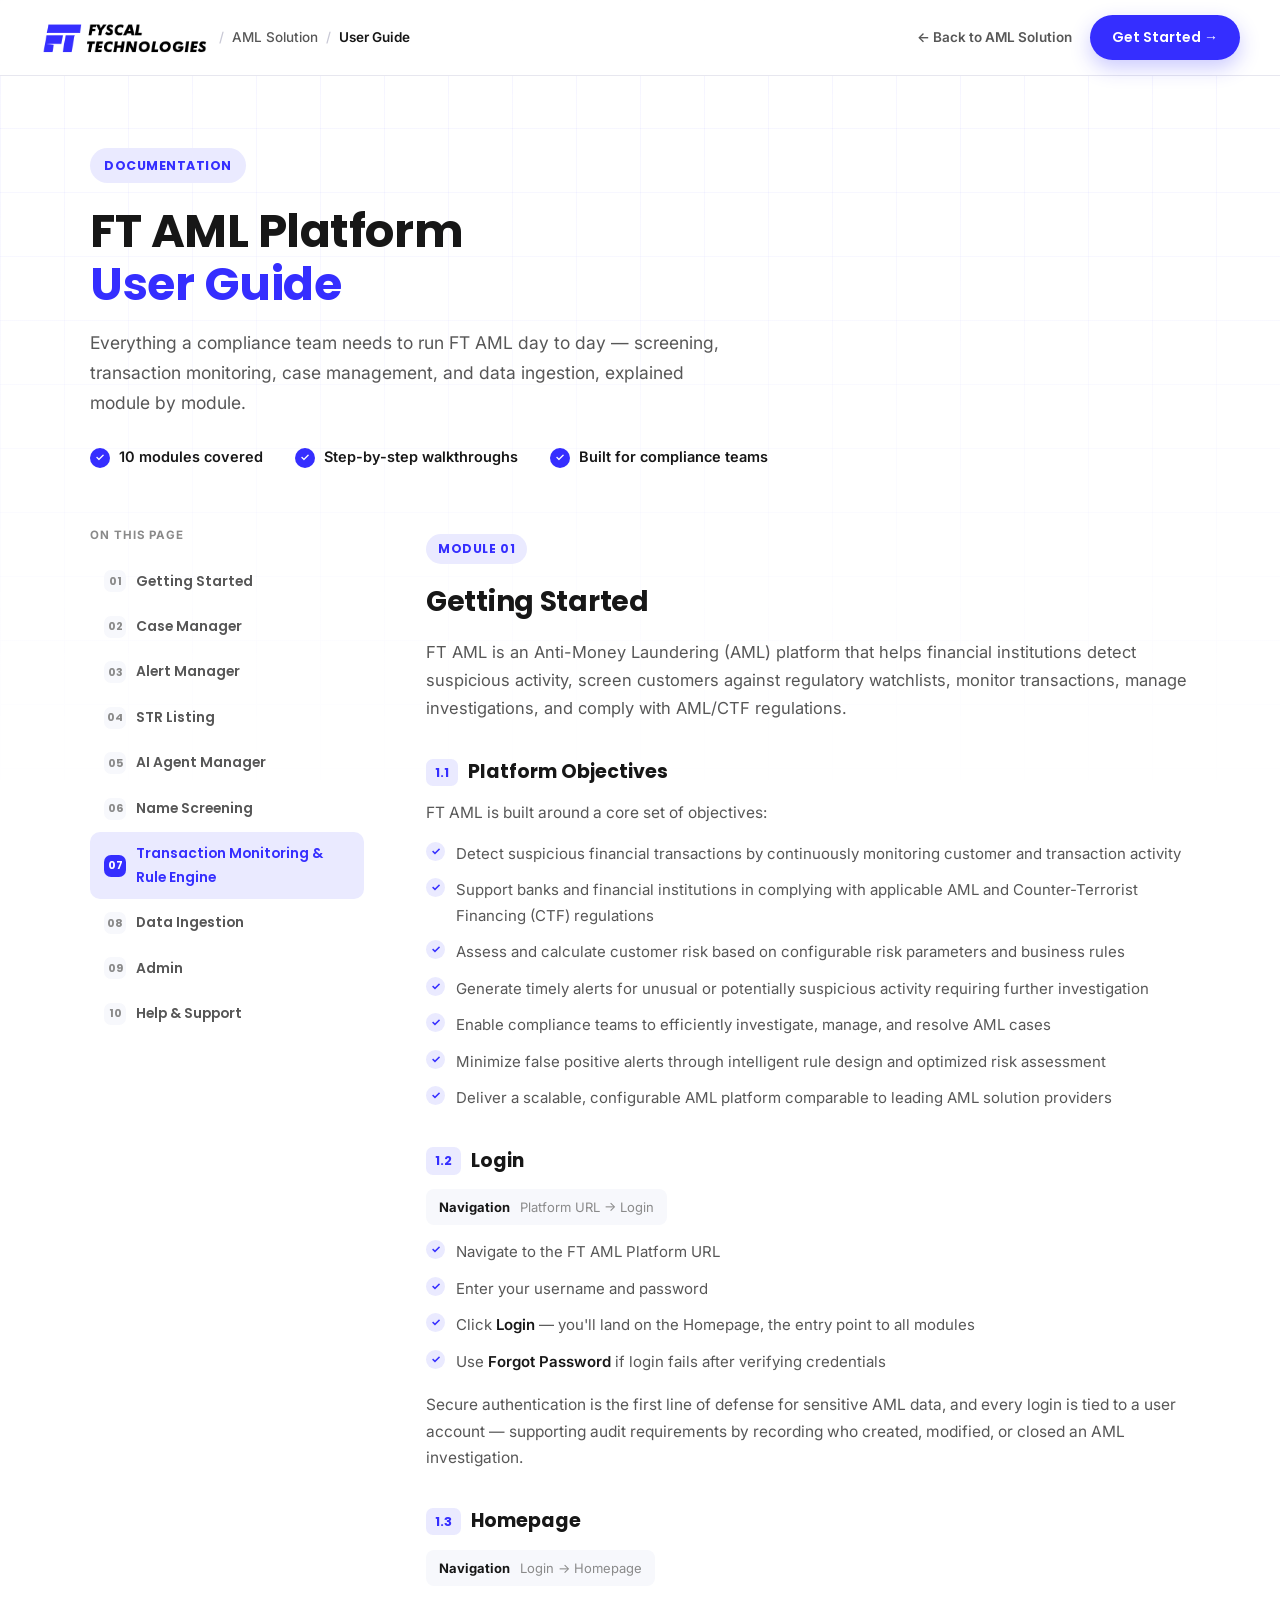
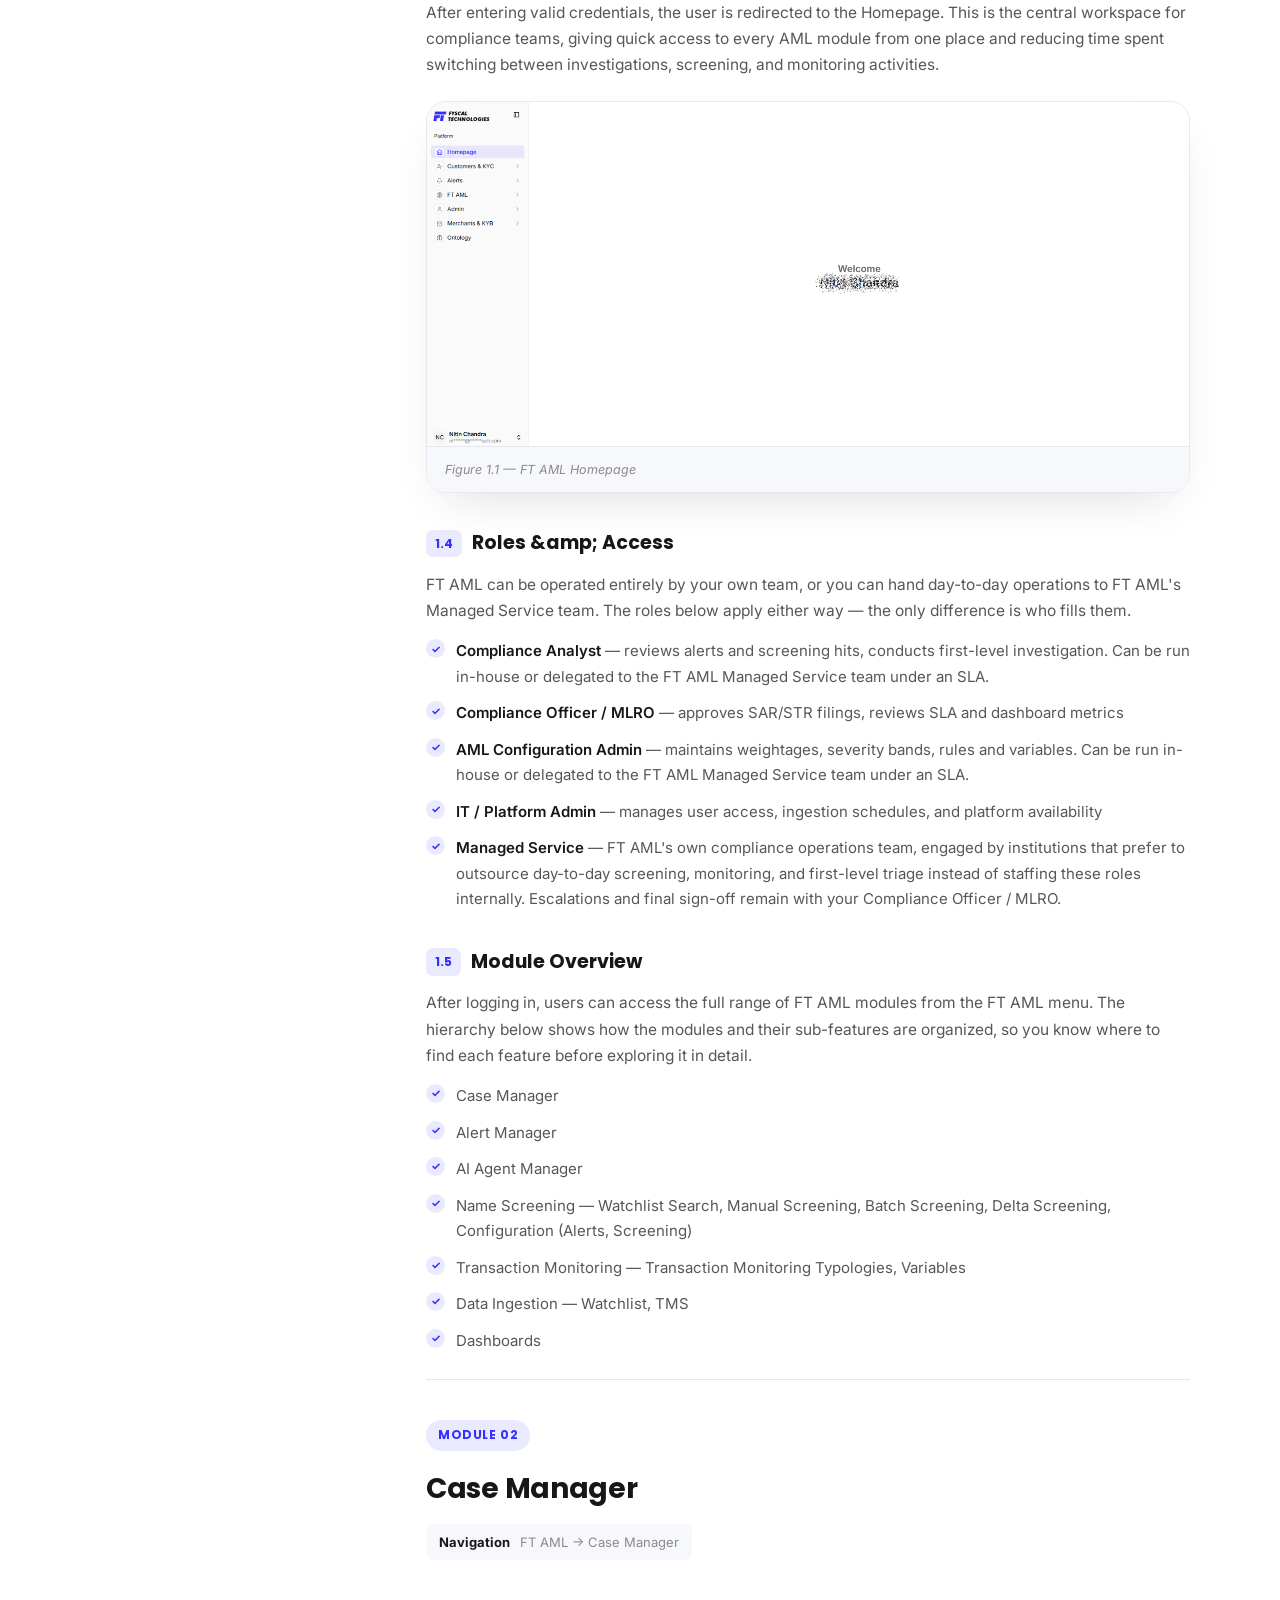
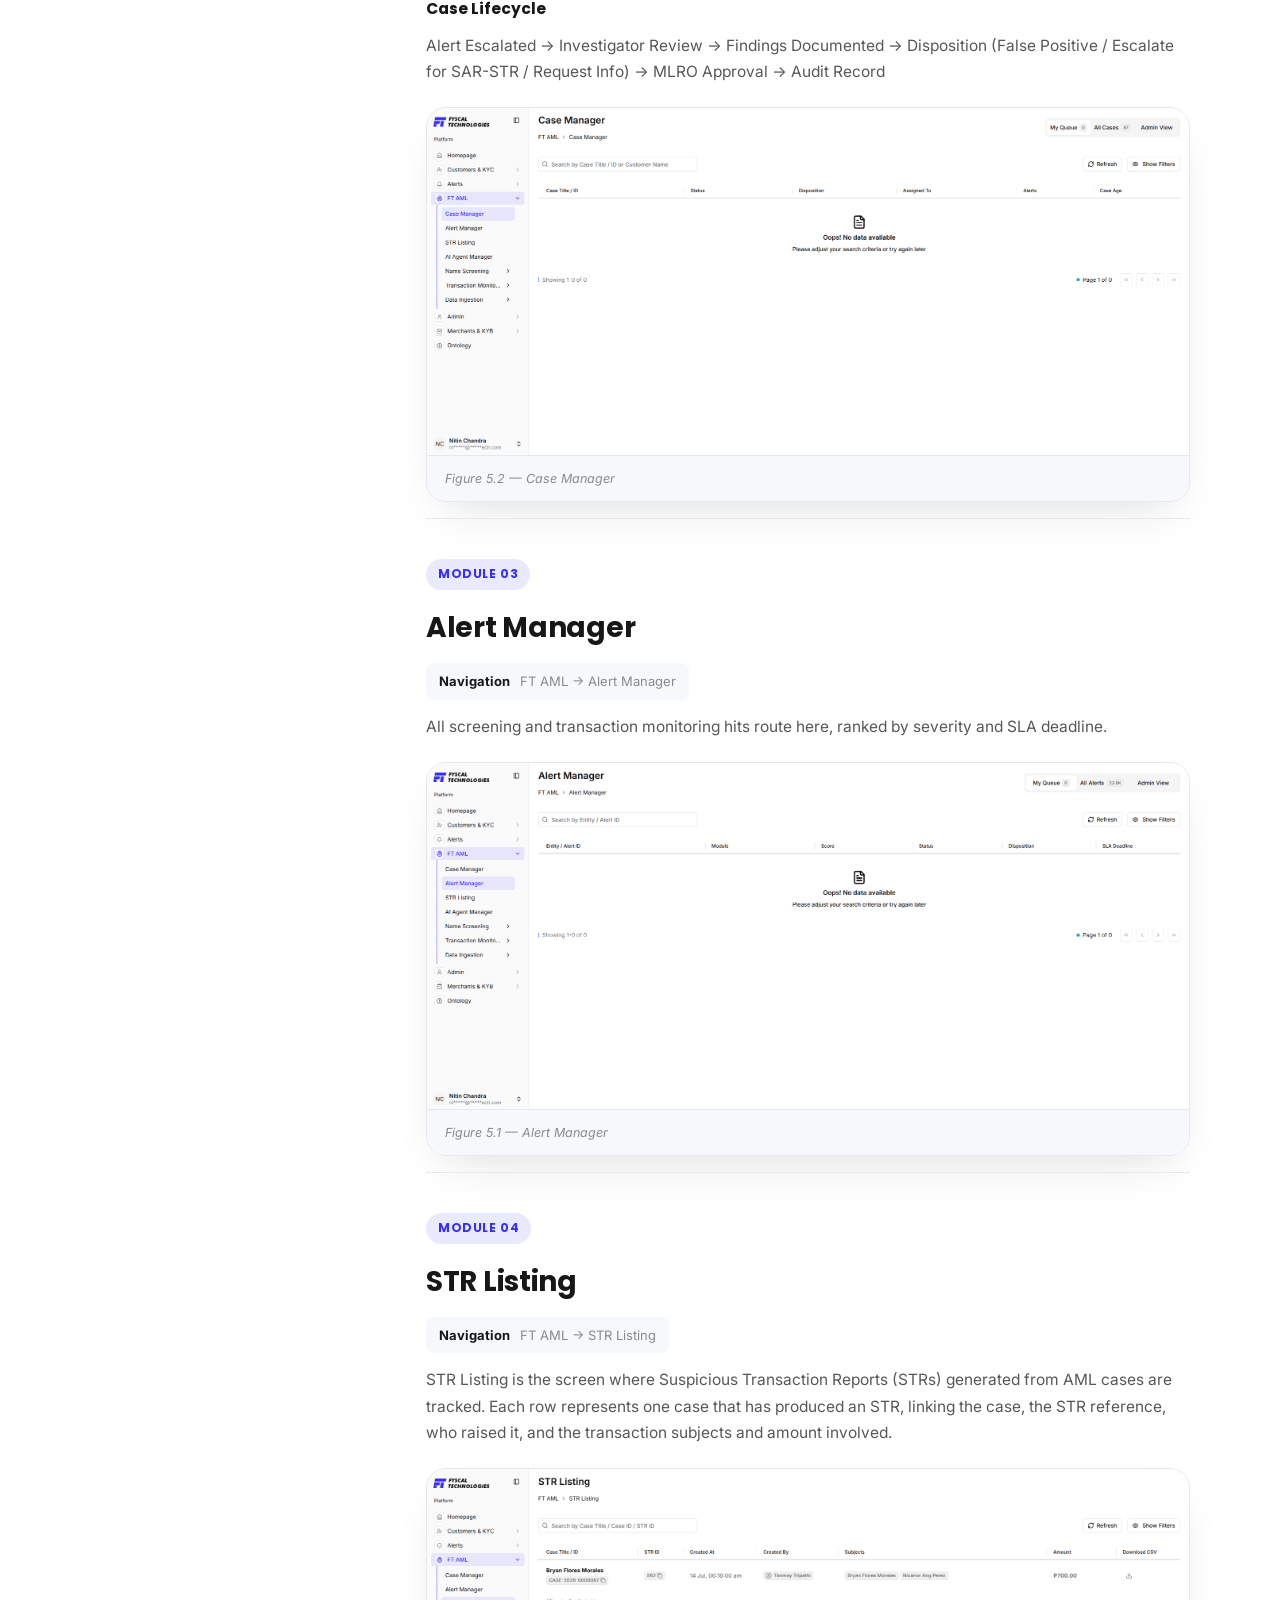
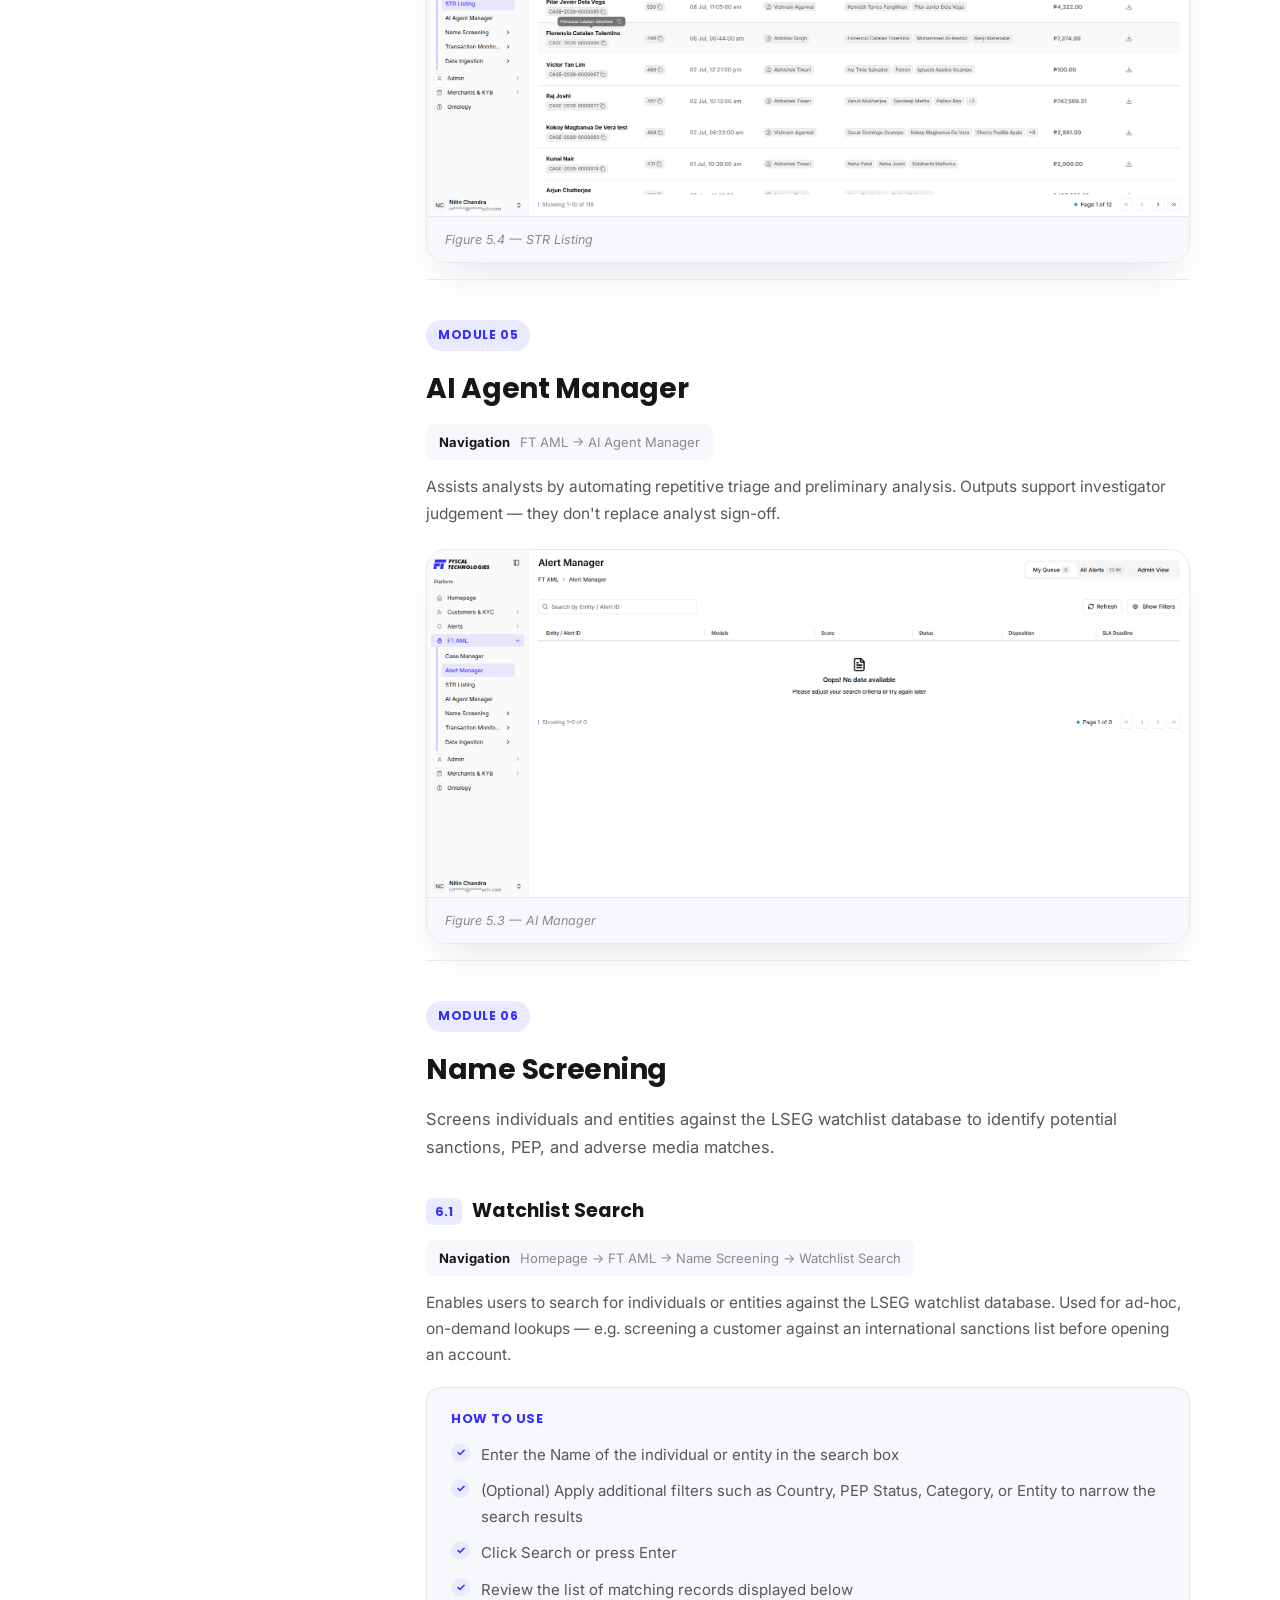
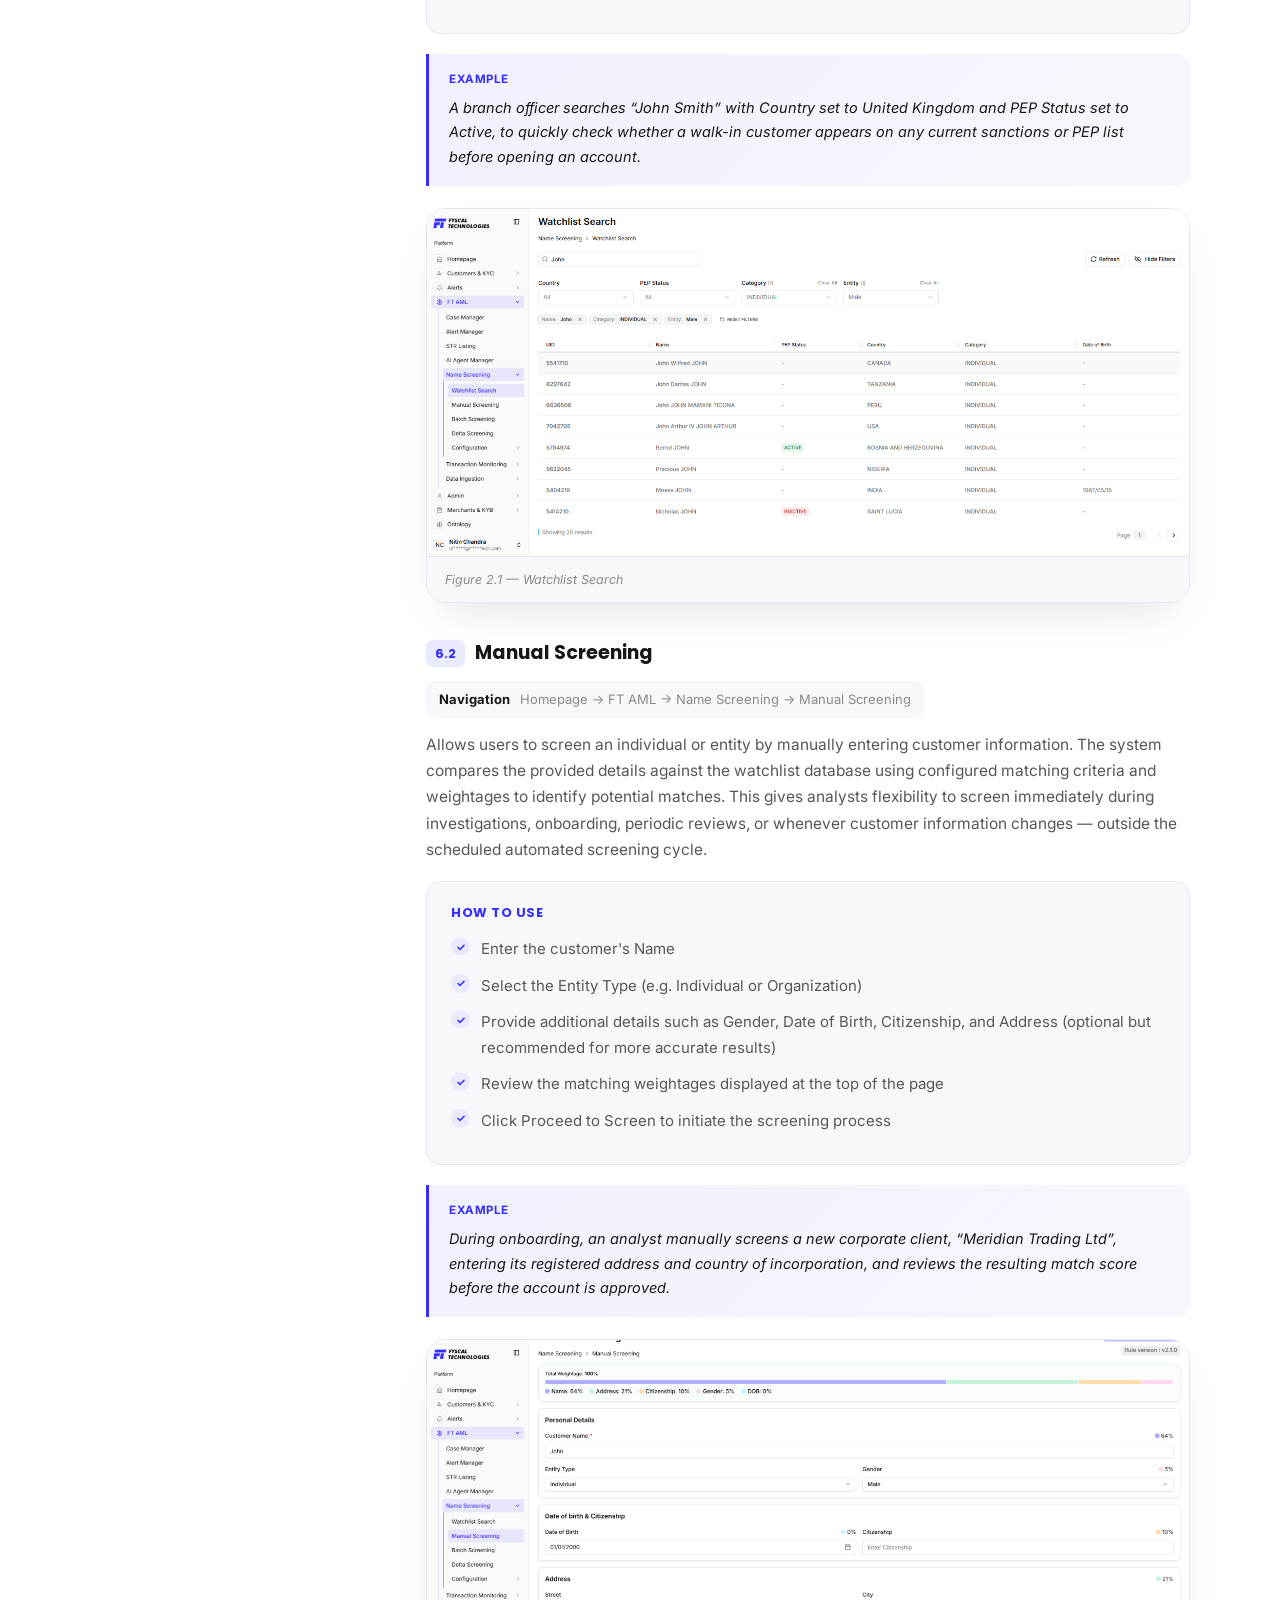
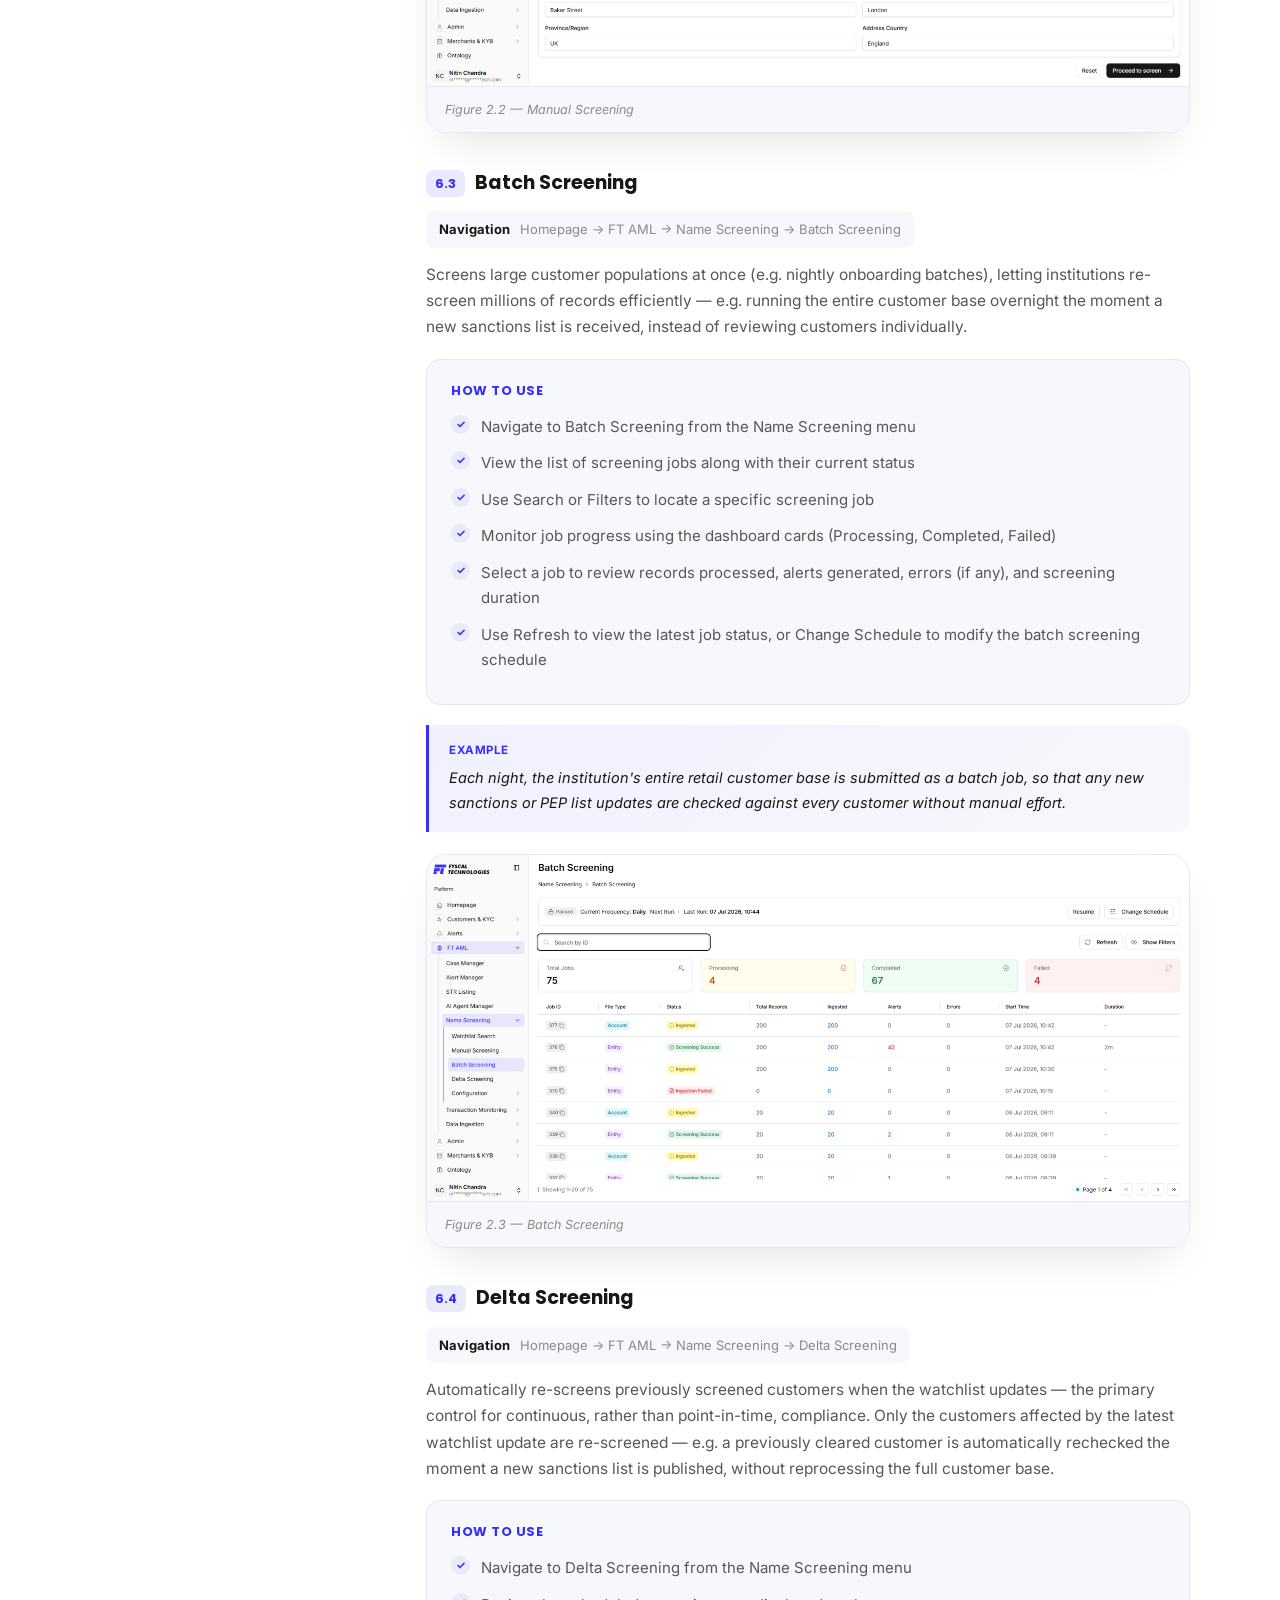
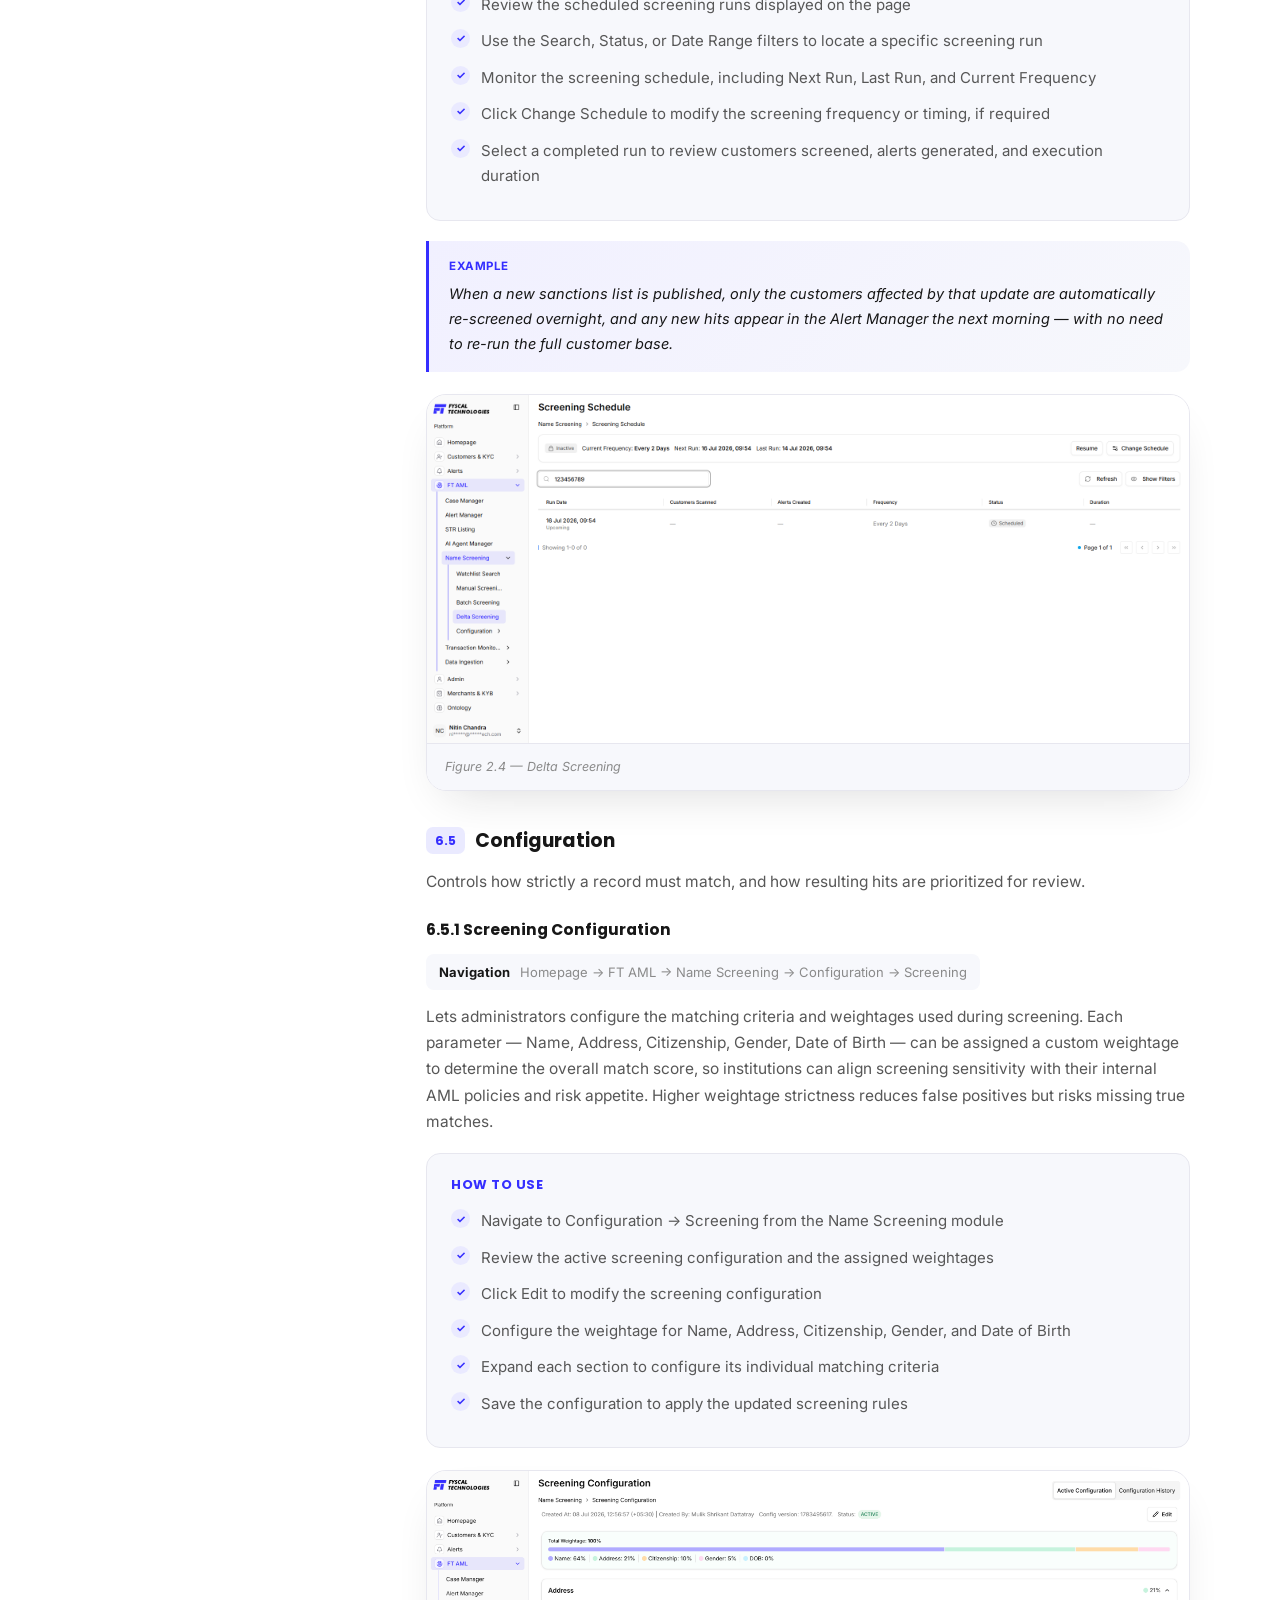
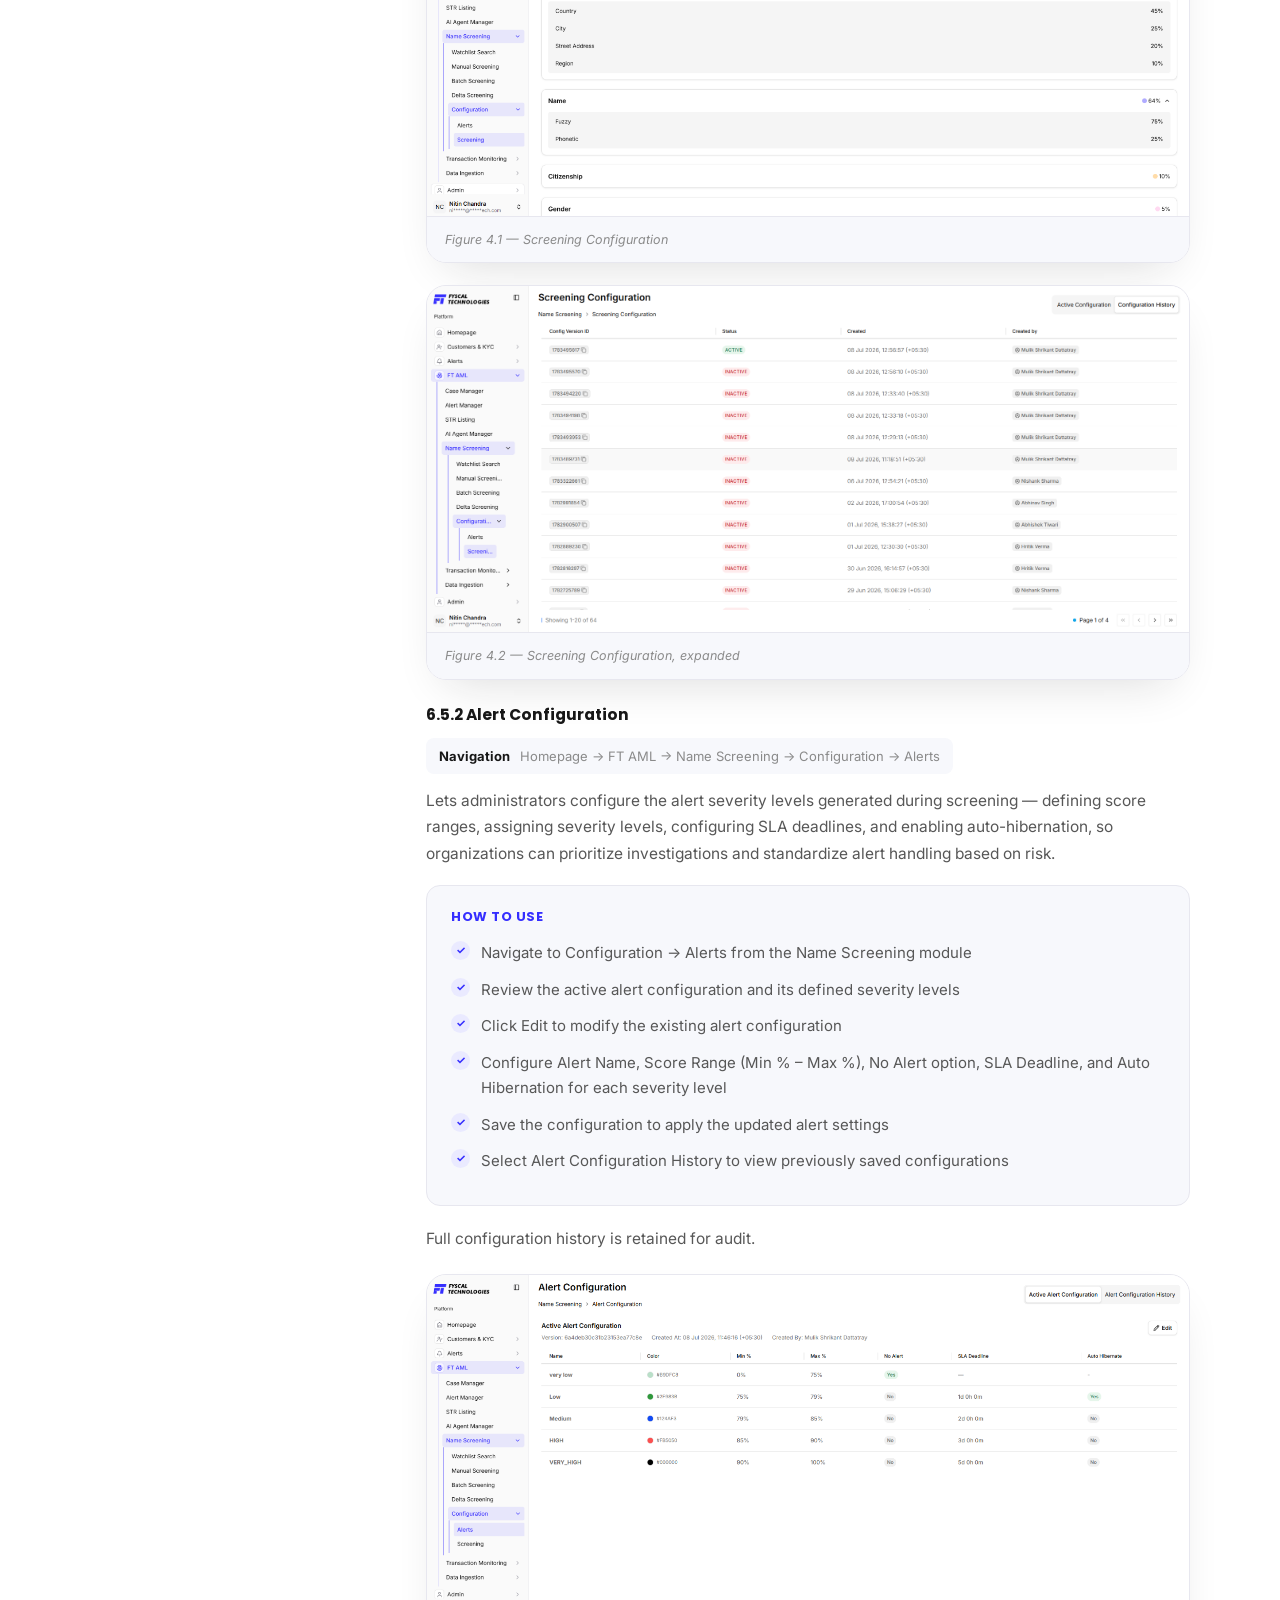
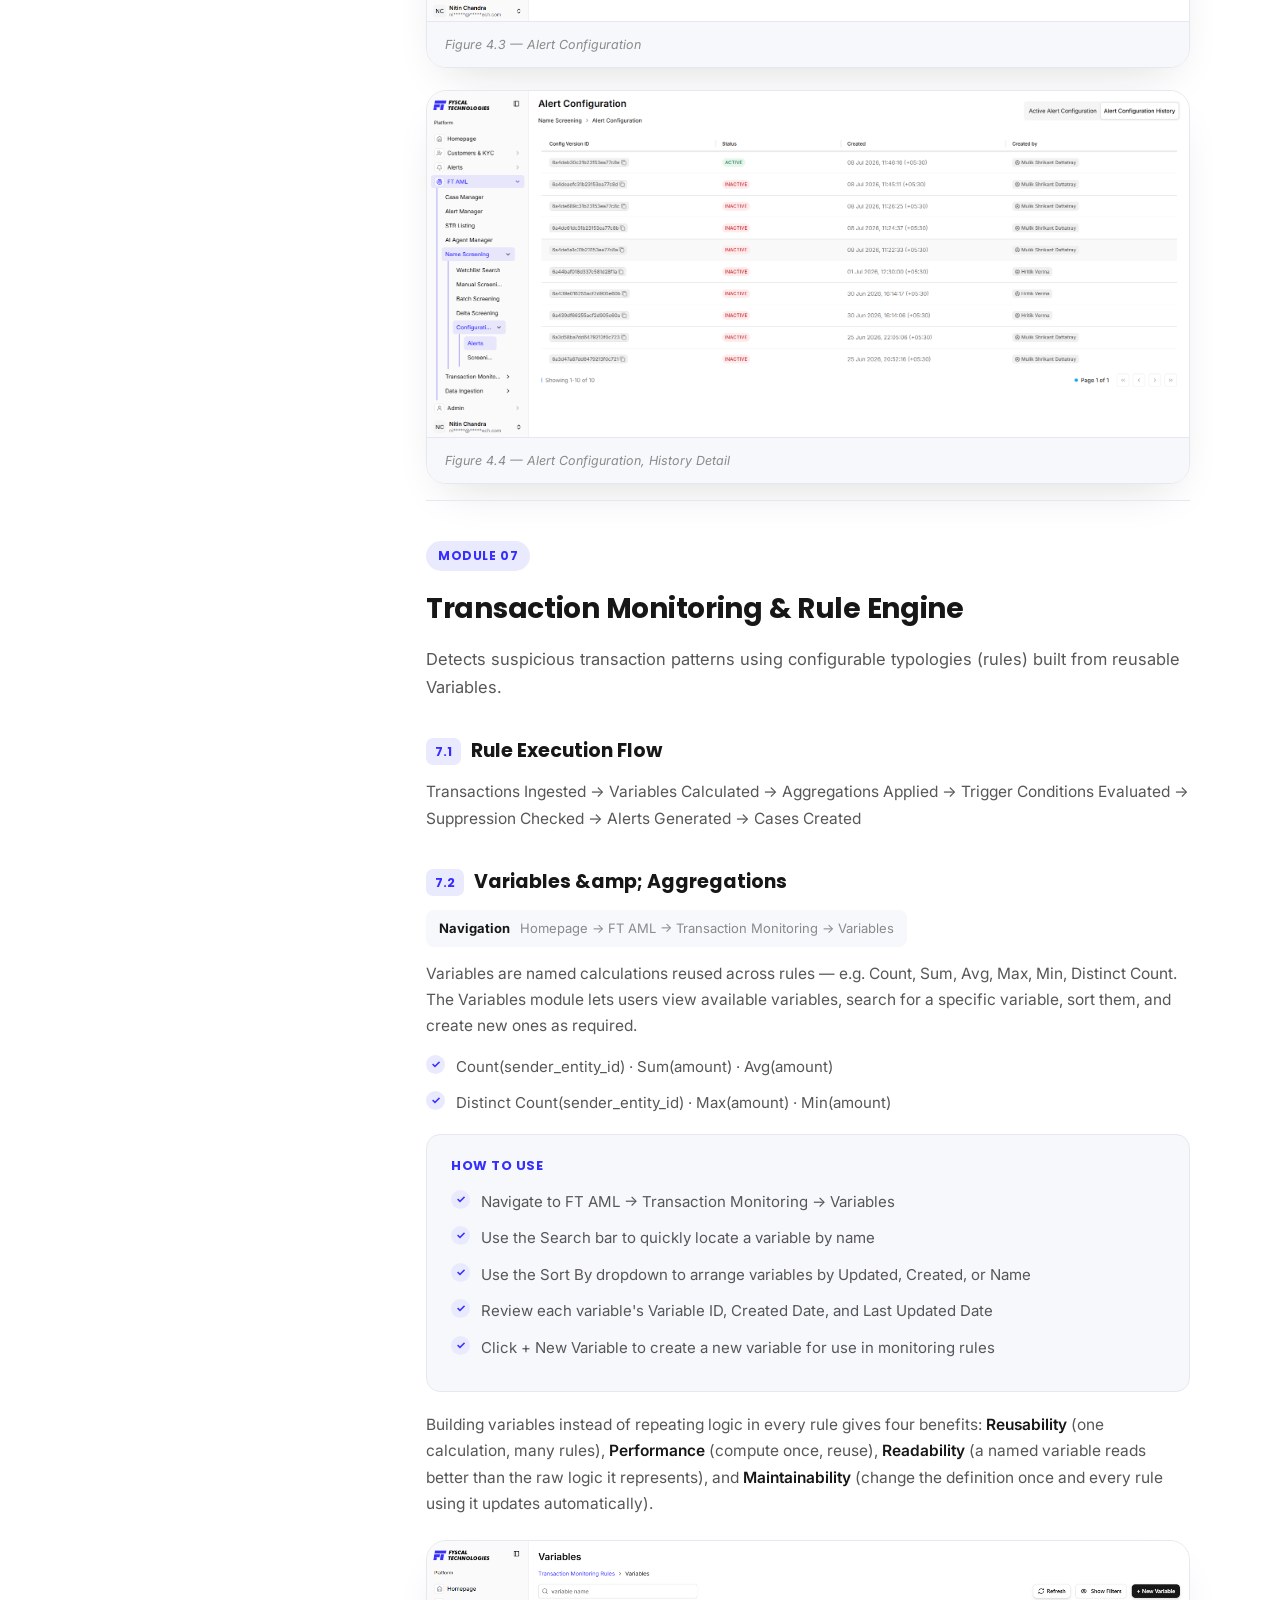
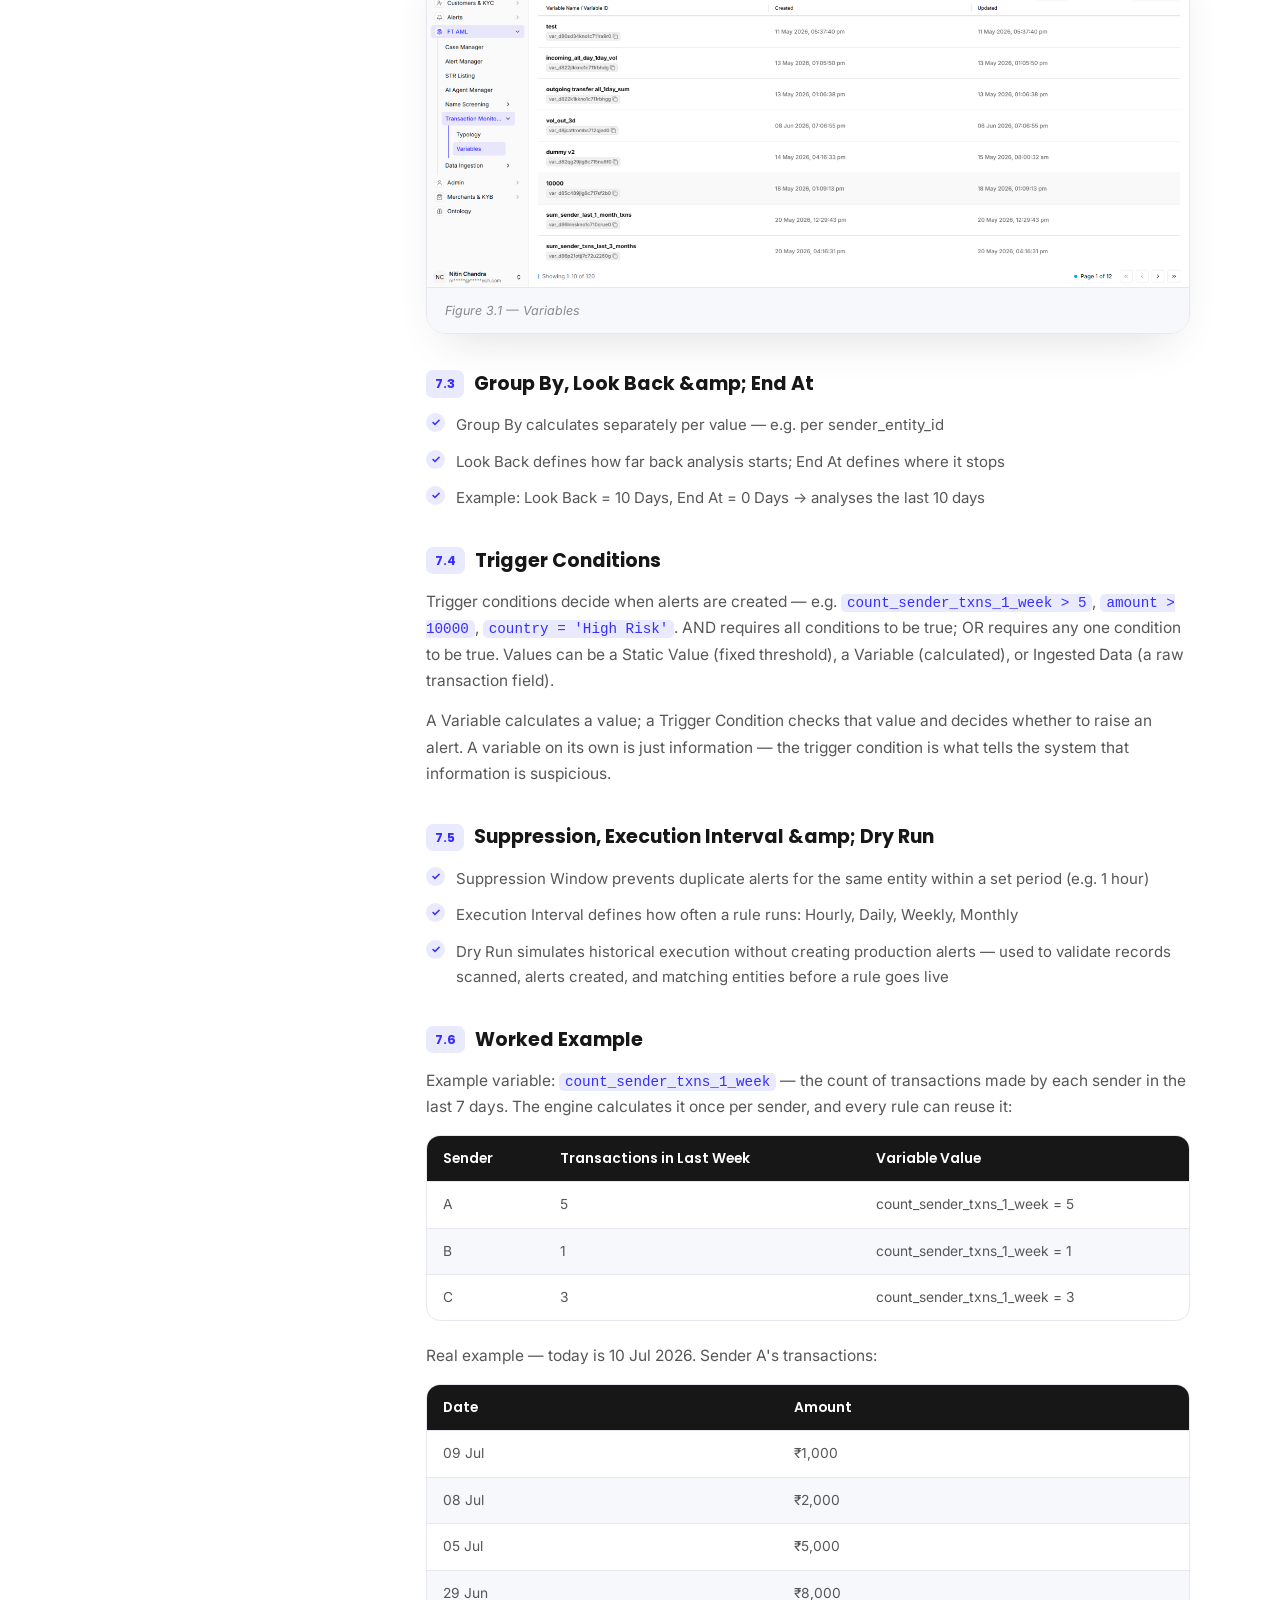
==== index.html @ 0115cb89 "Update index.html" ====
<!DOCTYPE html>
<html lang="en">
<head>
<meta charset="UTF-8">
<meta name="viewport" content="width=device-width, initial-scale=1.0">
<title>FT AML Platform — User Guide | FyscalTech</title>
<meta name="description" content="Complete step-by-step user guide for the FT AML Platform — screening, transaction monitoring, case management, and data ingestion.">
<link rel="preconnect" href="https://fonts.googleapis.com">
<link rel="preconnect" href="https://fonts.gstatic.com" crossorigin>
<link href="https://fonts.googleapis.com/css2?family=Poppins:wght@400;500;600;700;800&family=Inter:wght@400;500;600;700&display=swap" rel="stylesheet">
<style>
:root{
  --accent:#352EFF;
  --accent-2:#5B54FF;
  --accent-soft:#EAEAFF;
  --dark:#171717;
  --grey:#575757;
  --grey-light:#8A8A8A;
  --border:#E7E7EF;
  --bg-card:#F7F8FC;
  --white:#FFFFFF;
  --radius-lg:20px;
  --radius-md:14px;
  --radius-sm:9px;
  --sidebar-w:280px;
  --topbar-h:76px;
}
*{box-sizing:border-box;}
html{scroll-behavior:smooth;}
body{
  margin:0; background:var(--white); color:var(--dark);
  font-family:'Inter',system-ui,sans-serif; font-size:15.5px; line-height:1.7;
  -webkit-font-smoothing:antialiased;
}
h1,h2,h3,h4,.display,nav a,.btn,.eyebrow,.side-link,.sec-tag{font-family:'Poppins',sans-serif;}
a{color:inherit; text-decoration:none;}
ul{margin:0; padding:0;}
li{list-style:none;}
img{max-width:100%; display:block;}
code{font-family:'IBM Plex Mono',Consolas,monospace; background:var(--accent-soft); color:var(--accent); padding:1px 6px; border-radius:5px; font-size:.92em;}

/* faint dot-grid background wash, like the hero section on the live site */
.bg-grid{
  position:absolute; inset:0; z-index:-1; pointer-events:none;
  background-image:
    linear-gradient(rgba(53,46,255,0.05) 1px, transparent 1px),
    linear-gradient(90deg, rgba(53,46,255,0.05) 1px, transparent 1px);
  background-size:64px 64px;
  mask-image:linear-gradient(to bottom, black, transparent 90%);
}

/* ---------- Topbar ---------- */
.topbar{
  position:sticky; top:0; z-index:100; height:var(--topbar-h);
  display:flex; align-items:center; justify-content:space-between;
  padding:0 40px; background:rgba(255,255,255,0.9); backdrop-filter:blur(10px);
  border-bottom:1px solid var(--border);
}
.brand{display:flex; align-items:center; gap:10px;}
.brand img{height:34px; width:auto;}
.crumb{display:flex; align-items:center; gap:8px; font-size:13.5px; color:var(--grey); font-weight:500;}
.crumb .sep{color:#C9C9D6;}
.crumb .current{color:var(--dark); font-weight:600;}
.top-actions{display:flex; align-items:center; gap:18px;}
.top-actions a.back{font-size:13.5px; font-weight:600; color:var(--grey);}
.btn{
  display:inline-flex; align-items:center; gap:8px; font-weight:600; font-size:14px;
  padding:11px 22px; border-radius:999px; cursor:pointer; border:none;
  transition:transform .15s ease, box-shadow .15s ease;
}
.btn-primary{background:var(--accent); color:#fff; box-shadow:0 8px 20px rgba(53,46,255,0.25);}
.btn-primary:hover{transform:translateY(-1px); box-shadow:0 10px 26px rgba(53,46,255,0.32);}
.btn-outline{background:#fff; color:var(--dark); border:1.5px solid var(--border);}
.btn-outline:hover{border-color:var(--accent); color:var(--accent);}

/* ---------- Hero ---------- */
.hero{position:relative; padding:72px 40px 56px; max-width:1180px; margin:0 auto;}
.eyebrow{
  display:inline-flex; align-items:center; gap:8px; font-size:12.5px; font-weight:700;
  letter-spacing:.04em; text-transform:uppercase; color:var(--accent);
  background:var(--accent-soft); padding:7px 14px; border-radius:999px; margin-bottom:22px;
}
.hero h1{font-size:46px; font-weight:700; line-height:1.14; margin:0 0 18px; letter-spacing:-.01em;}
.hero h1 .blue{color:var(--accent);}
.hero-lead{font-size:17.5px; color:var(--grey); max-width:640px; margin:0 0 28px;}
.hero-stats{display:flex; flex-wrap:wrap; gap:22px 32px;}
.hero-stats .stat{display:flex; align-items:center; gap:9px; font-size:14.5px; font-weight:600; color:var(--dark);}
.stat .tick{
  width:20px; height:20px; border-radius:50%; background:var(--accent); color:#fff;
  display:flex; align-items:center; justify-content:center; font-size:11px; flex:none;
}

/* ---------- Layout ---------- */
.layout{max-width:1180px; margin:0 auto; padding:0 40px 100px; display:flex; gap:56px; align-items:flex-start;}
.sidebar{
  width:var(--sidebar-w); flex:none; position:sticky; top:calc(var(--topbar-h) + 28px);
  max-height:calc(100vh - var(--topbar-h) - 56px); overflow-y:auto;
  padding-right:6px;
}
.sidebar::-webkit-scrollbar{width:5px;}
.sidebar::-webkit-scrollbar-thumb{background:var(--border); border-radius:3px;}
.side-title{font-size:11.5px; font-weight:700; letter-spacing:.08em; text-transform:uppercase; color:var(--grey-light); margin-bottom:14px;}
.side-link{
  display:flex; align-items:center; gap:10px; padding:10px 14px; border-radius:10px;
  font-size:13.8px; font-weight:600; color:var(--grey); margin-bottom:2px;
  transition:background .15s ease, color .15s ease;
}
.side-link:hover{background:var(--bg-card); color:var(--dark);}
.side-link.active{background:var(--accent-soft); color:var(--accent);}
.side-num{
  font-size:11px; font-weight:700; width:22px; height:22px; border-radius:7px;
  background:var(--bg-card); color:var(--grey-light); display:flex; align-items:center; justify-content:center; flex:none;
}
.side-link.active .side-num{background:var(--accent); color:#fff;}

.content{flex:1; min-width:0;}
.doc-section{padding:40px 0 8px; border-top:1px solid var(--border);}
.doc-section:first-child{border-top:none; padding-top:8px;}
.sec-tag{
  display:inline-block; font-size:12px; font-weight:700; letter-spacing:.05em; text-transform:uppercase;
  color:var(--accent); background:var(--accent-soft); padding:5px 12px; border-radius:999px; margin-bottom:14px;
}
.doc-section h2{font-size:28px; font-weight:700; margin:0 0 12px; letter-spacing:-.01em;}
.sec-intro{font-size:16.5px; color:var(--grey); margin:0 0 22px;}
h3{font-size:19px; font-weight:700; margin:34px 0 12px; display:flex; align-items:center; gap:10px;}
.sub-num{font-size:12.5px; font-weight:700; color:var(--accent); background:var(--accent-soft); padding:3px 9px; border-radius:7px;}
.h4-plain{font-size:15.5px; font-weight:700; margin:22px 0 10px; color:var(--dark);}
p{margin:0 0 14px; color:var(--grey);}
strong{color:var(--dark); font-weight:600;}

.nav-crumb{
  font-size:13px; color:var(--grey-light); margin:0 0 14px; font-style:normal;
  background:var(--bg-card); display:inline-block; padding:7px 13px; border-radius:8px;
}
.nav-crumb span{font-weight:700; color:var(--dark); margin-right:6px;}

ul.check-list{margin:0 0 18px;}
ul.check-list li{
  position:relative; padding-left:30px; margin-bottom:11px; color:var(--grey); font-size:15px;
}
ul.check-list li::before{
  content:"✓"; position:absolute; left:0; top:1px; width:19px; height:19px; border-radius:50%;
  background:var(--accent-soft); color:var(--accent); font-size:11px; font-weight:700;
  display:flex; align-items:center; justify-content:center;
}

.howto{
  background:var(--bg-card); border:1px solid var(--border); border-radius:var(--radius-md);
  padding:20px 24px; margin:18px 0 20px;
}
.howto h4{margin:0 0 12px; font-size:13px; font-weight:700; letter-spacing:.04em; text-transform:uppercase; color:var(--accent);}
.howto ul.check-list{margin-bottom:0;}

.callout{
  display:flex; flex-direction:column; gap:6px; background:linear-gradient(135deg,#F1F0FF,#F7F8FC);
  border-left:3px solid var(--accent); border-radius:0 var(--radius-md) var(--radius-md) 0;
  padding:16px 20px; margin:0 0 20px;
}
.callout-tag{font-size:11.5px; font-weight:700; letter-spacing:.05em; text-transform:uppercase; color:var(--accent);}
.callout p{margin:0; color:var(--dark); font-size:14.5px; font-style:italic;}

figure.shot-wide, figure.shot{
  margin:22px 0 8px; border-radius:var(--radius-lg); overflow:hidden;
  border:1px solid var(--border); box-shadow:0 20px 44px -20px rgba(23,23,23,0.16);
}
figure img{width:100%; height:auto; display:block;}
figcaption{
  padding:12px 18px; font-size:12.5px; color:var(--grey-light); background:var(--bg-card);
  border-top:1px solid var(--border); font-style:italic;
}

.table-wrap{overflow-x:auto; margin:14px 0 22px; border:1px solid var(--border); border-radius:var(--radius-md);}
table{width:100%; border-collapse:collapse; font-size:13.8px;}
thead th{background:var(--dark); color:#fff; text-align:left; padding:11px 16px; font-weight:600; font-family:'Poppins',sans-serif;}
tbody td{padding:11px 16px; border-top:1px solid var(--border); color:var(--grey);}
tbody tr:nth-child(even){background:var(--bg-card);}

.thanks{text-align:center; font-weight:600; color:var(--dark); margin-top:28px;}

/* ---------- Footer ---------- */
footer{background:var(--dark); color:#B7B7C3; padding:56px 40px 30px; margin-top:40px;}
.foot-inner{max-width:1180px; margin:0 auto;}
.foot-top{display:flex; justify-content:space-between; align-items:center; flex-wrap:wrap; gap:20px; padding-bottom:28px; border-bottom:1px solid rgba(255,255,255,0.1);}
.foot-brand{display:flex; align-items:center; gap:10px;}
.foot-brand img{height:26px; filter:brightness(0) invert(1);}
.foot-brand span{font-weight:700; color:#fff; font-size:14px; font-family:'Poppins',sans-serif;}
footer .btn-primary{box-shadow:none;}
.foot-bottom{padding-top:22px; display:flex; justify-content:space-between; flex-wrap:wrap; gap:12px; font-size:12.8px; color:#7B7B8A;}

/* mobile */
.menu-toggle{display:none; background:none; border:none; color:var(--dark); font-size:22px; cursor:pointer;}
@media (max-width:900px){
  .layout{flex-direction:column;}
  .sidebar{
    position:static; width:100%; max-height:none; padding-right:0;
    display:none;
  }
  .sidebar.open{display:block;}
  .menu-toggle{display:block;}
  .crumb{display:none;}
  .hero h1{font-size:32px;}
  .hero, .layout{padding-left:20px; padding-right:20px;}
  .topbar{padding:0 20px;}
}
</style>
</head>
<body>

<div class="bg-grid"></div>

<header class="topbar">
  <div class="brand">
    <button class="menu-toggle" id="menuToggle" aria-label="Toggle menu">☰</button>
    <img src="[data-uri]" alt="FyscalTech">
    <div class="crumb"><span class="sep">/</span> AML Solution <span class="sep">/</span> <span class="current">User Guide</span></div>
  </div>
  <div class="top-actions">
    <a class="back" href="https://www.fyscaltech.com/ft-aml-solution/">← Back to AML Solution</a>
    <a class="btn btn-primary" href="https://www.fyscaltech.com/ft-aml-solution/#get-started">Get Started →</a>
  </div>
</header>

<section class="hero">
  <span class="eyebrow">Documentation</span>
  <h1>FT AML Platform<br><span class="blue">User Guide</span></h1>
  <p class="hero-lead">Everything a compliance team needs to run FT AML day to day — screening, transaction monitoring, case management, and data ingestion, explained module by module.</p>
  <div class="hero-stats">
    <div class="stat"><span class="tick">✓</span> 10 modules covered</div>
    <div class="stat"><span class="tick">✓</span> Step-by-step walkthroughs</div>
    <div class="stat"><span class="tick">✓</span> Built for compliance teams</div>
  </div>
</section>

<div class="layout">
  <aside class="sidebar" id="sidebar">
    <div class="side-title">On this page</div>
    <a href="#getting-started" class="side-link" data-target="getting-started"><span class="side-num">01</span>Getting Started</a><a href="#case-manager" class="side-link" data-target="case-manager"><span class="side-num">02</span>Case Manager</a><a href="#alert-manager" class="side-link" data-target="alert-manager"><span class="side-num">03</span>Alert Manager</a><a href="#str-listing" class="side-link" data-target="str-listing"><span class="side-num">04</span>STR Listing</a><a href="#ai-agent-manager" class="side-link" data-target="ai-agent-manager"><span class="side-num">05</span>AI Agent Manager</a><a href="#name-screening" class="side-link" data-target="name-screening"><span class="side-num">06</span>Name Screening</a><a href="#transaction-monitoring" class="side-link" data-target="transaction-monitoring"><span class="side-num">07</span>Transaction Monitoring &amp; Rule Engine</a><a href="#data-ingestion" class="side-link" data-target="data-ingestion"><span class="side-num">08</span>Data Ingestion</a><a href="#admin" class="side-link" data-target="admin"><span class="side-num">09</span>Admin</a><a href="#help-support" class="side-link" data-target="help-support"><span class="side-num">10</span>Help &amp; Support</a>
  </aside>
  <main class="content">
    
    <section class="doc-section" id="getting-started">
      <div class="sec-tag">Module 01</div>
      <h2>Getting Started</h2>
      <p class="sec-intro">FT AML is an Anti-Money Laundering (AML) platform that helps financial institutions detect suspicious activity, screen customers against regulatory watchlists, monitor transactions, manage investigations, and comply with AML/CTF regulations.</p>
      <h3 id="s-1-1"><span class="sub-num">1.1</span>Platform Objectives</h3><p>FT AML is built around a core set of objectives:</p><ul class="check-list"><li>Detect suspicious financial transactions by continuously monitoring customer and transaction activity</li><li>Support banks and financial institutions in complying with applicable AML and Counter-Terrorist Financing (CTF) regulations</li><li>Assess and calculate customer risk based on configurable risk parameters and business rules</li><li>Generate timely alerts for unusual or potentially suspicious activity requiring further investigation</li><li>Enable compliance teams to efficiently investigate, manage, and resolve AML cases</li><li>Minimize false positive alerts through intelligent rule design and optimized risk assessment</li><li>Deliver a scalable, configurable AML platform comparable to leading AML solution providers</li></ul><h3 id="s-1-2"><span class="sub-num">1.2</span>Login</h3><p class="nav-crumb"><span>Navigation</span> Platform URL → Login</p><ul class="check-list"><li>Navigate to the FT AML Platform URL</li><li>Enter your username and password</li><li>Click <strong>Login</strong> — you'll land on the Homepage, the entry point to all modules</li><li>Use <strong>Forgot Password</strong> if login fails after verifying credentials</li></ul><p>Secure authentication is the first line of defense for sensitive AML data, and every login is tied to a user account — supporting audit requirements by recording who created, modified, or closed an AML investigation.</p><h3 id="s-1-3"><span class="sub-num">1.3</span>Homepage</h3><p class="nav-crumb"><span>Navigation</span> Login → Homepage</p><p>After entering valid credentials, the user is redirected to the Homepage. This is the central workspace for compliance teams, giving quick access to every AML module from one place and reducing time spent switching between investigations, screening, and monitoring activities.</p><figure class="shot-wide">
      <img src="[data-uri]" alt="Figure 1.1 — FT AML Homepage" loading="lazy">
      <figcaption>Figure 1.1 — FT AML Homepage</figcaption>
    </figure><h3 id="s-1-4"><span class="sub-num">1.4</span>Roles &amp;amp; Access</h3><p>FT AML can be operated entirely by your own team, or you can hand day-to-day operations to FT AML's Managed Service team. The roles below apply either way — the only difference is who fills them.</p><ul class="check-list"><li><strong>Compliance Analyst</strong> — reviews alerts and screening hits, conducts first-level investigation. Can be run in-house or delegated to the FT AML Managed Service team under an SLA.</li><li><strong>Compliance Officer / MLRO</strong> — approves SAR/STR filings, reviews SLA and dashboard metrics</li><li><strong>AML Configuration Admin</strong> — maintains weightages, severity bands, rules and variables. Can be run in-house or delegated to the FT AML Managed Service team under an SLA.</li><li><strong>IT / Platform Admin</strong> — manages user access, ingestion schedules, and platform availability</li><li><strong>Managed Service</strong> — FT AML's own compliance operations team, engaged by institutions that prefer to outsource day-to-day screening, monitoring, and first-level triage instead of staffing these roles internally. Escalations and final sign-off remain with your Compliance Officer / MLRO.</li></ul><h3 id="s-1-5"><span class="sub-num">1.5</span>Module Overview</h3><p>After logging in, users can access the full range of FT AML modules from the FT AML menu. The hierarchy below shows how the modules and their sub-features are organized, so you know where to find each feature before exploring it in detail.</p><ul class="check-list"><li>Case Manager</li><li>Alert Manager</li><li>AI Agent Manager</li><li>Name Screening — Watchlist Search, Manual Screening, Batch Screening, Delta Screening, Configuration (Alerts, Screening)</li><li>Transaction Monitoring — Transaction Monitoring Typologies, Variables</li><li>Data Ingestion — Watchlist, TMS</li><li>Dashboards</li></ul>
    </section>
    <section class="doc-section" id="case-manager">
      <div class="sec-tag">Module 02</div>
      <h2>Case Manager</h2>
      
      <p class="nav-crumb"><span>Navigation</span> FT AML → Case Manager</p><h4 class="h4-plain">Case Lifecycle</h4><p>Alert Escalated → Investigator Review → Findings Documented → Disposition (False Positive / Escalate for SAR-STR / Request Info) → MLRO Approval → Audit Record</p><figure class="shot-wide">
      <img src="[data-uri]" alt="Figure 5.2 — Case Manager" loading="lazy">
      <figcaption>Figure 5.2 — Case Manager</figcaption>
    </figure>
    </section>
    <section class="doc-section" id="alert-manager">
      <div class="sec-tag">Module 03</div>
      <h2>Alert Manager</h2>
      
      <p class="nav-crumb"><span>Navigation</span> FT AML → Alert Manager</p><p>All screening and transaction monitoring hits route here, ranked by severity and SLA deadline.</p><figure class="shot-wide">
      <img src="[data-uri]" alt="Figure 5.1 — Alert Manager" loading="lazy">
      <figcaption>Figure 5.1 — Alert Manager</figcaption>
    </figure>
    </section>
    <section class="doc-section" id="str-listing">
      <div class="sec-tag">Module 04</div>
      <h2>STR Listing</h2>
      
      <p class="nav-crumb"><span>Navigation</span> FT AML → STR Listing</p><p>STR Listing is the screen where Suspicious Transaction Reports (STRs) generated from AML cases are tracked. Each row represents one case that has produced an STR, linking the case, the STR reference, who raised it, and the transaction subjects and amount involved.</p><figure class="shot-wide">
      <img src="[data-uri]" alt="Figure 5.4 — STR Listing" loading="lazy">
      <figcaption>Figure 5.4 — STR Listing</figcaption>
    </figure>
    </section>
    <section class="doc-section" id="ai-agent-manager">
      <div class="sec-tag">Module 05</div>
      <h2>AI Agent Manager</h2>
      
      <p class="nav-crumb"><span>Navigation</span> FT AML → AI Agent Manager</p><p>Assists analysts by automating repetitive triage and preliminary analysis. Outputs support investigator judgement — they don't replace analyst sign-off.</p><figure class="shot-wide">
      <img src="[data-uri]" alt="Figure 5.3 — AI Manager" loading="lazy">
      <figcaption>Figure 5.3 — AI Manager</figcaption>
    </figure>
    </section>
    <section class="doc-section" id="name-screening">
      <div class="sec-tag">Module 06</div>
      <h2>Name Screening</h2>
      <p class="sec-intro">Screens individuals and entities against the LSEG watchlist database to identify potential sanctions, PEP, and adverse media matches.</p>
      <h3 id="s-6-1"><span class="sub-num">6.1</span>Watchlist Search</h3><p class="nav-crumb"><span>Navigation</span> Homepage → FT AML → Name Screening → Watchlist Search</p><p>Enables users to search for individuals or entities against the LSEG watchlist database. Used for ad-hoc, on-demand lookups — e.g. screening a customer against an international sanctions list before opening an account.</p><div class="howto"><h4>How to use</h4><ul class="check-list"><li>Enter the Name of the individual or entity in the search box</li><li>(Optional) Apply additional filters such as Country, PEP Status, Category, or Entity to narrow the search results</li><li>Click Search or press Enter</li><li>Review the list of matching records displayed below</li></ul></div><div class="callout"><span class="callout-tag">Example</span><p>A branch officer searches “John Smith” with Country set to United Kingdom and PEP Status set to Active, to quickly check whether a walk-in customer appears on any current sanctions or PEP list before opening an account.</p></div><figure class="shot-wide">
      <img src="[data-uri]" alt="Figure 2.1 — Watchlist Search" loading="lazy">
      <figcaption>Figure 2.1 — Watchlist Search</figcaption>
    </figure><h3 id="s-6-2"><span class="sub-num">6.2</span>Manual Screening</h3><p class="nav-crumb"><span>Navigation</span> Homepage → FT AML → Name Screening → Manual Screening</p><p>Allows users to screen an individual or entity by manually entering customer information. The system compares the provided details against the watchlist database using configured matching criteria and weightages to identify potential matches. This gives analysts flexibility to screen immediately during investigations, onboarding, periodic reviews, or whenever customer information changes — outside the scheduled automated screening cycle.</p><div class="howto"><h4>How to use</h4><ul class="check-list"><li>Enter the customer's Name</li><li>Select the Entity Type (e.g. Individual or Organization)</li><li>Provide additional details such as Gender, Date of Birth, Citizenship, and Address (optional but recommended for more accurate results)</li><li>Review the matching weightages displayed at the top of the page</li><li>Click Proceed to Screen to initiate the screening process</li></ul></div><div class="callout"><span class="callout-tag">Example</span><p>During onboarding, an analyst manually screens a new corporate client, “Meridian Trading Ltd”, entering its registered address and country of incorporation, and reviews the resulting match score before the account is approved.</p></div><figure class="shot-wide">
      <img src="[data-uri]" alt="Figure 2.2 — Manual Screening" loading="lazy">
      <figcaption>Figure 2.2 — Manual Screening</figcaption>
    </figure><h3 id="s-6-3"><span class="sub-num">6.3</span>Batch Screening</h3><p class="nav-crumb"><span>Navigation</span> Homepage → FT AML → Name Screening → Batch Screening</p><p>Screens large customer populations at once (e.g. nightly onboarding batches), letting institutions re-screen millions of records efficiently — e.g. running the entire customer base overnight the moment a new sanctions list is received, instead of reviewing customers individually.</p><div class="howto"><h4>How to use</h4><ul class="check-list"><li>Navigate to Batch Screening from the Name Screening menu</li><li>View the list of screening jobs along with their current status</li><li>Use Search or Filters to locate a specific screening job</li><li>Monitor job progress using the dashboard cards (Processing, Completed, Failed)</li><li>Select a job to review records processed, alerts generated, errors (if any), and screening duration</li><li>Use Refresh to view the latest job status, or Change Schedule to modify the batch screening schedule</li></ul></div><div class="callout"><span class="callout-tag">Example</span><p>Each night, the institution's entire retail customer base is submitted as a batch job, so that any new sanctions or PEP list updates are checked against every customer without manual effort.</p></div><figure class="shot-wide">
      <img src="[data-uri]" alt="Figure 2.3 — Batch Screening" loading="lazy">
      <figcaption>Figure 2.3 — Batch Screening</figcaption>
    </figure><h3 id="s-6-4"><span class="sub-num">6.4</span>Delta Screening</h3><p class="nav-crumb"><span>Navigation</span> Homepage → FT AML → Name Screening → Delta Screening</p><p>Automatically re-screens previously screened customers when the watchlist updates — the primary control for continuous, rather than point-in-time, compliance. Only the customers affected by the latest watchlist update are re-screened — e.g. a previously cleared customer is automatically rechecked the moment a new sanctions list is published, without reprocessing the full customer base.</p><div class="howto"><h4>How to use</h4><ul class="check-list"><li>Navigate to Delta Screening from the Name Screening menu</li><li>Review the scheduled screening runs displayed on the page</li><li>Use the Search, Status, or Date Range filters to locate a specific screening run</li><li>Monitor the screening schedule, including Next Run, Last Run, and Current Frequency</li><li>Click Change Schedule to modify the screening frequency or timing, if required</li><li>Select a completed run to review customers screened, alerts generated, and execution duration</li></ul></div><div class="callout"><span class="callout-tag">Example</span><p>When a new sanctions list is published, only the customers affected by that update are automatically re-screened overnight, and any new hits appear in the Alert Manager the next morning — with no need to re-run the full customer base.</p></div><figure class="shot-wide">
      <img src="[data-uri]" alt="Figure 2.4 — Delta Screening" loading="lazy">
      <figcaption>Figure 2.4 — Delta Screening</figcaption>
    </figure><h3 id="s-6-5"><span class="sub-num">6.5</span>Configuration</h3><p>Controls how strictly a record must match, and how resulting hits are prioritized for review.</p><h4 class="h4-plain">6.5.1 Screening Configuration</h4><p class="nav-crumb"><span>Navigation</span> Homepage → FT AML → Name Screening → Configuration → Screening</p><p>Lets administrators configure the matching criteria and weightages used during screening. Each parameter — Name, Address, Citizenship, Gender, Date of Birth — can be assigned a custom weightage to determine the overall match score, so institutions can align screening sensitivity with their internal AML policies and risk appetite. Higher weightage strictness reduces false positives but risks missing true matches.</p><div class="howto"><h4>How to use</h4><ul class="check-list"><li>Navigate to Configuration → Screening from the Name Screening module</li><li>Review the active screening configuration and the assigned weightages</li><li>Click Edit to modify the screening configuration</li><li>Configure the weightage for Name, Address, Citizenship, Gender, and Date of Birth</li><li>Expand each section to configure its individual matching criteria</li><li>Save the configuration to apply the updated screening rules</li></ul></div><figure class="shot-wide">
      <img src="[data-uri]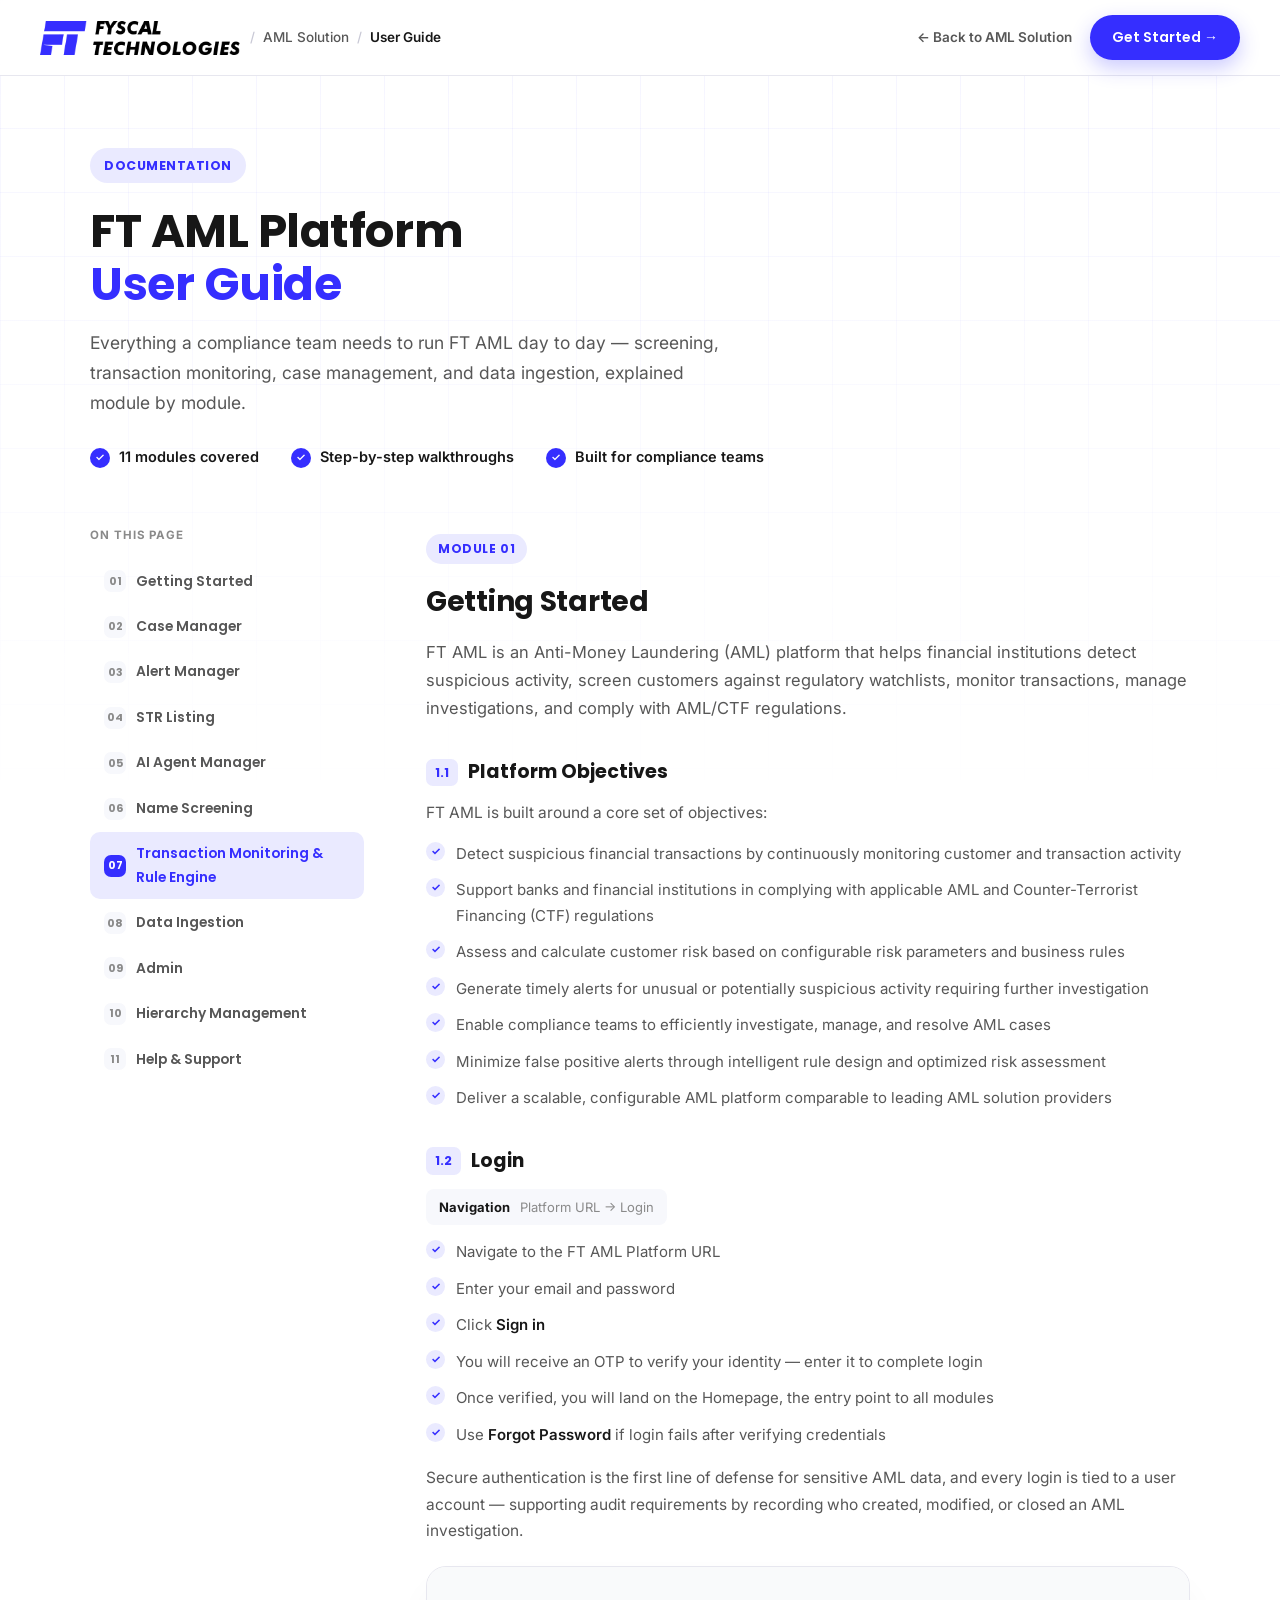
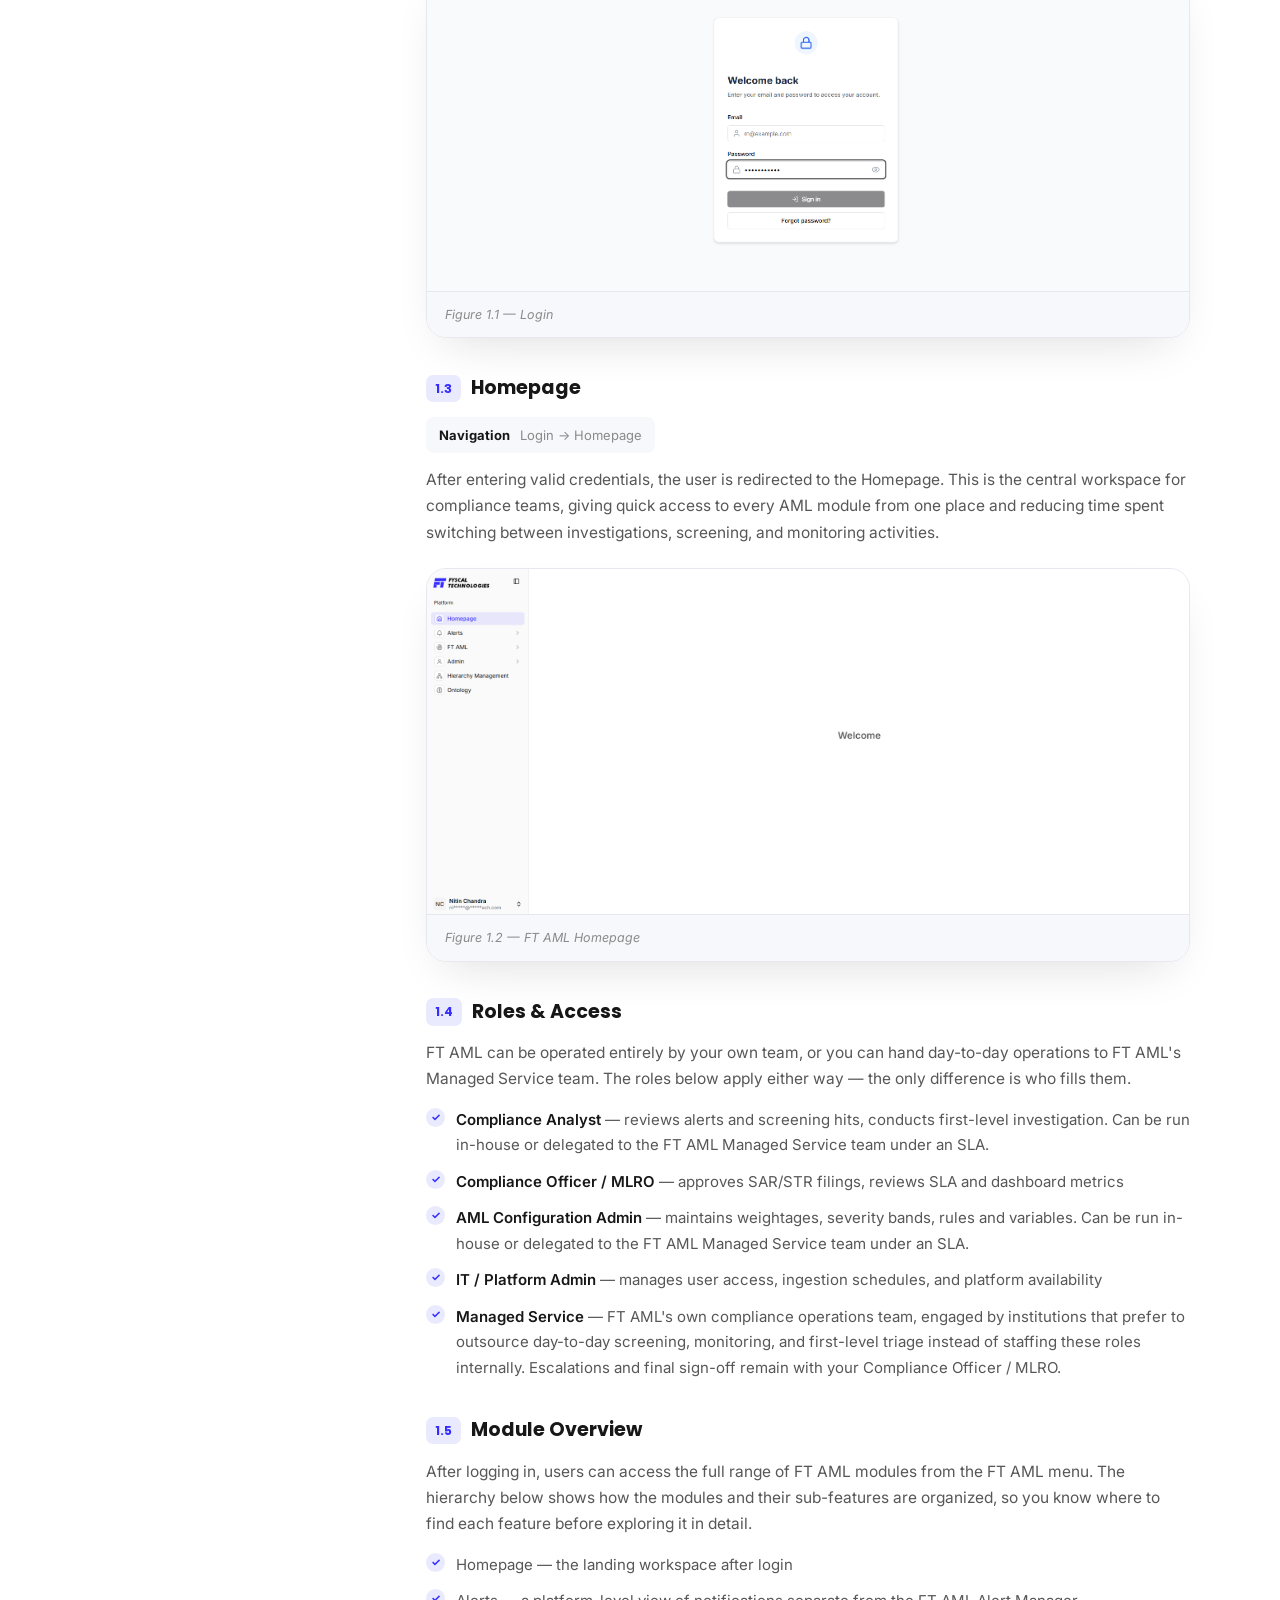
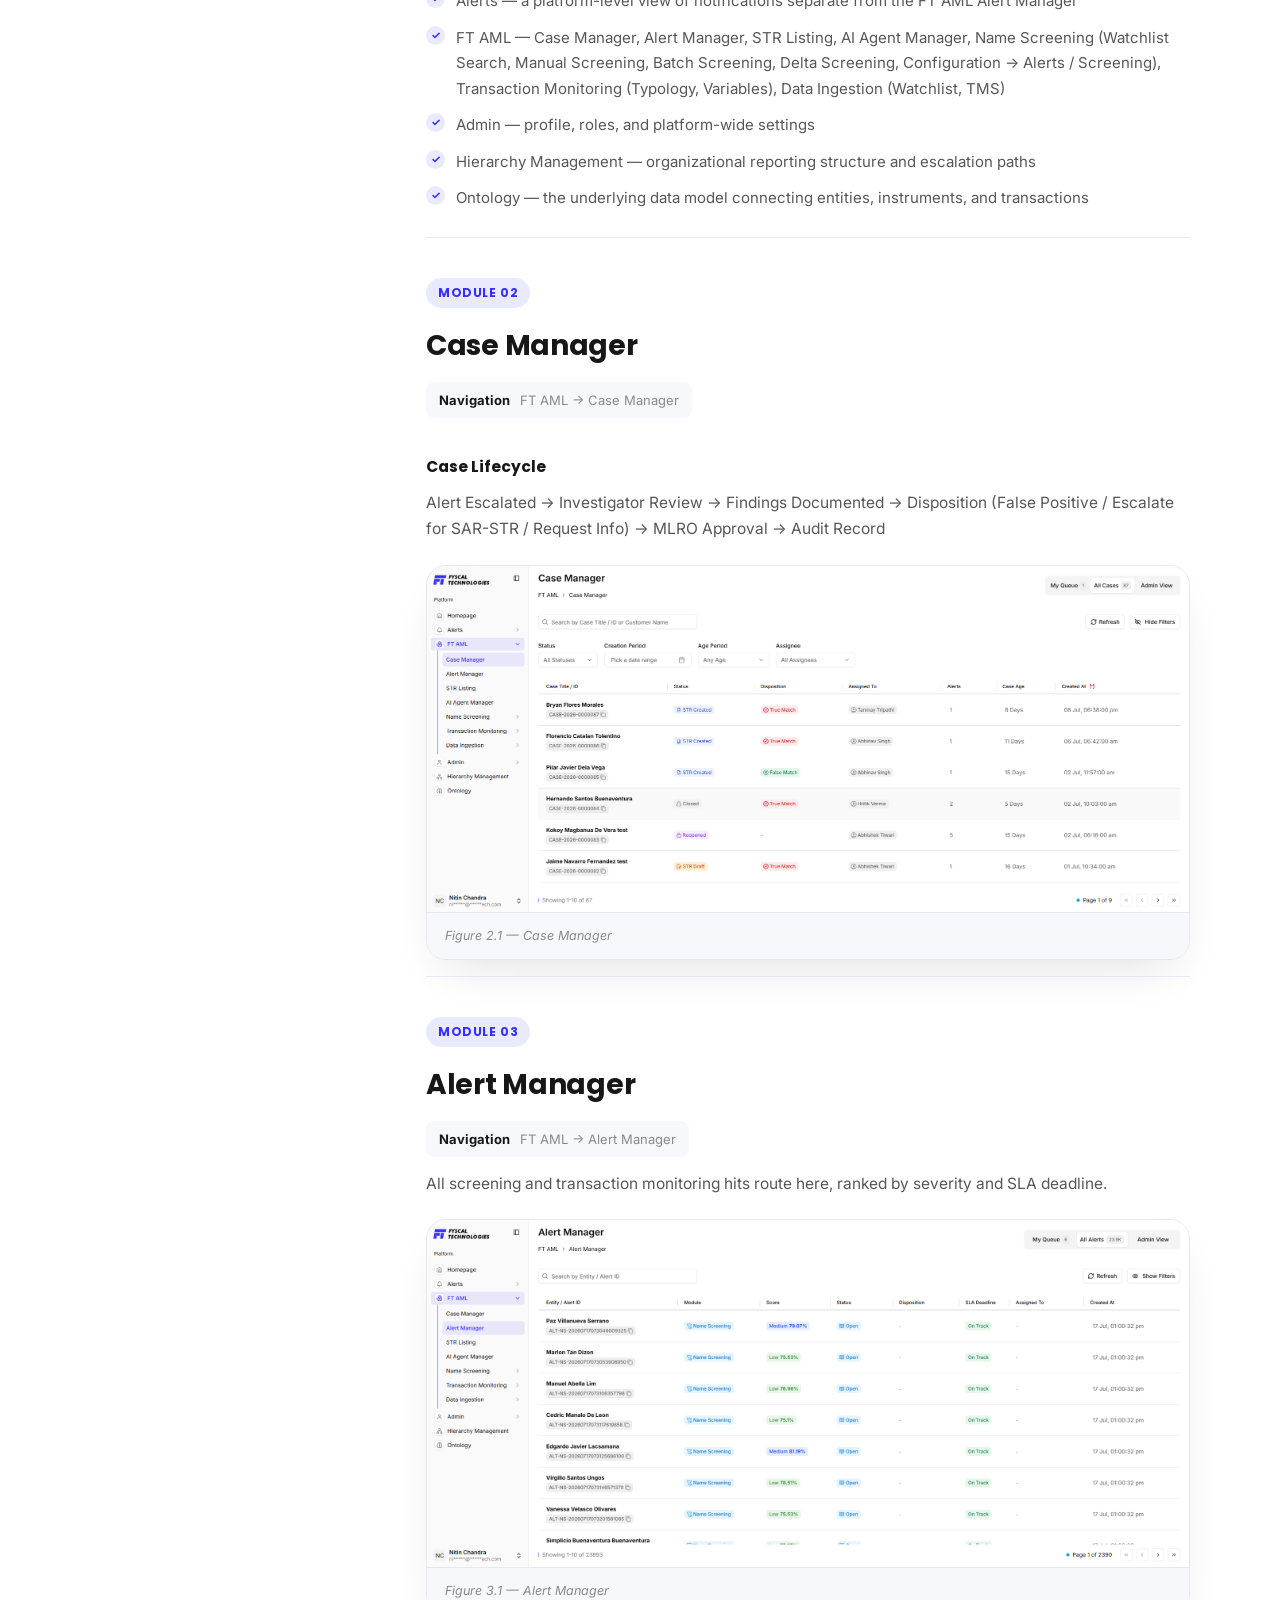
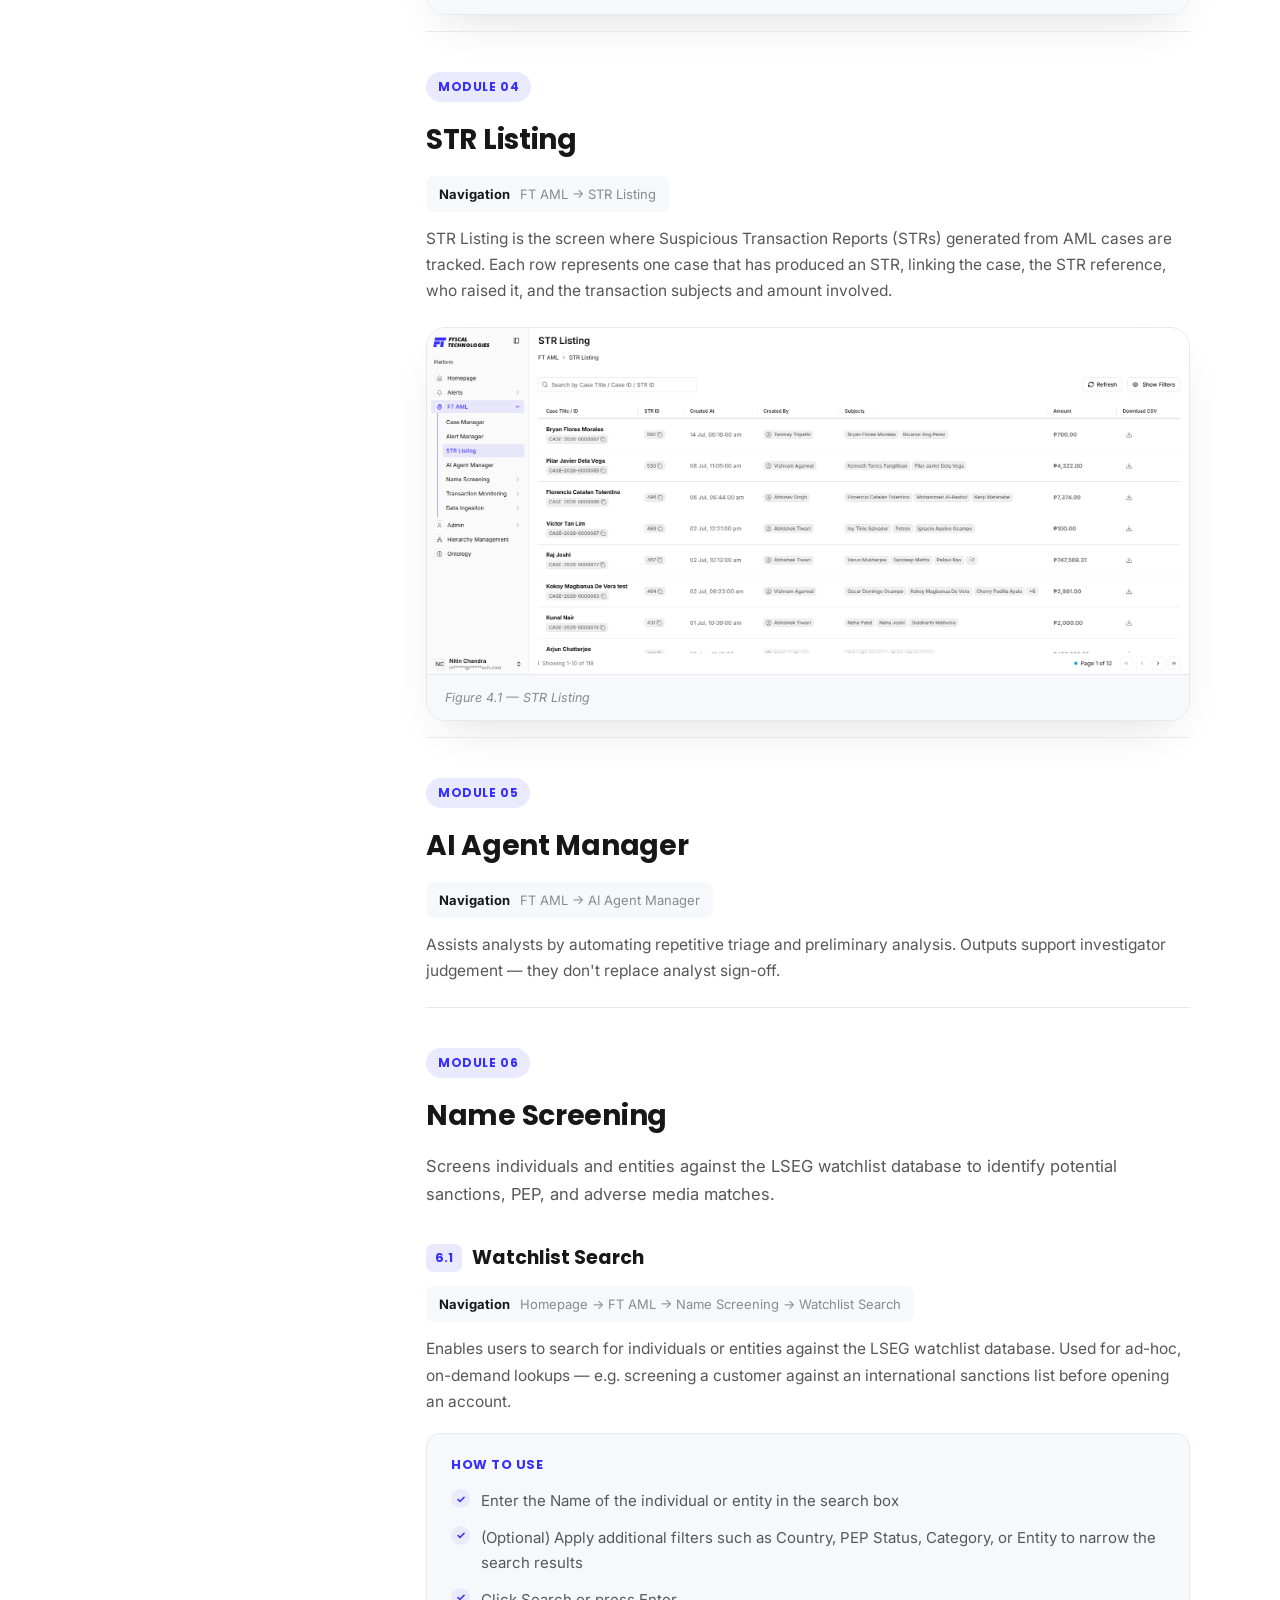
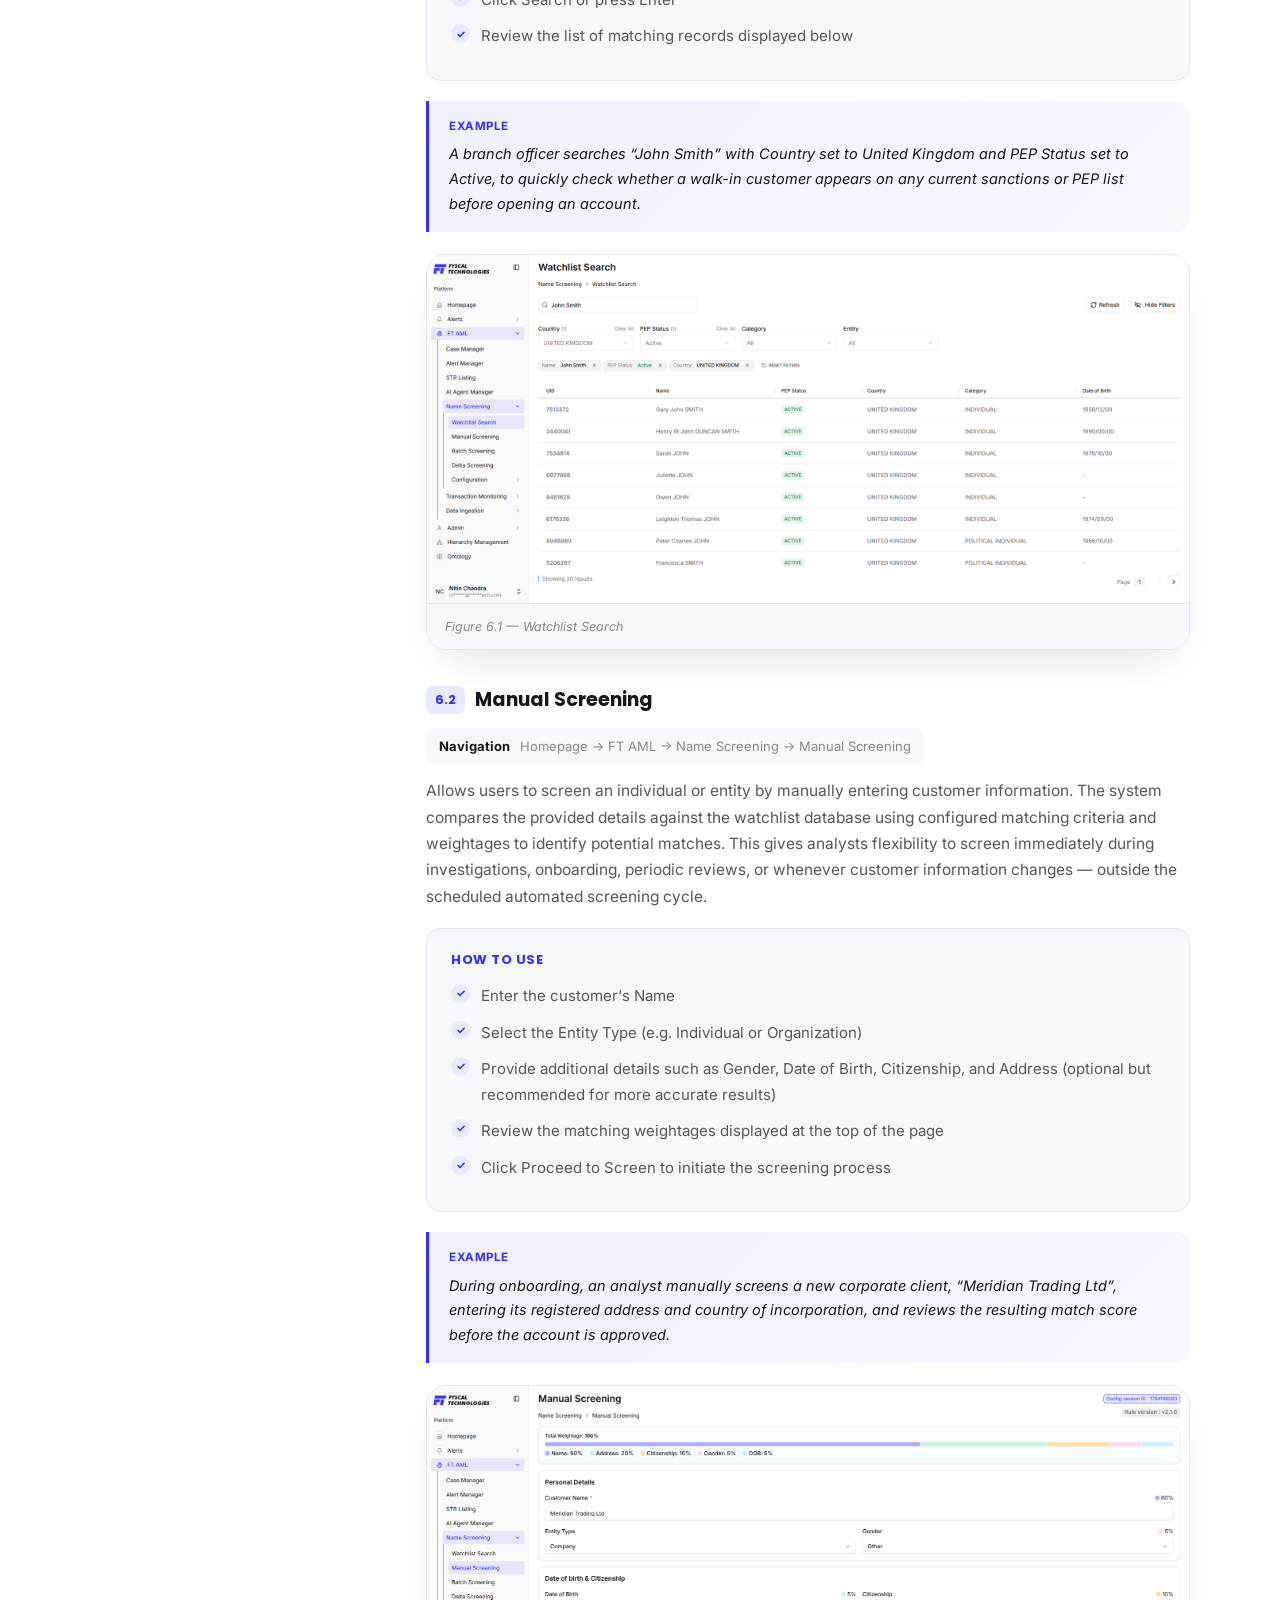
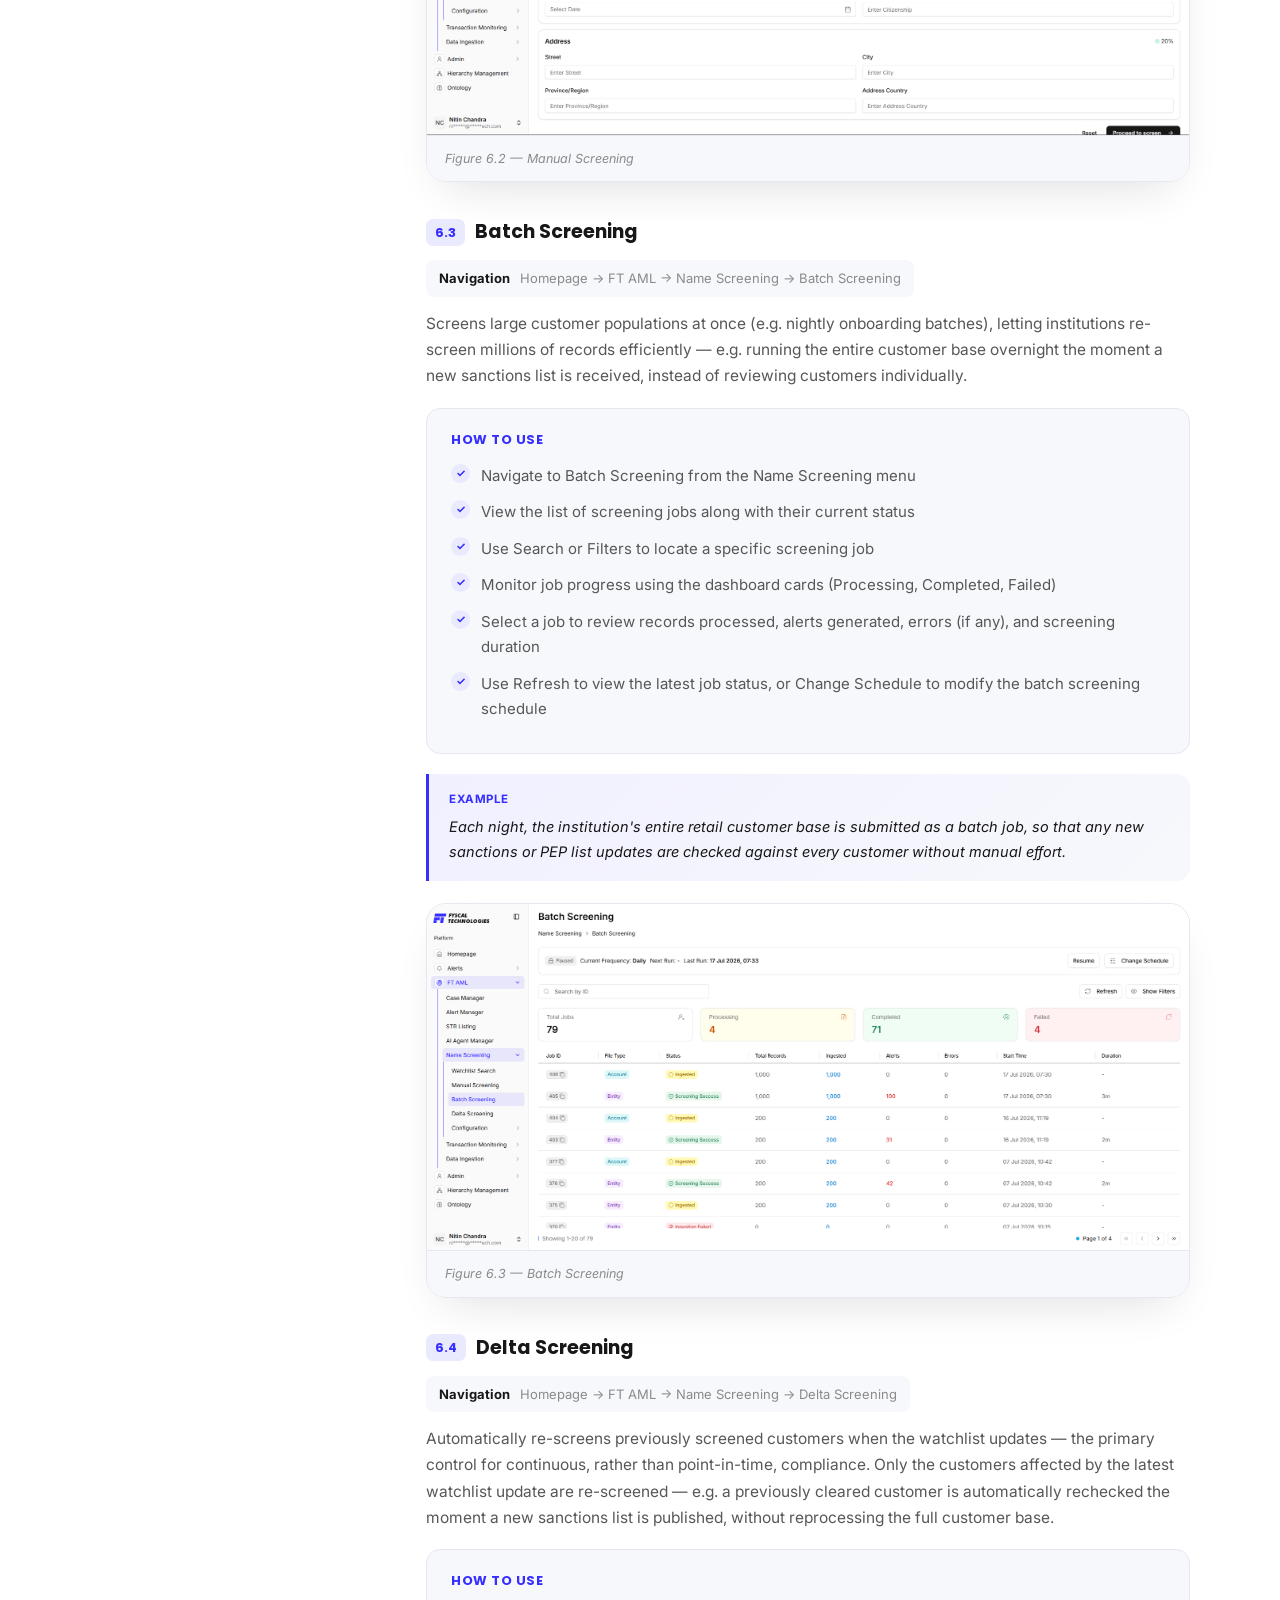
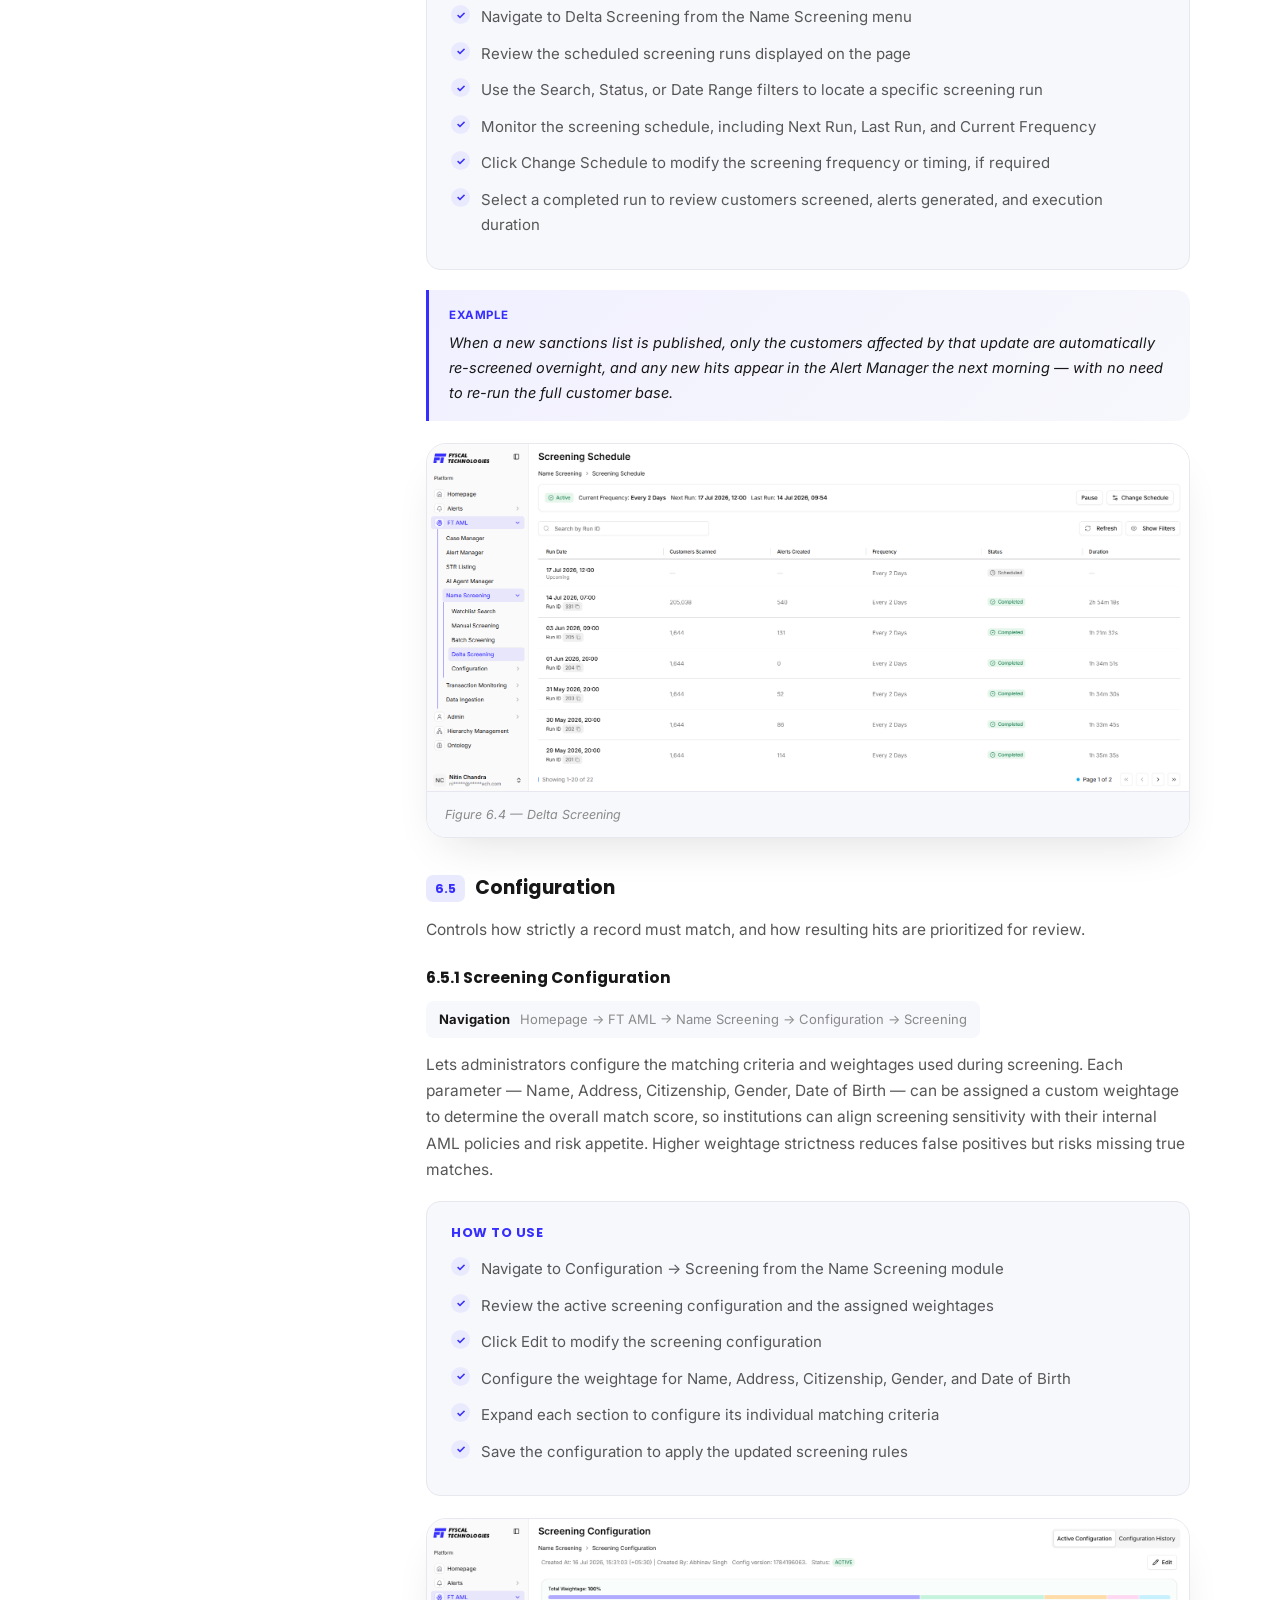
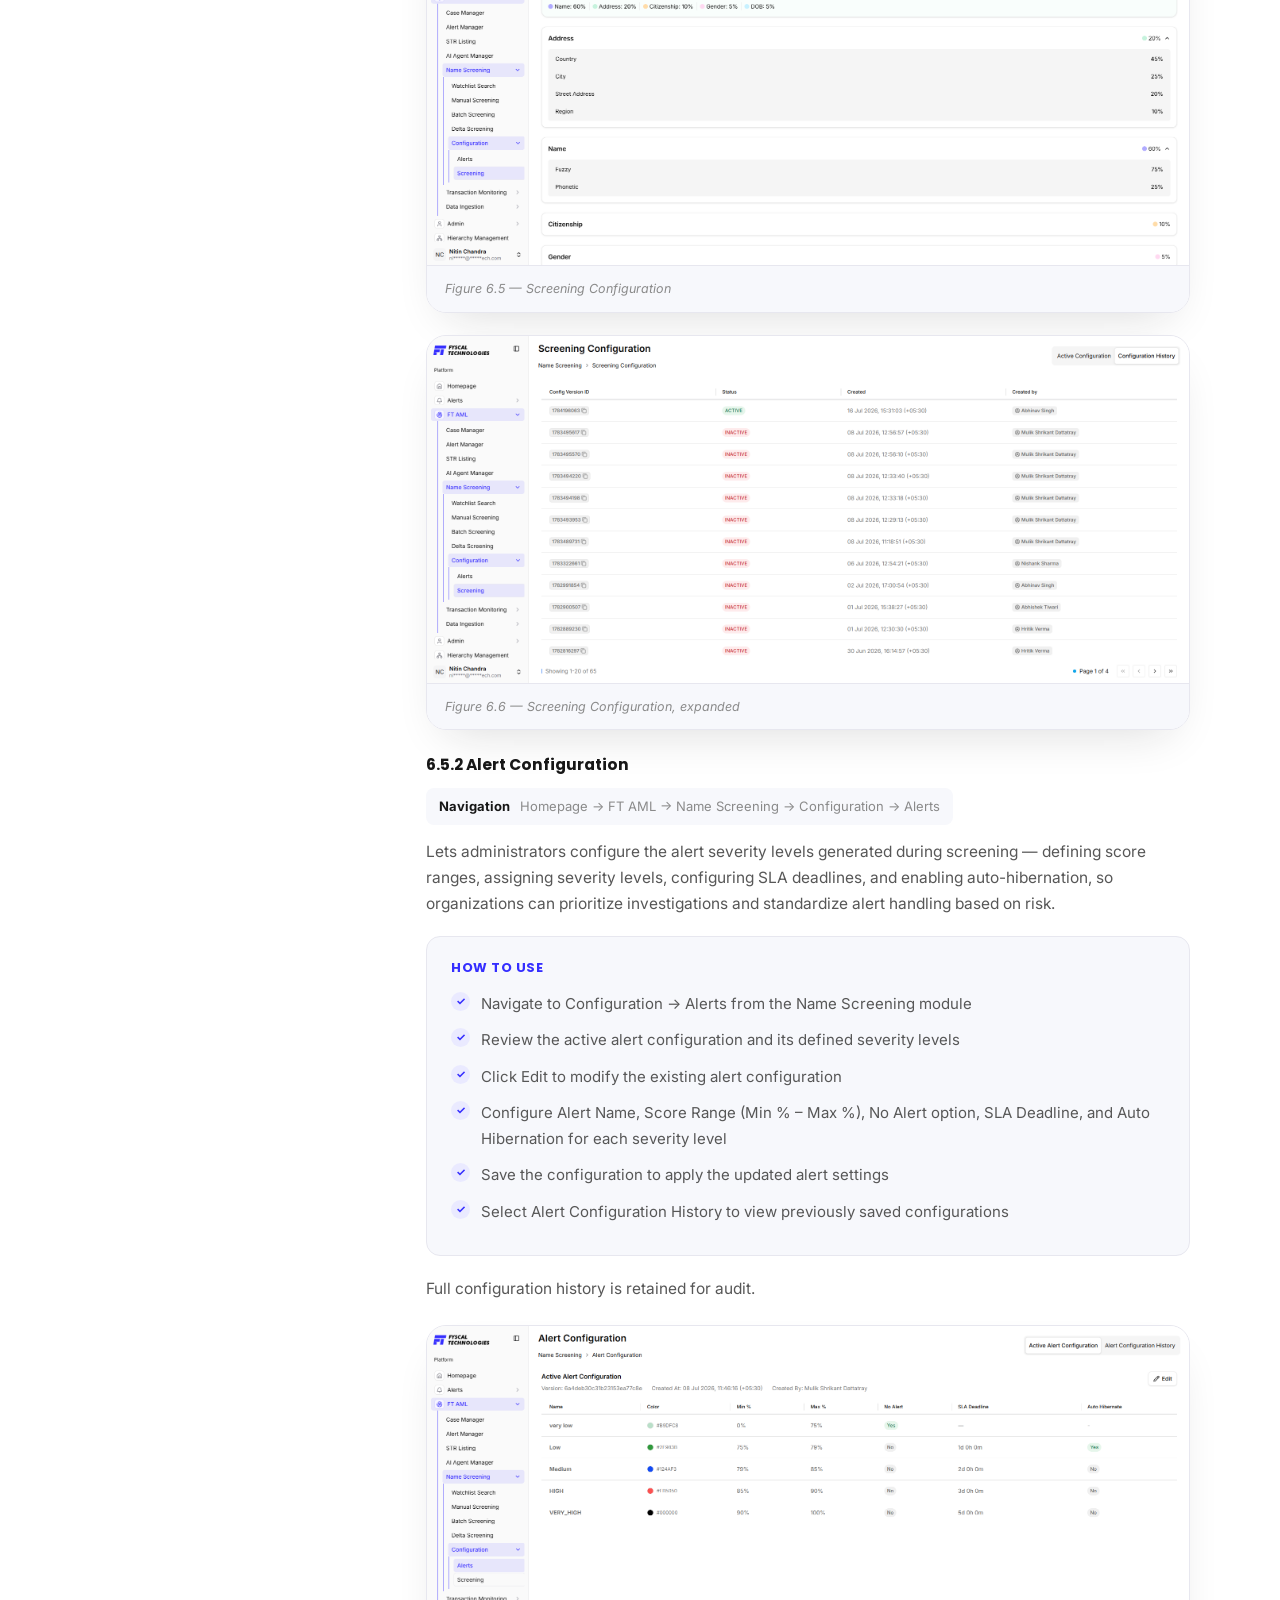
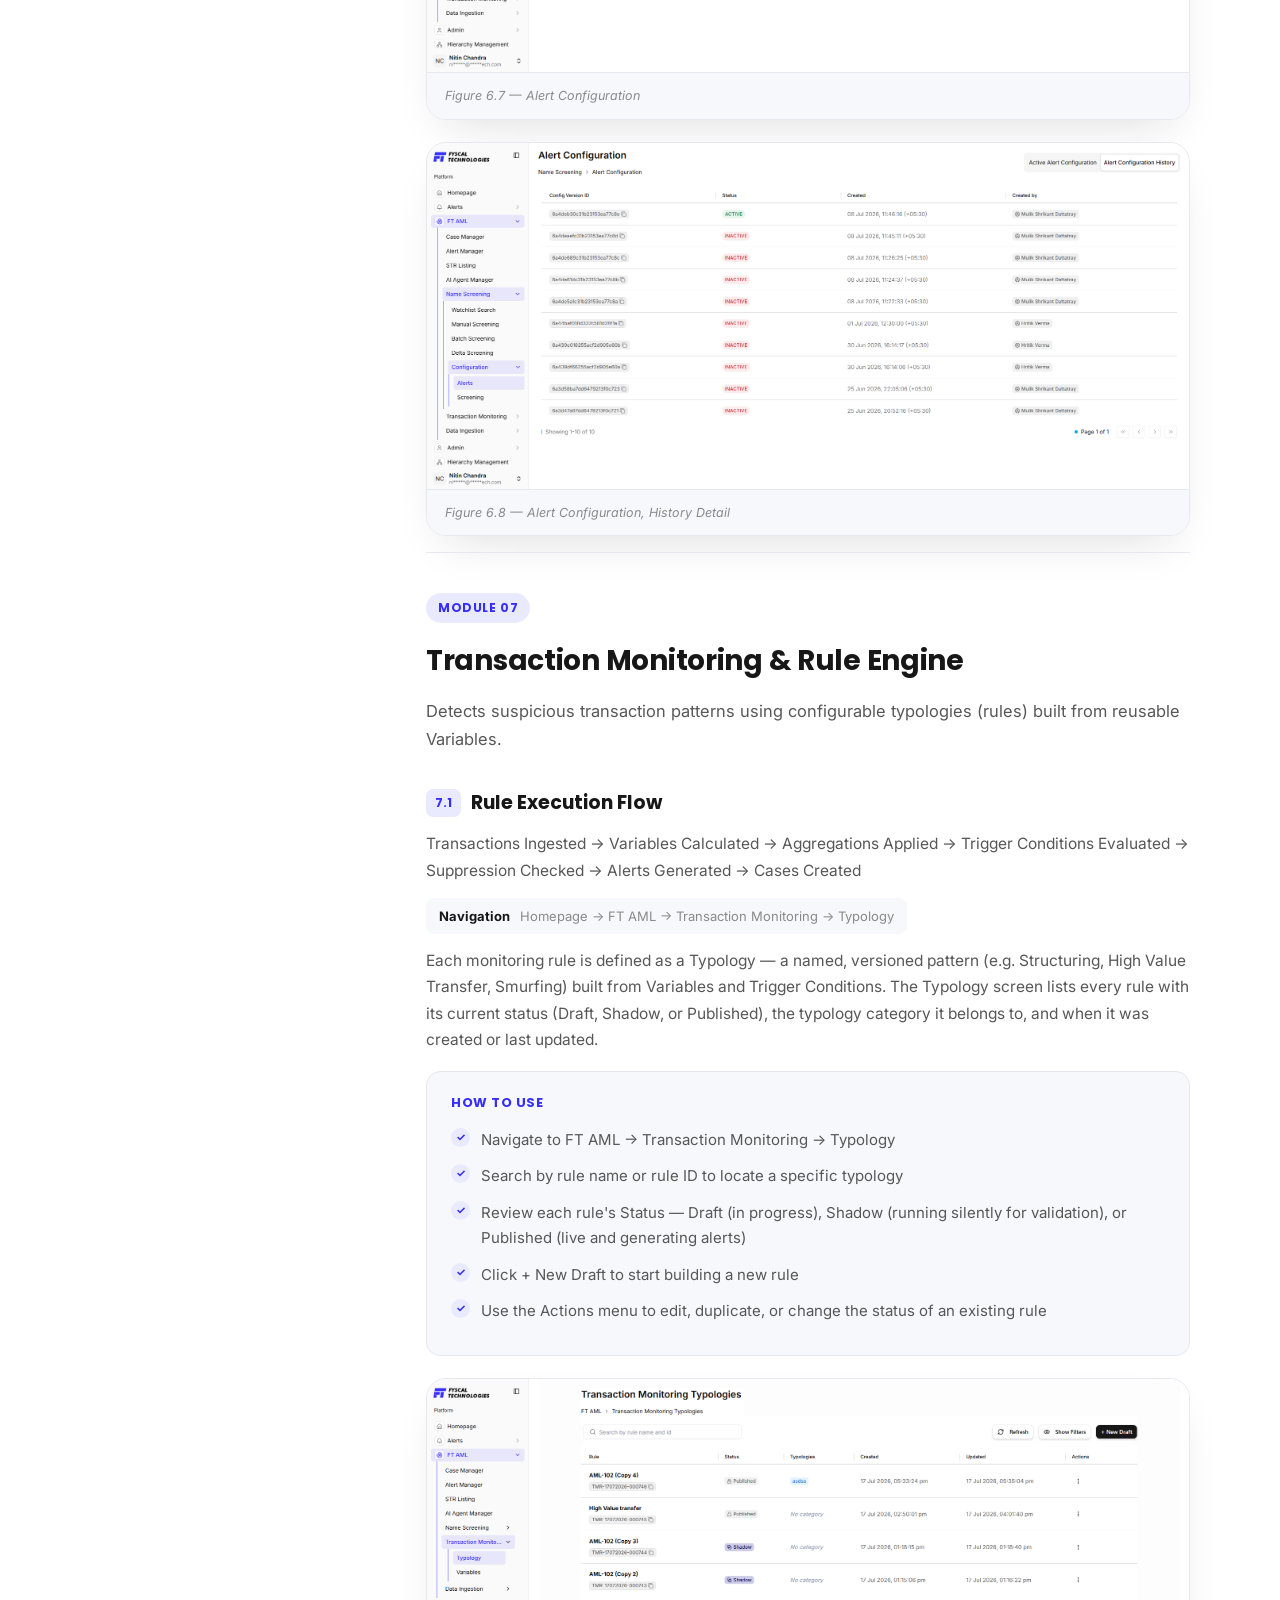
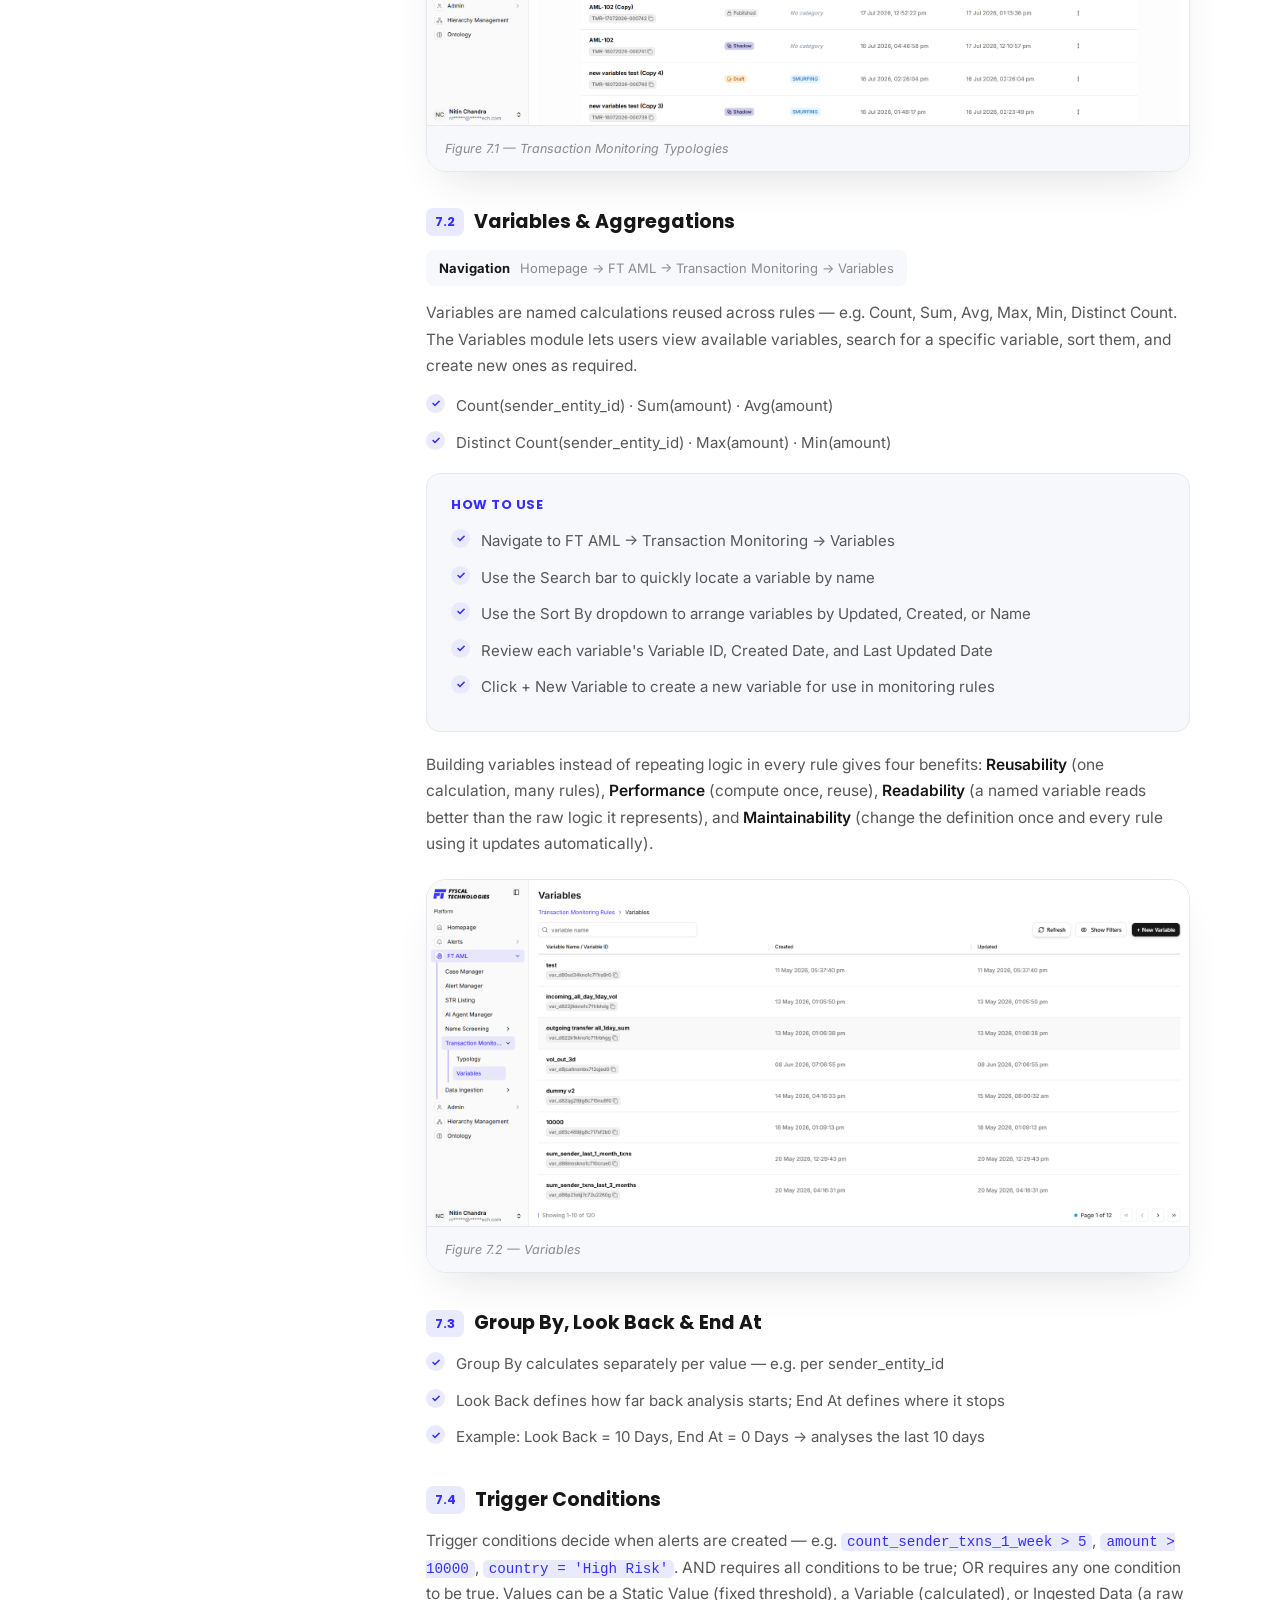
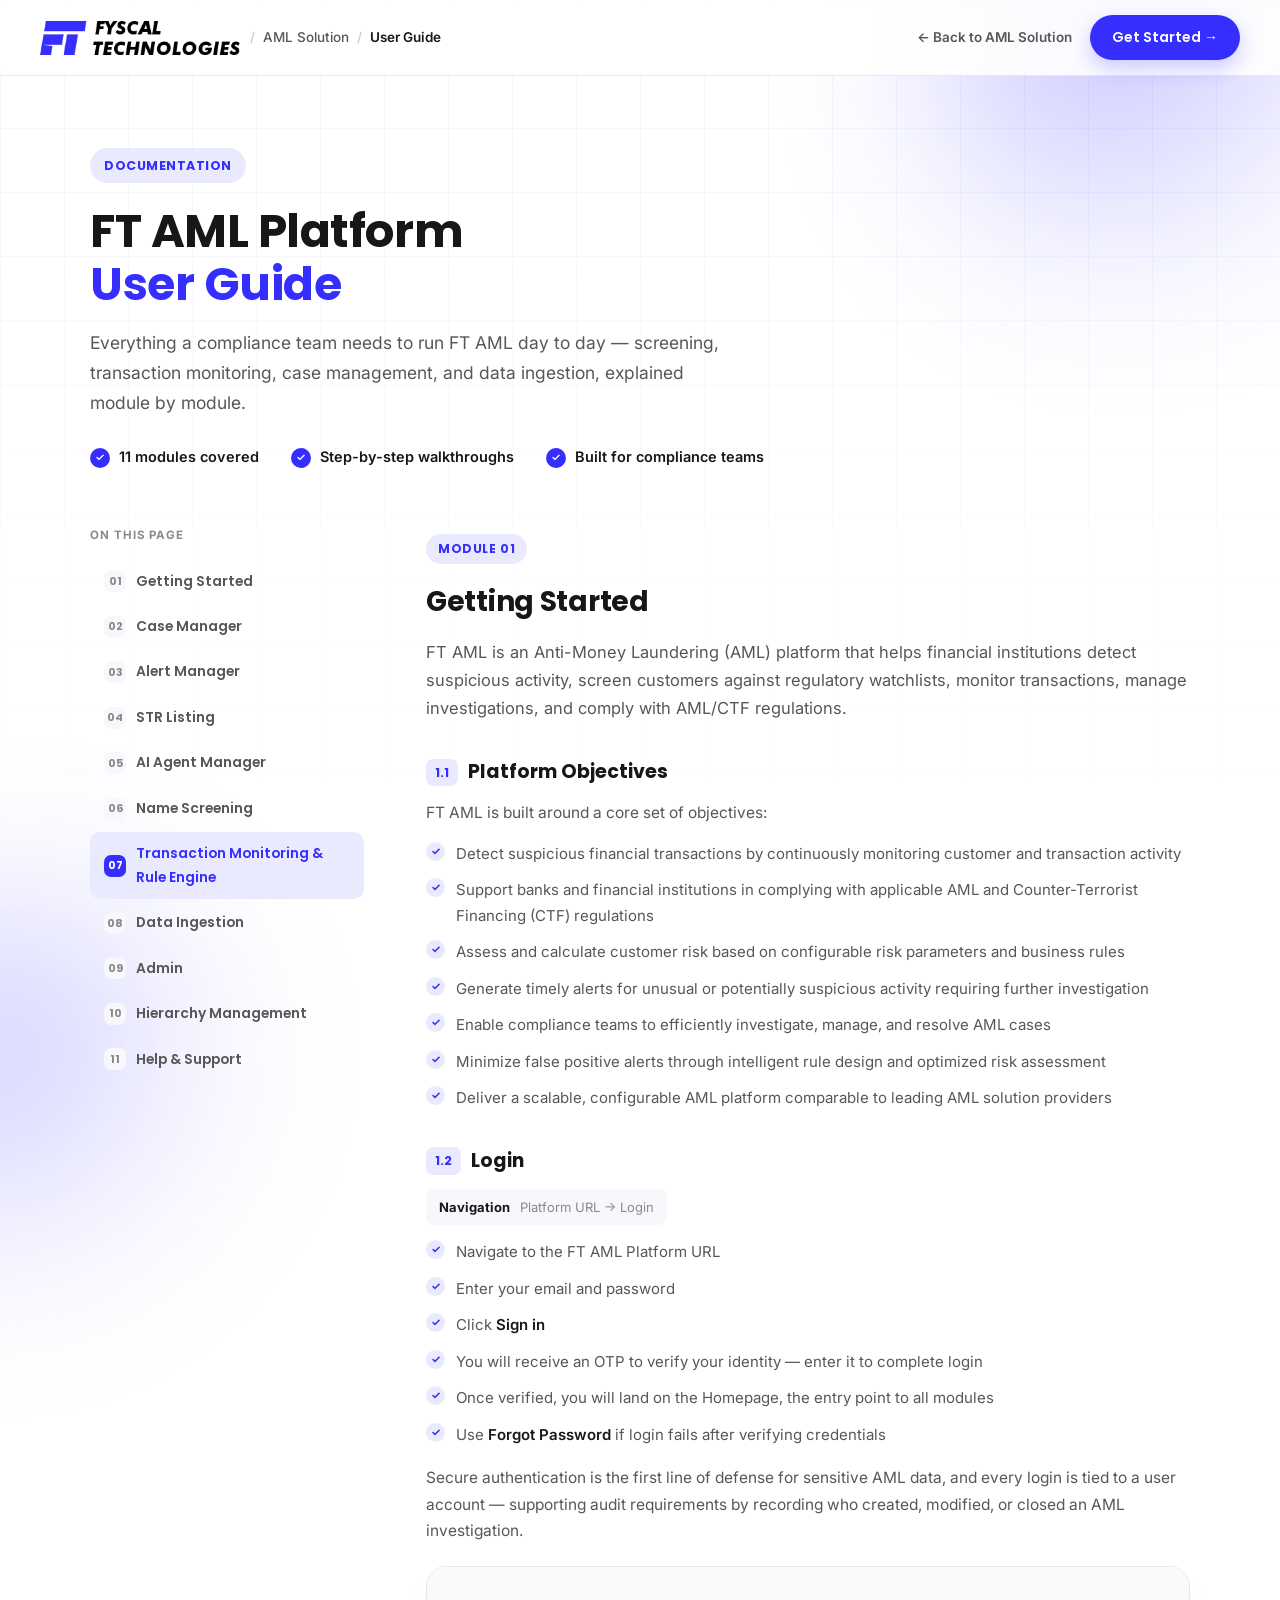
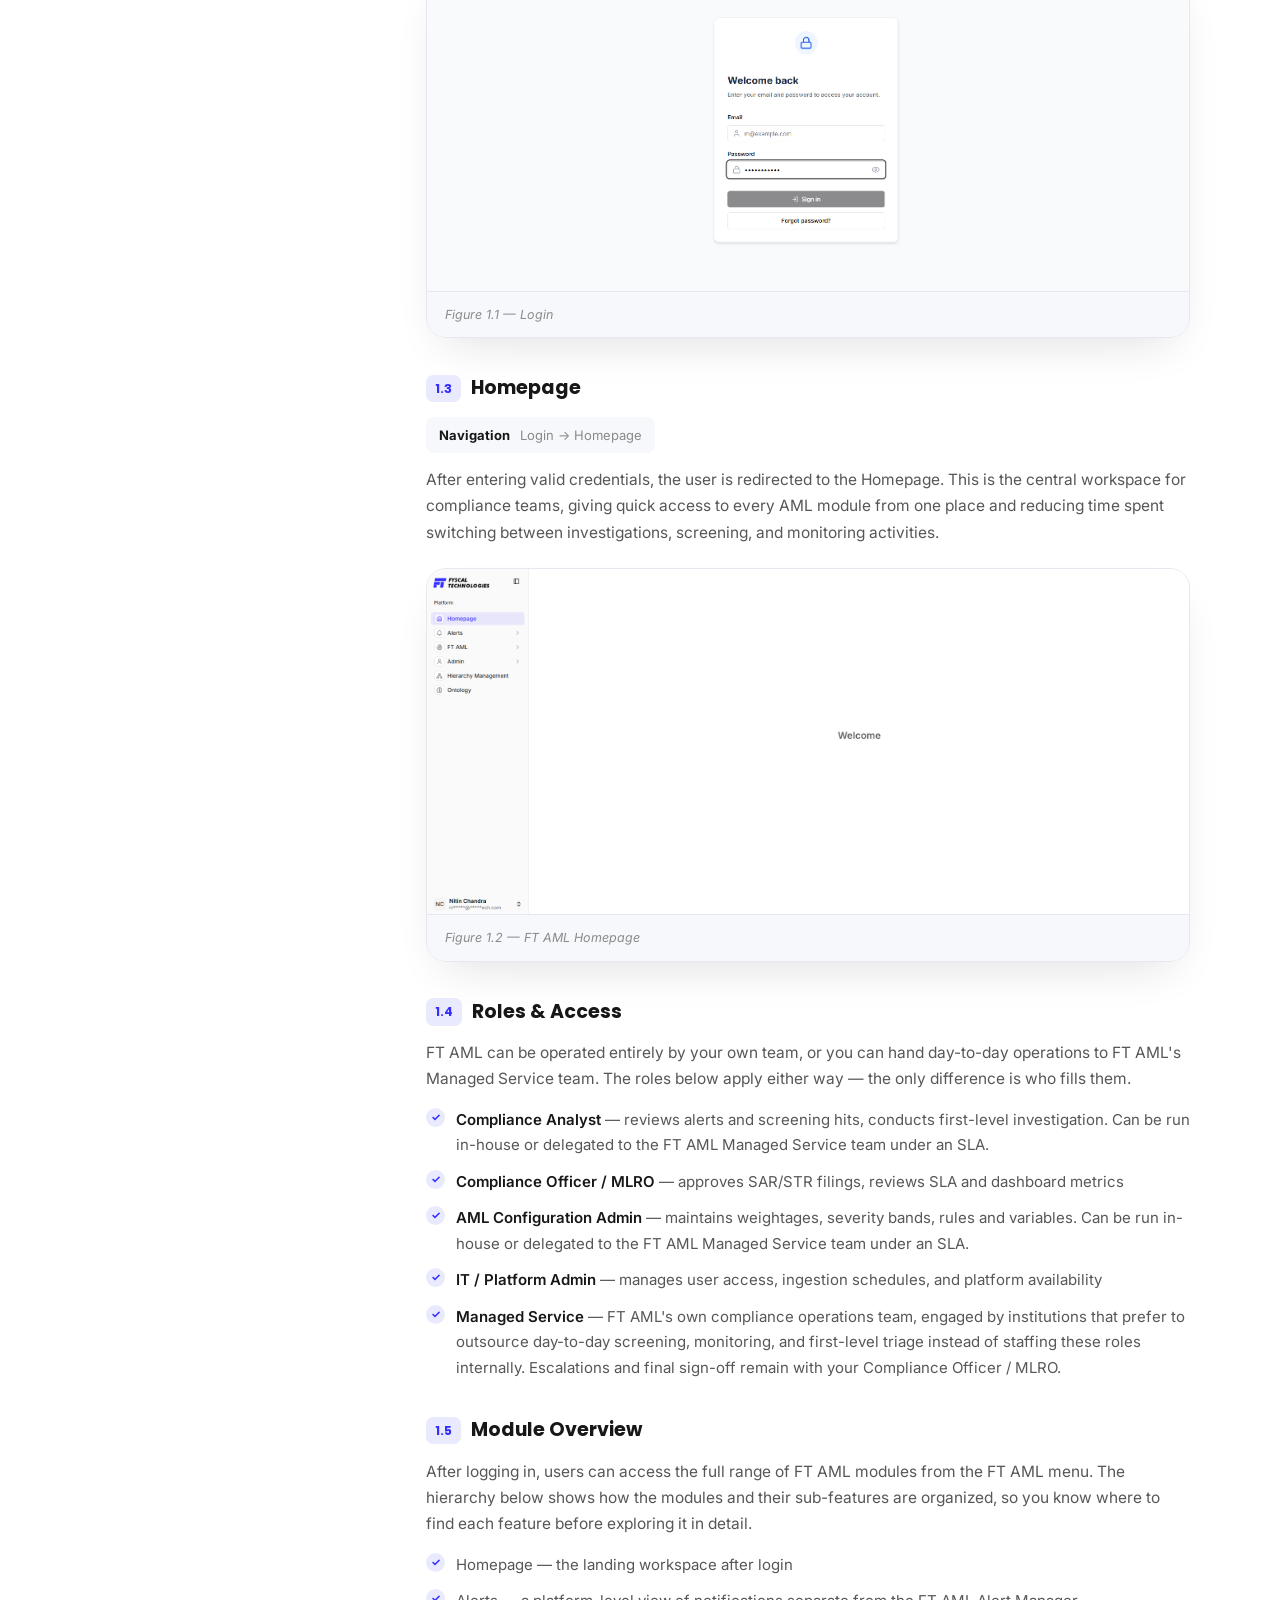
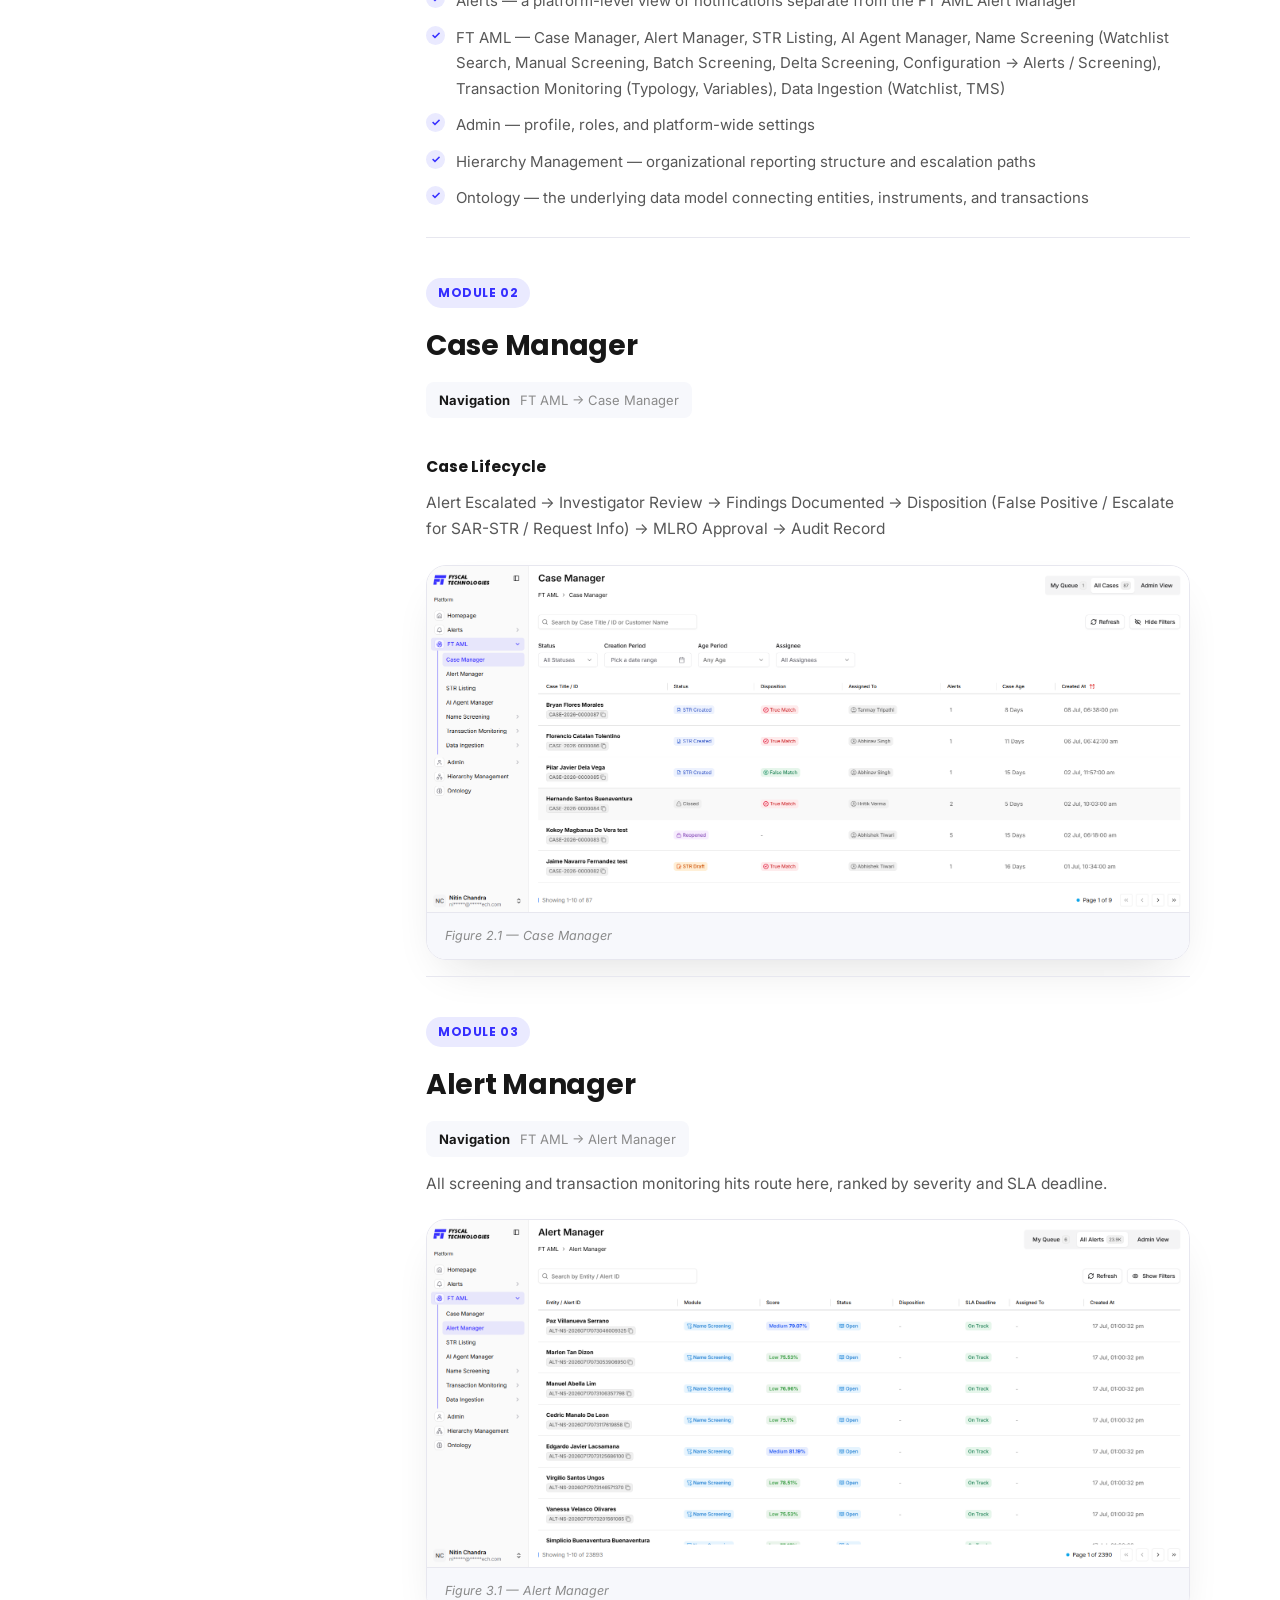
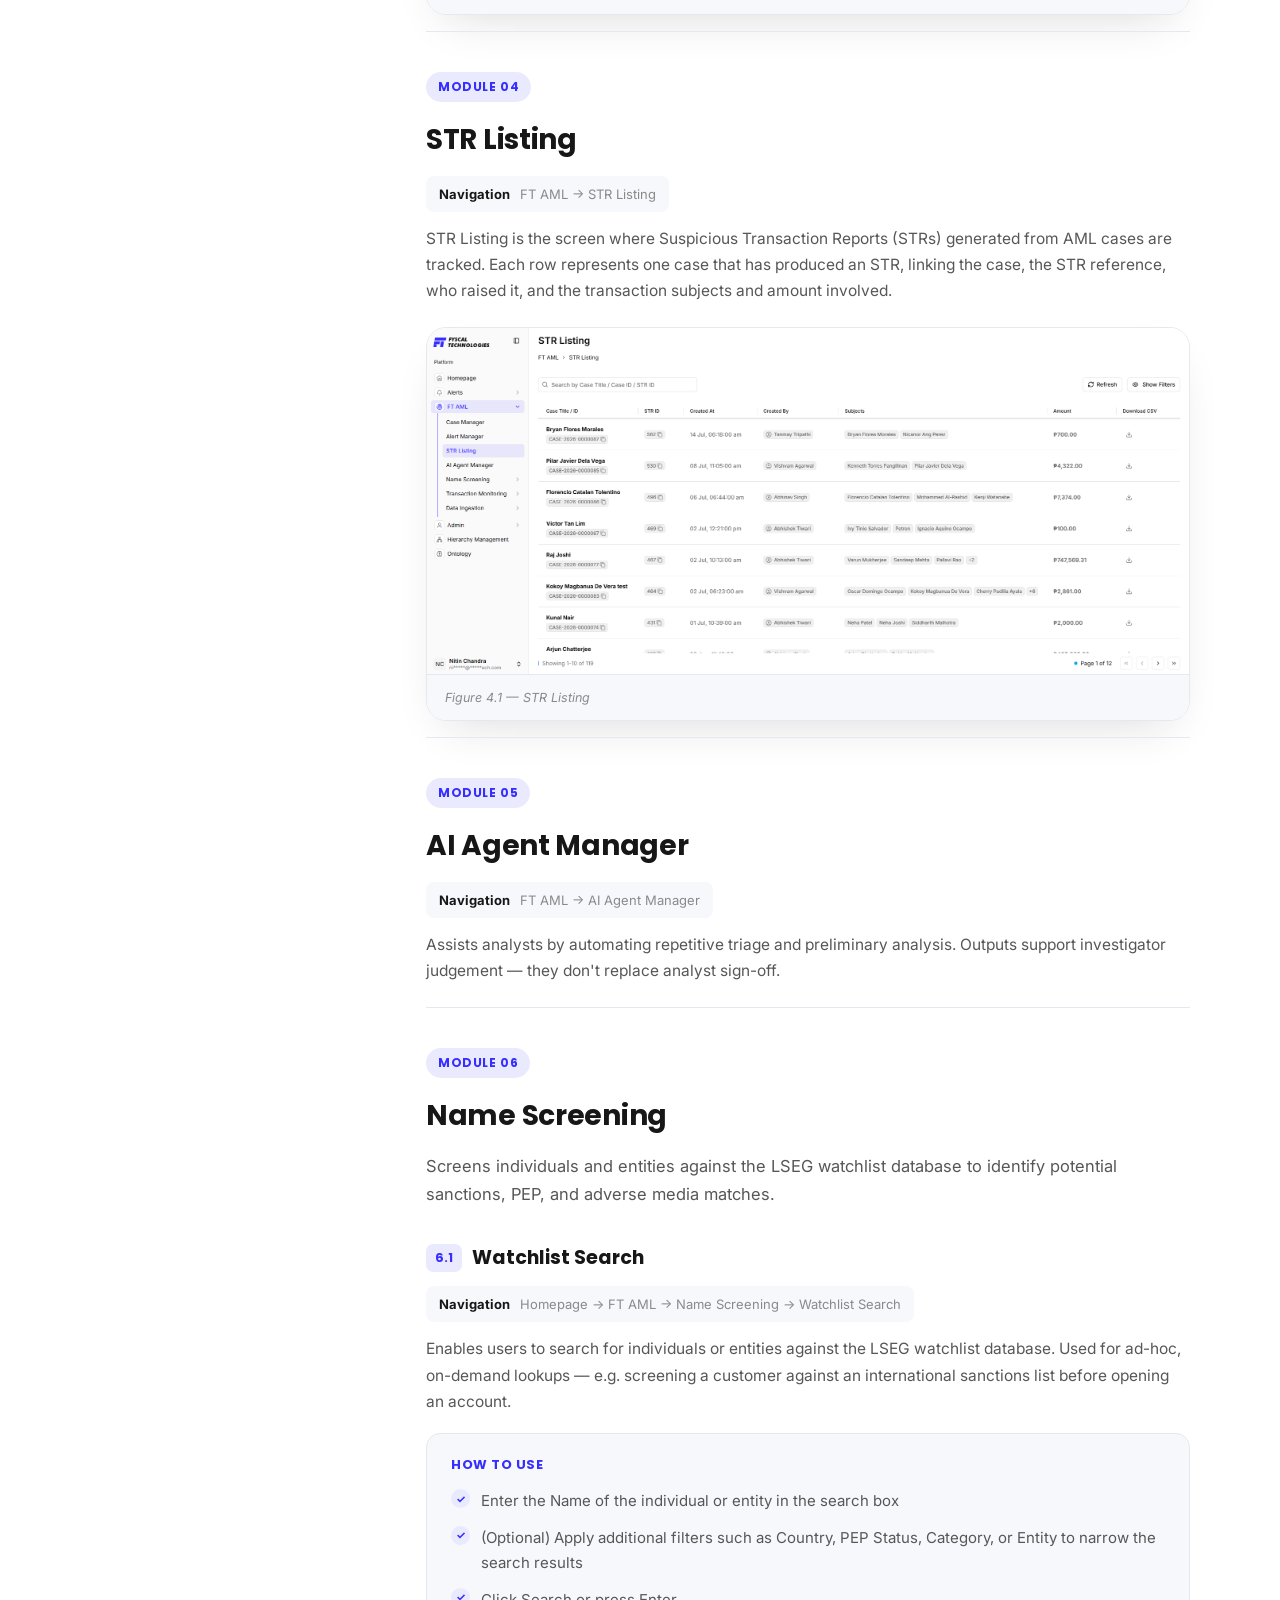
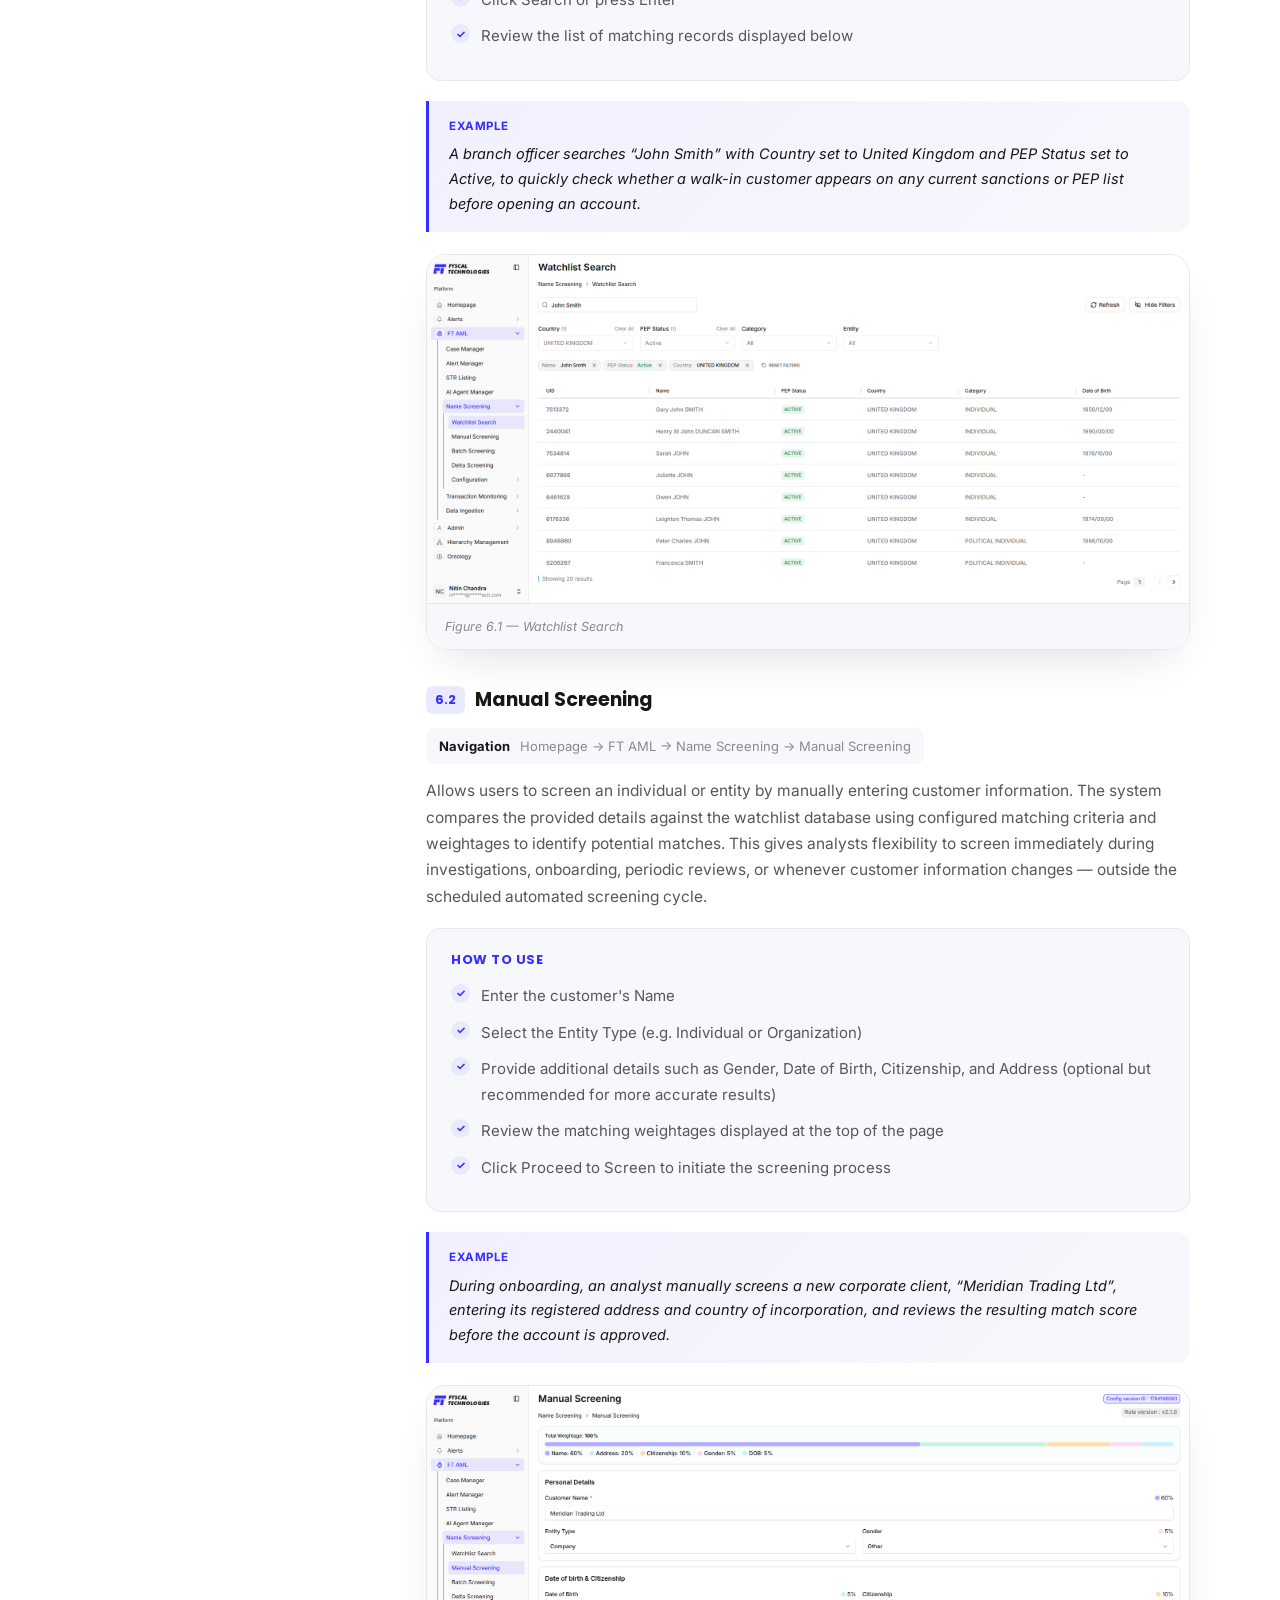
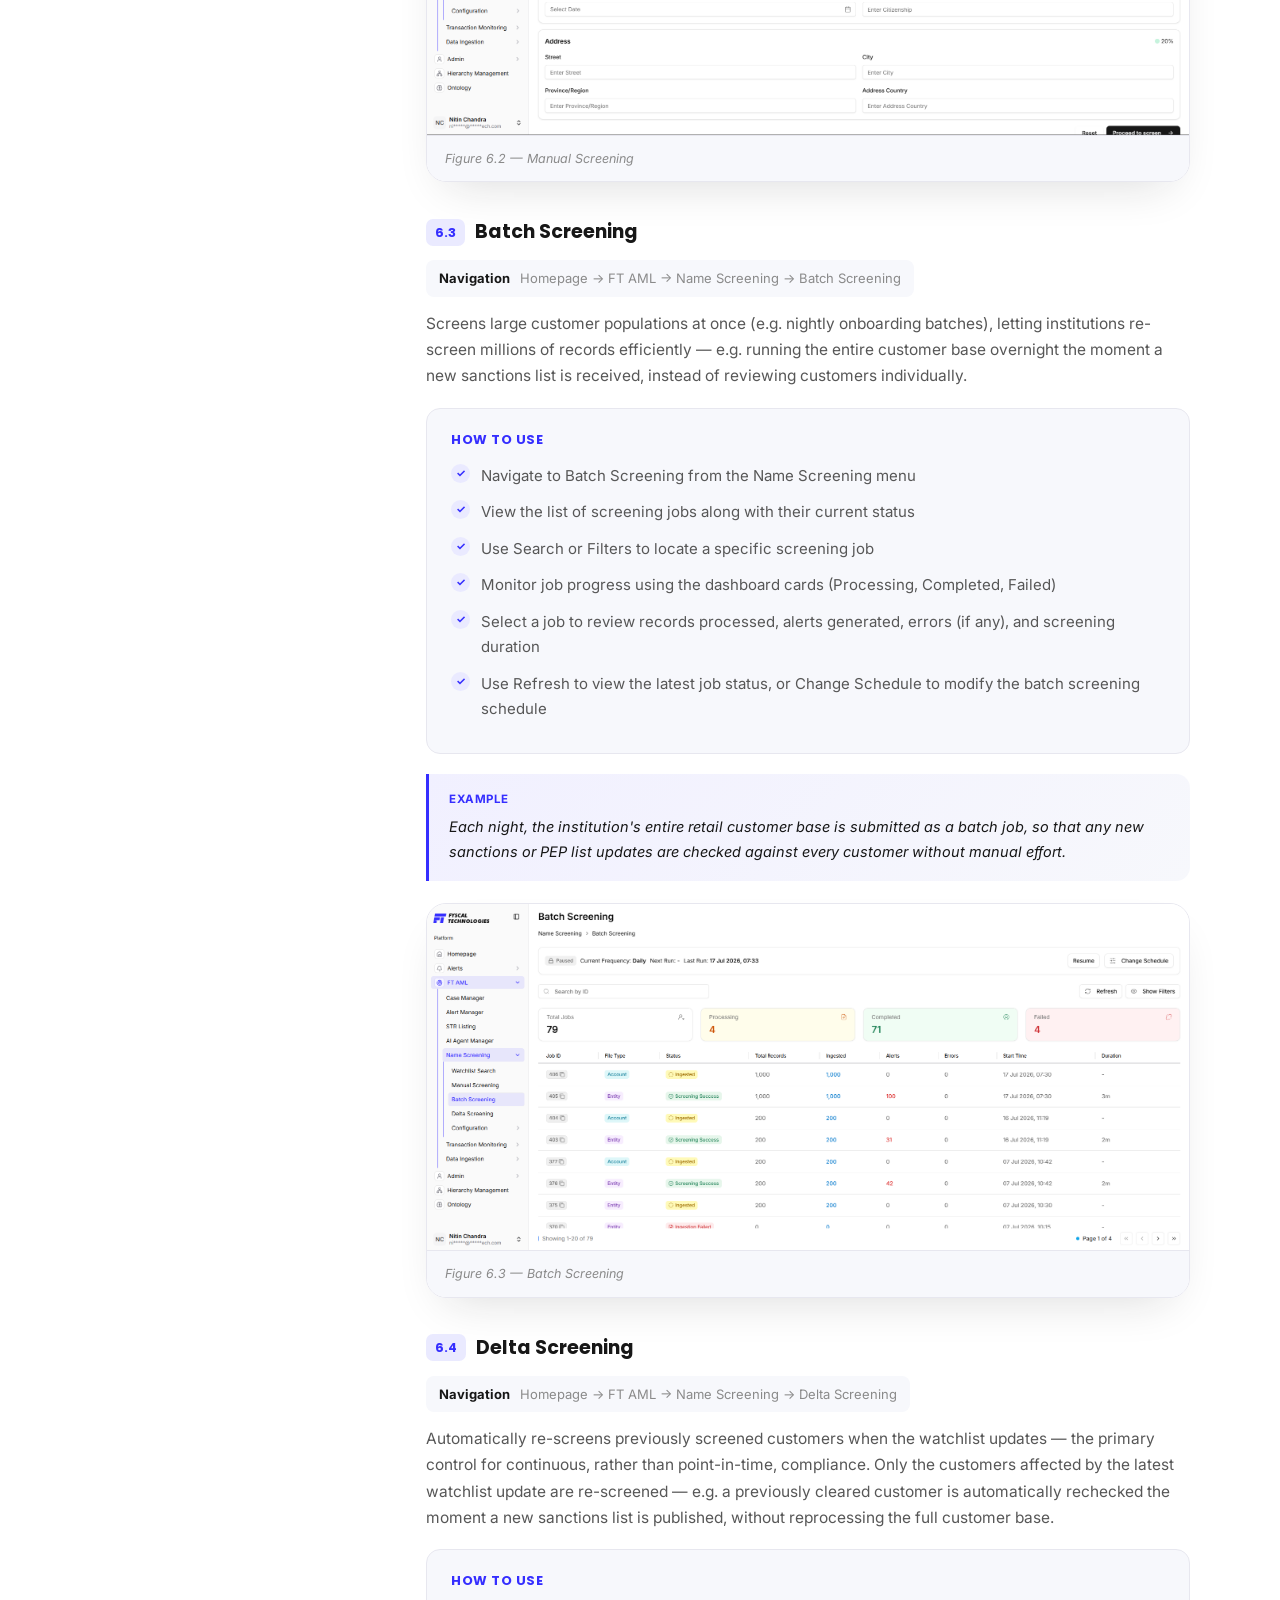
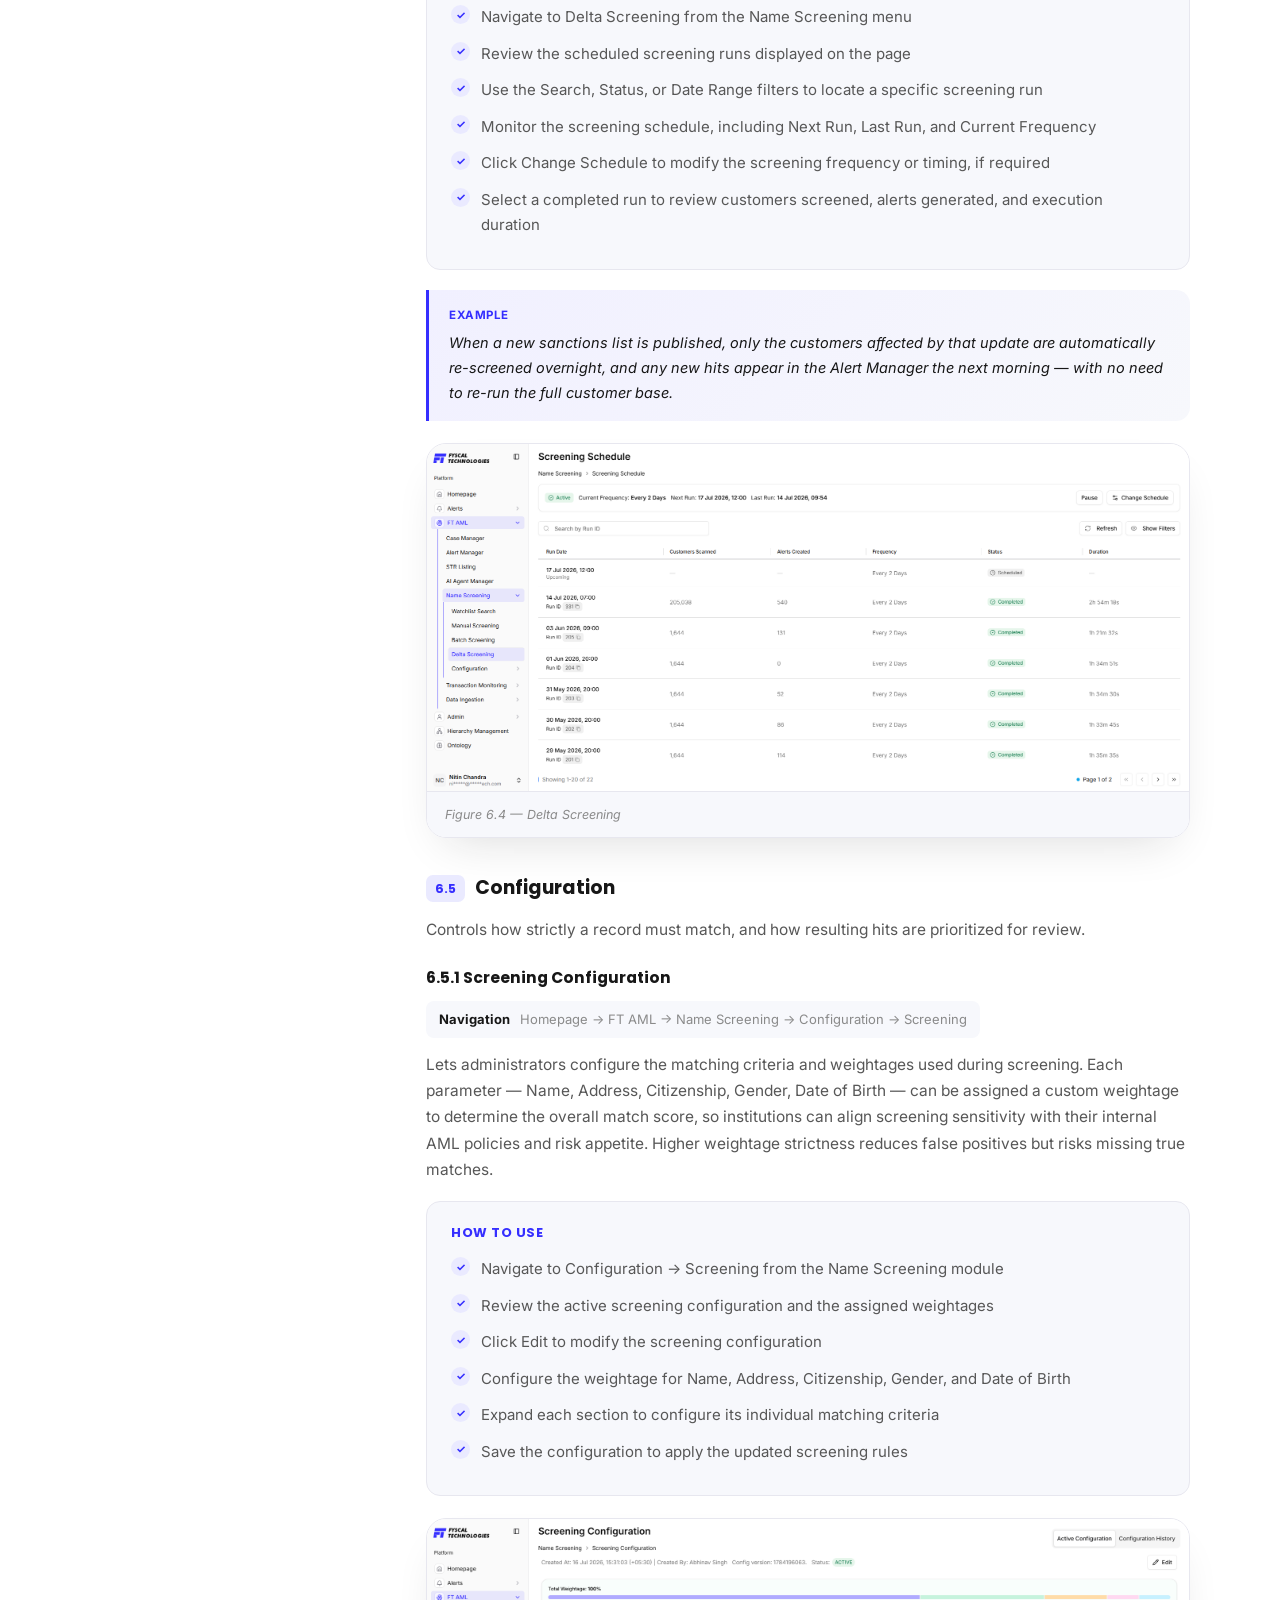
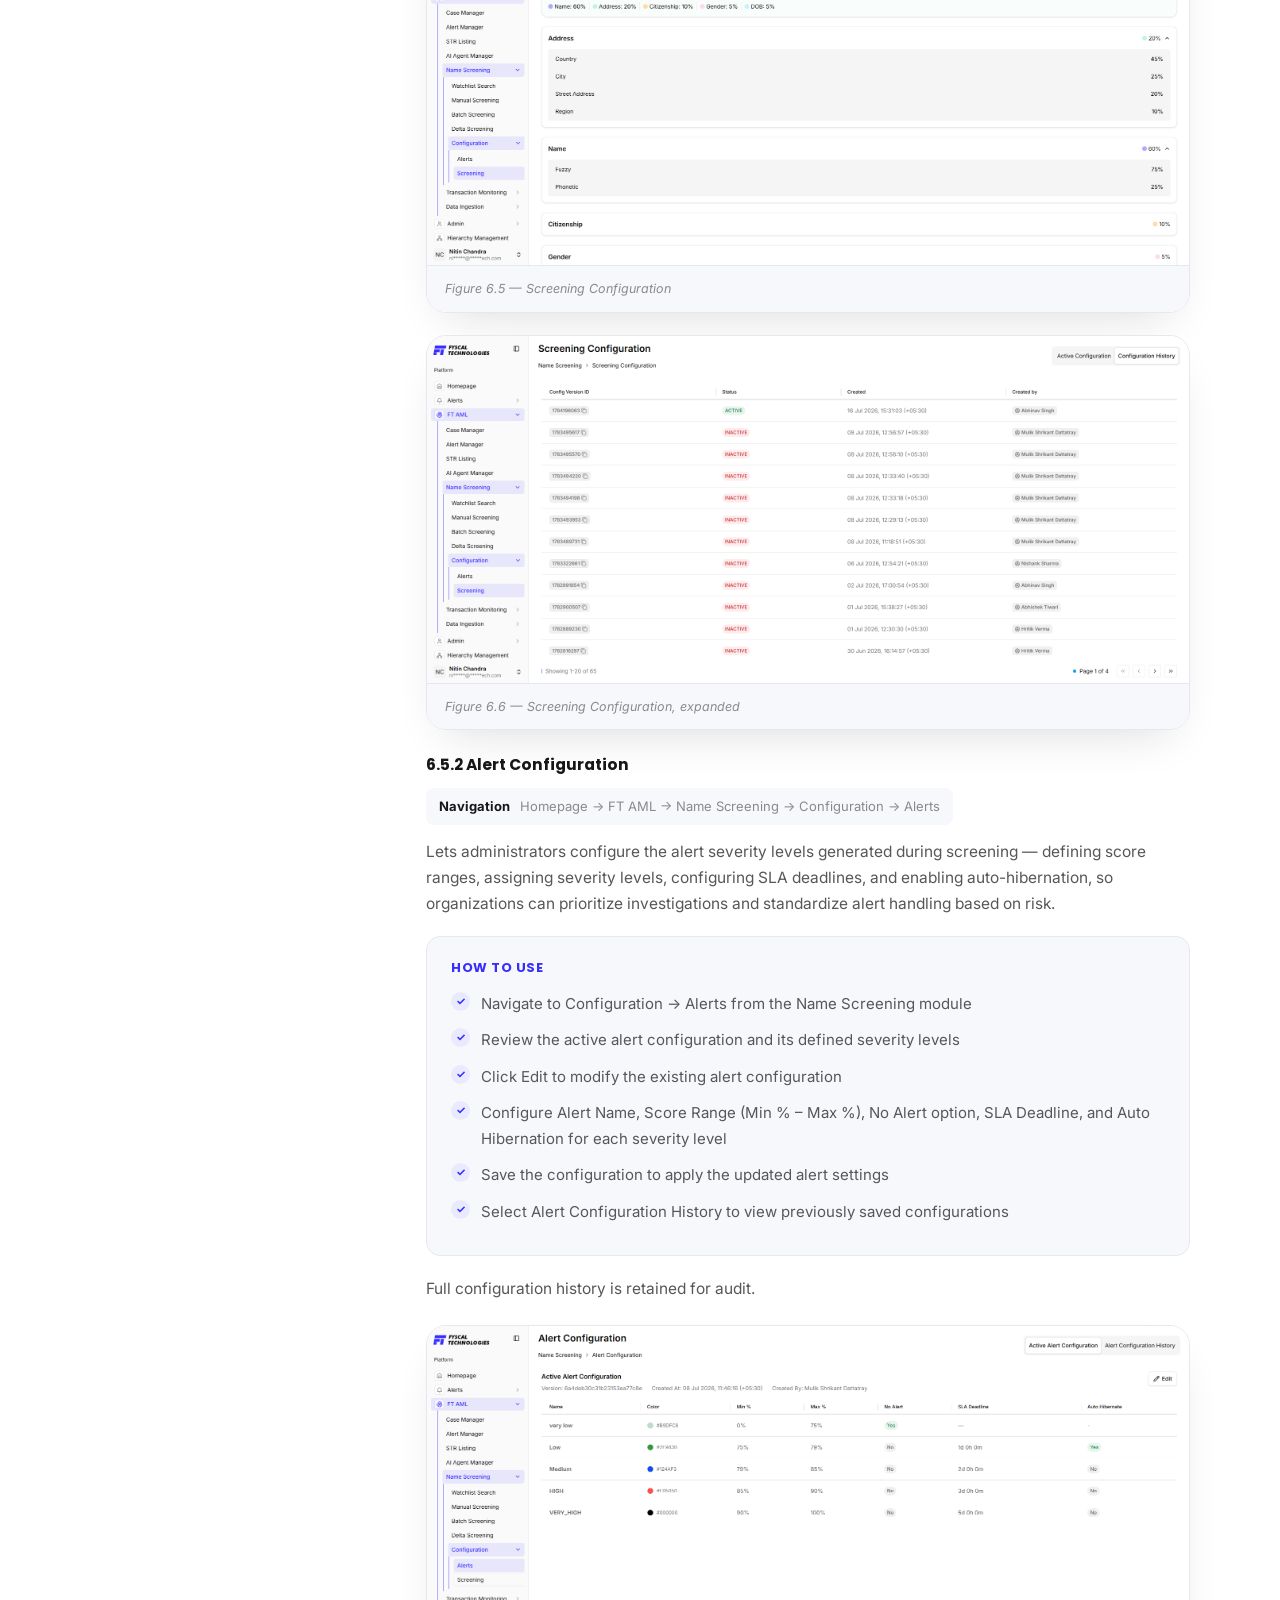
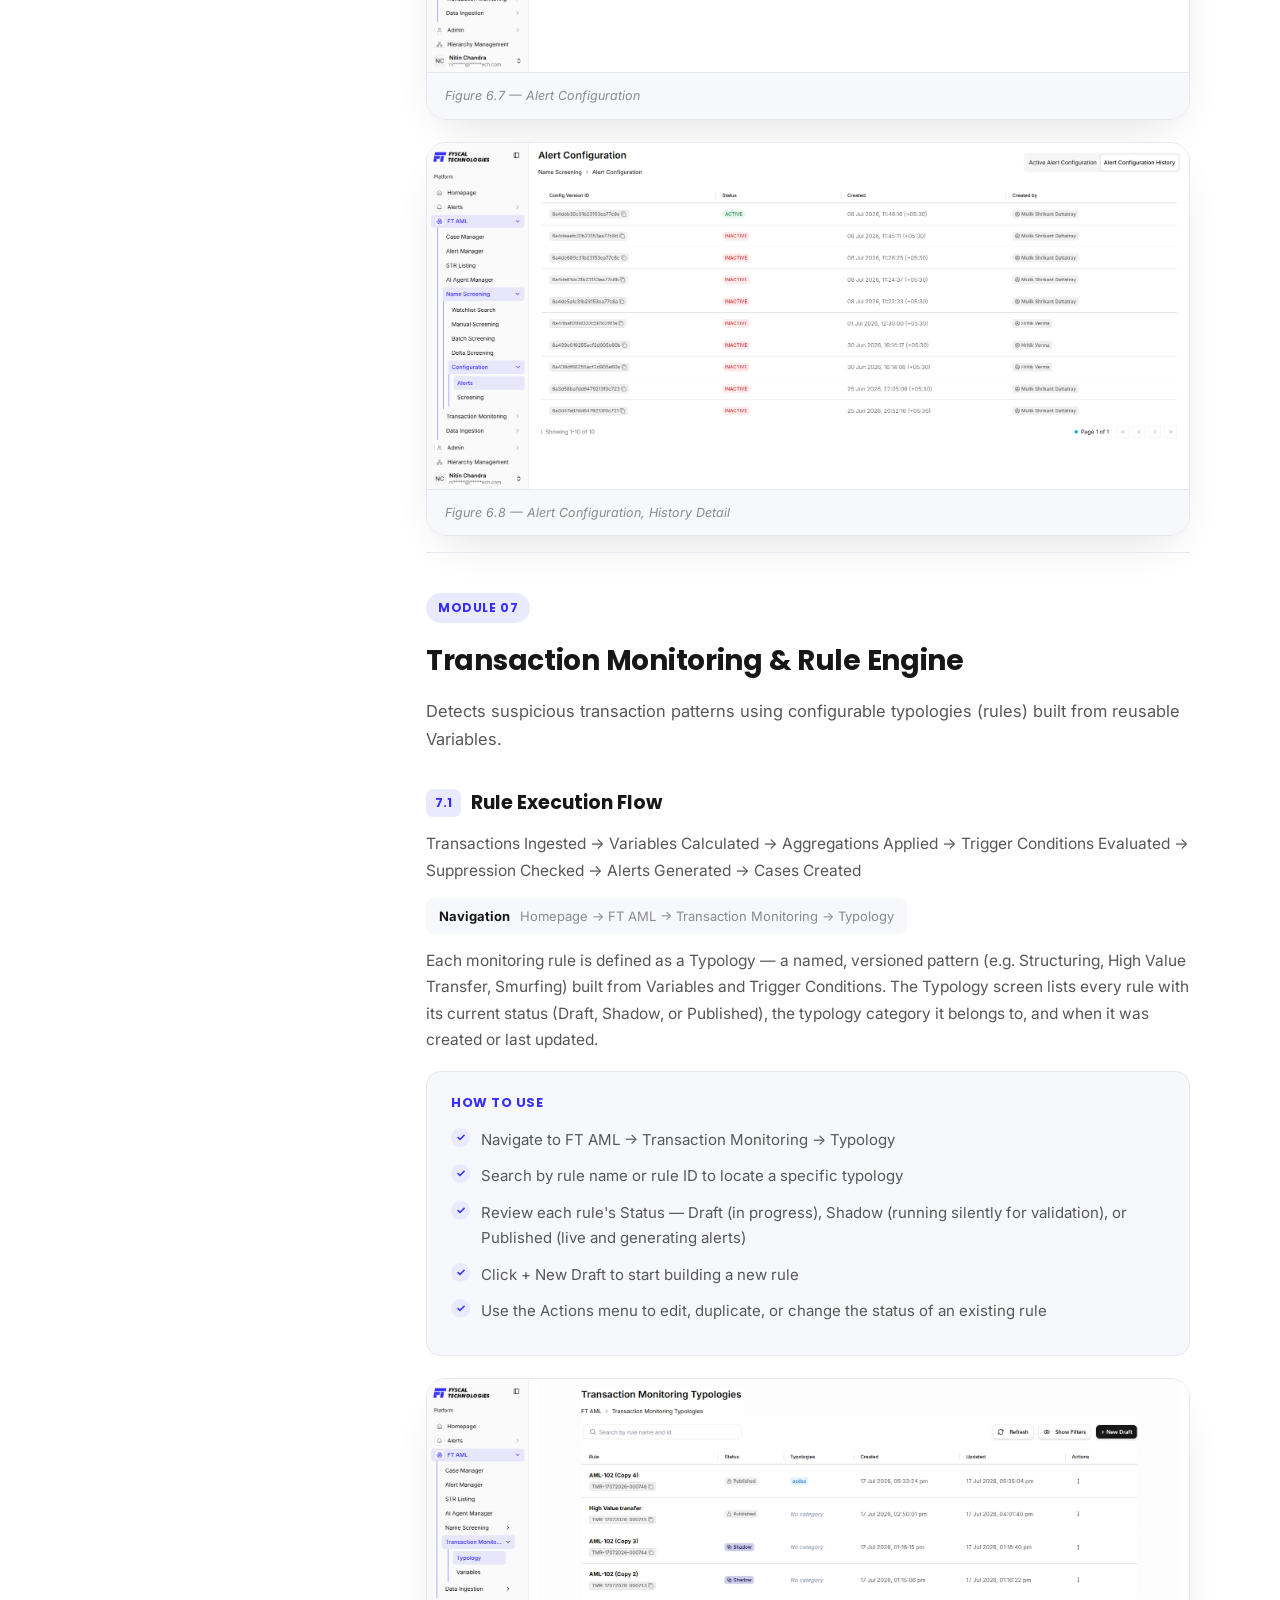
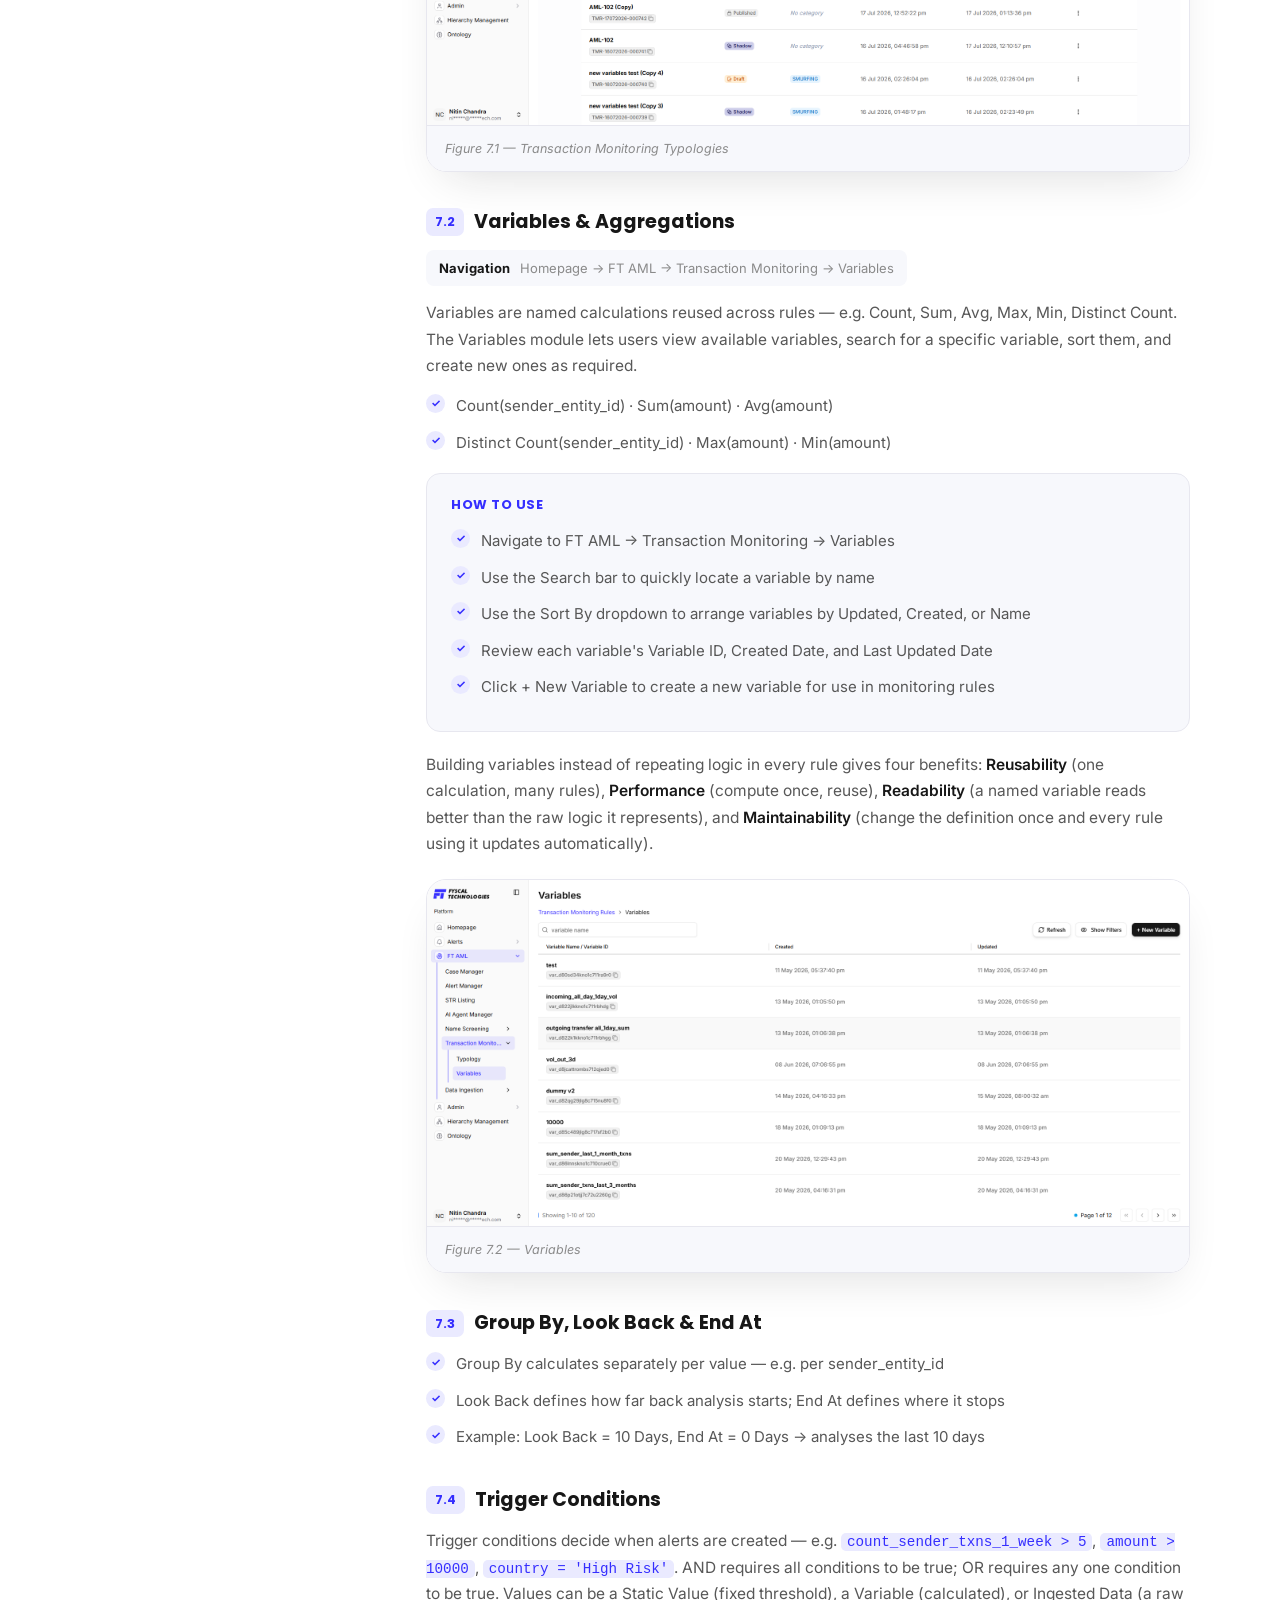
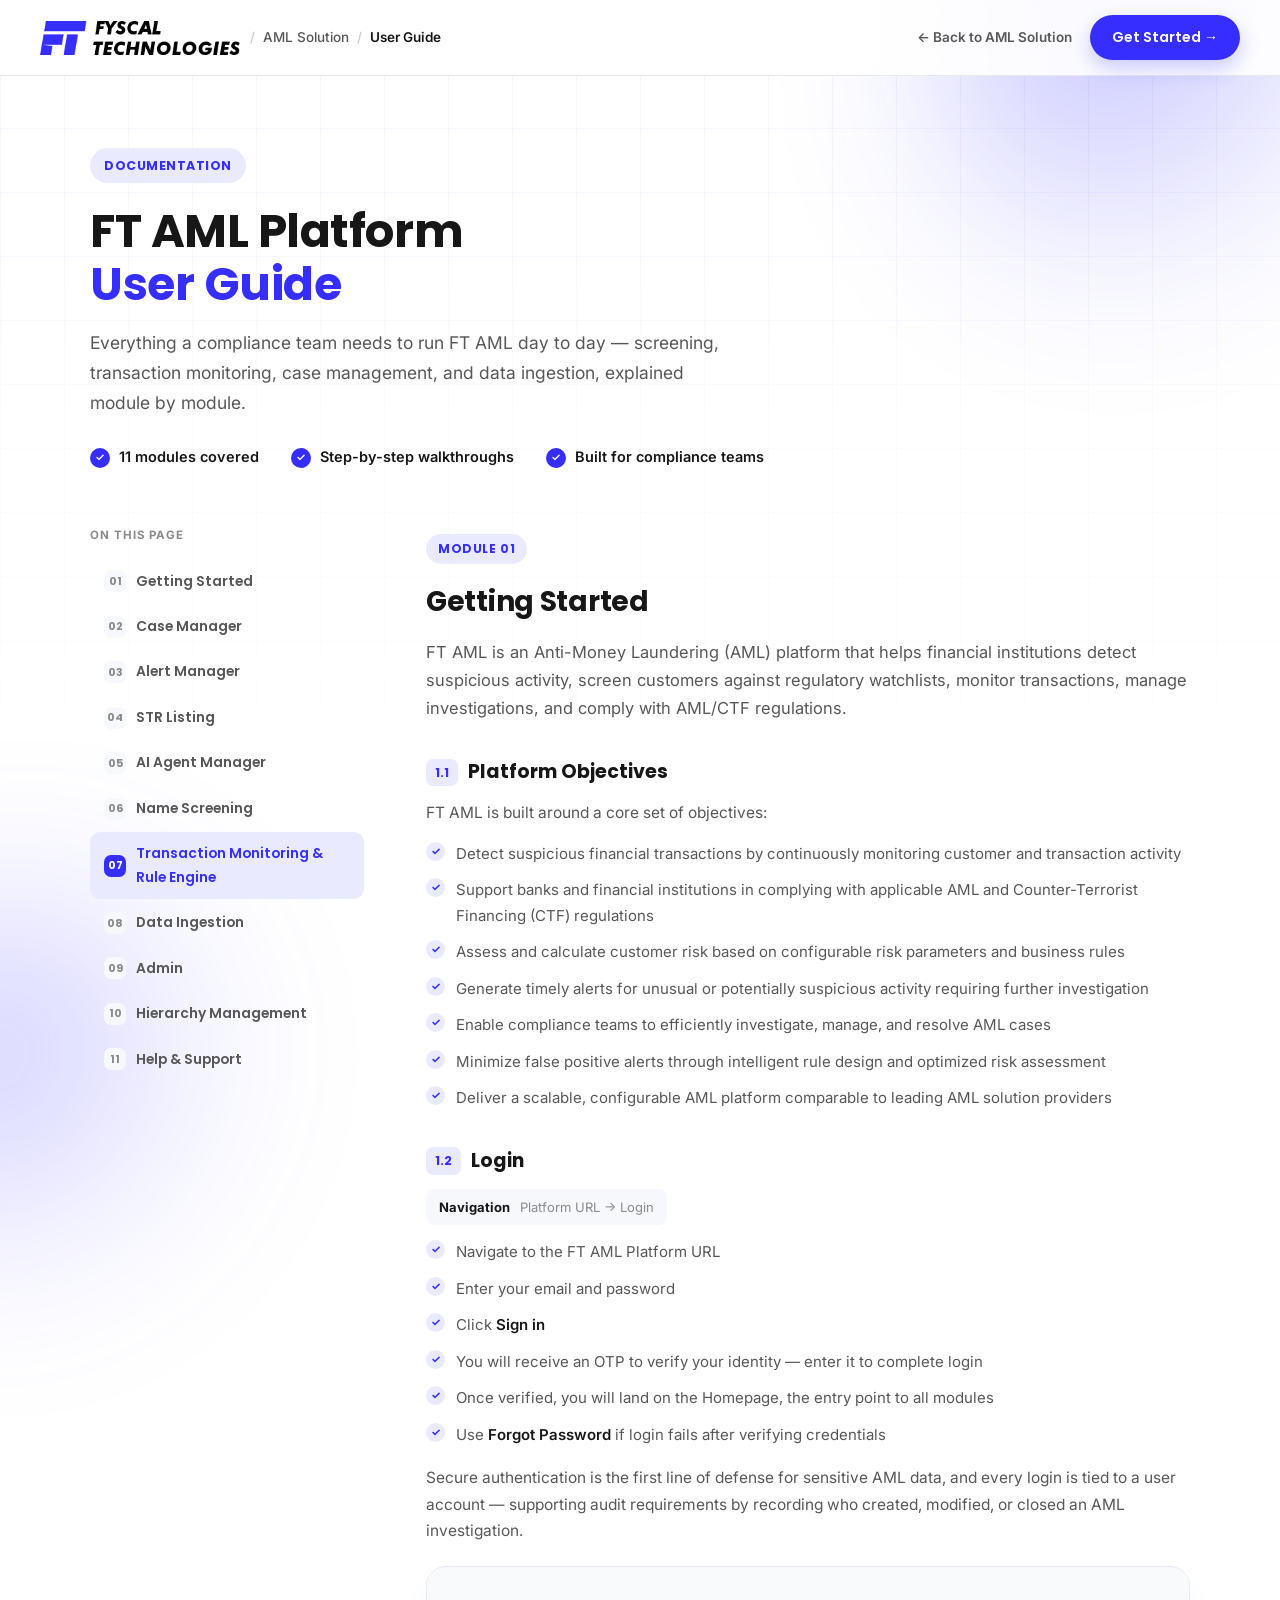
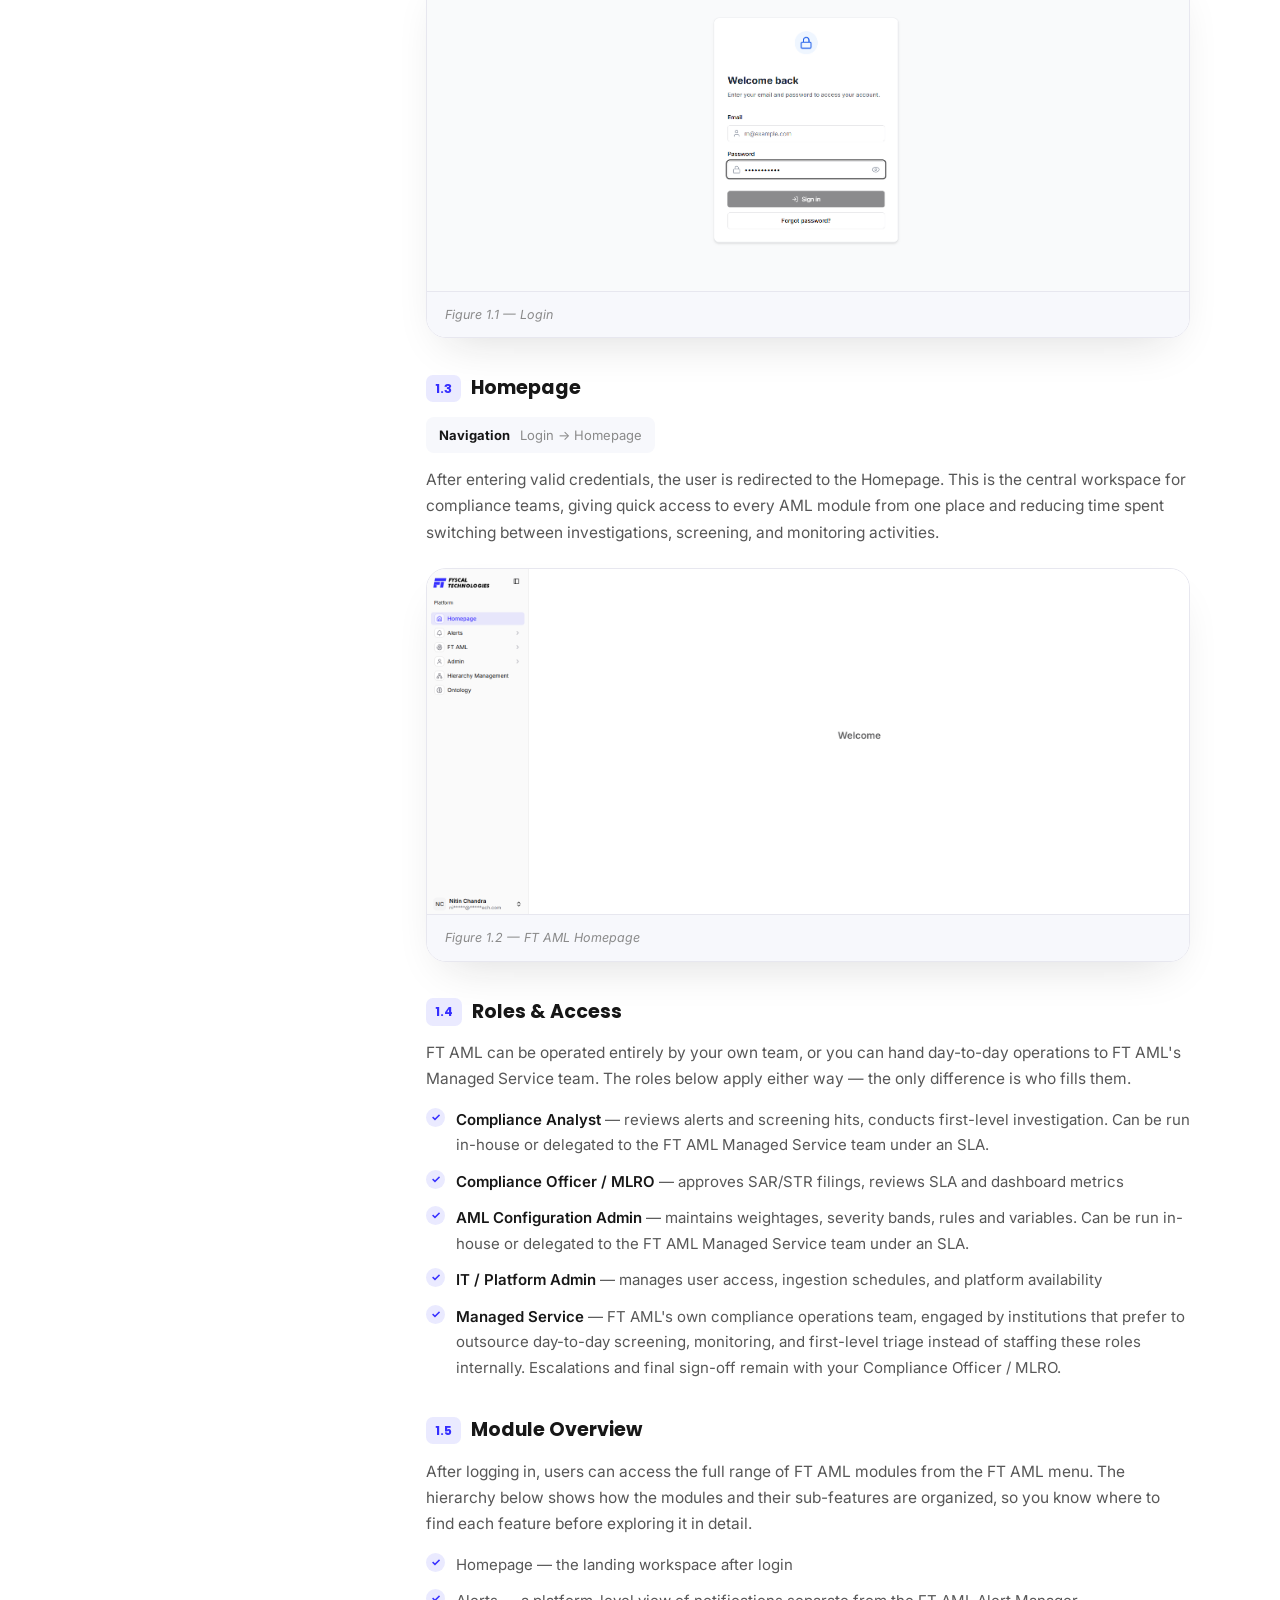
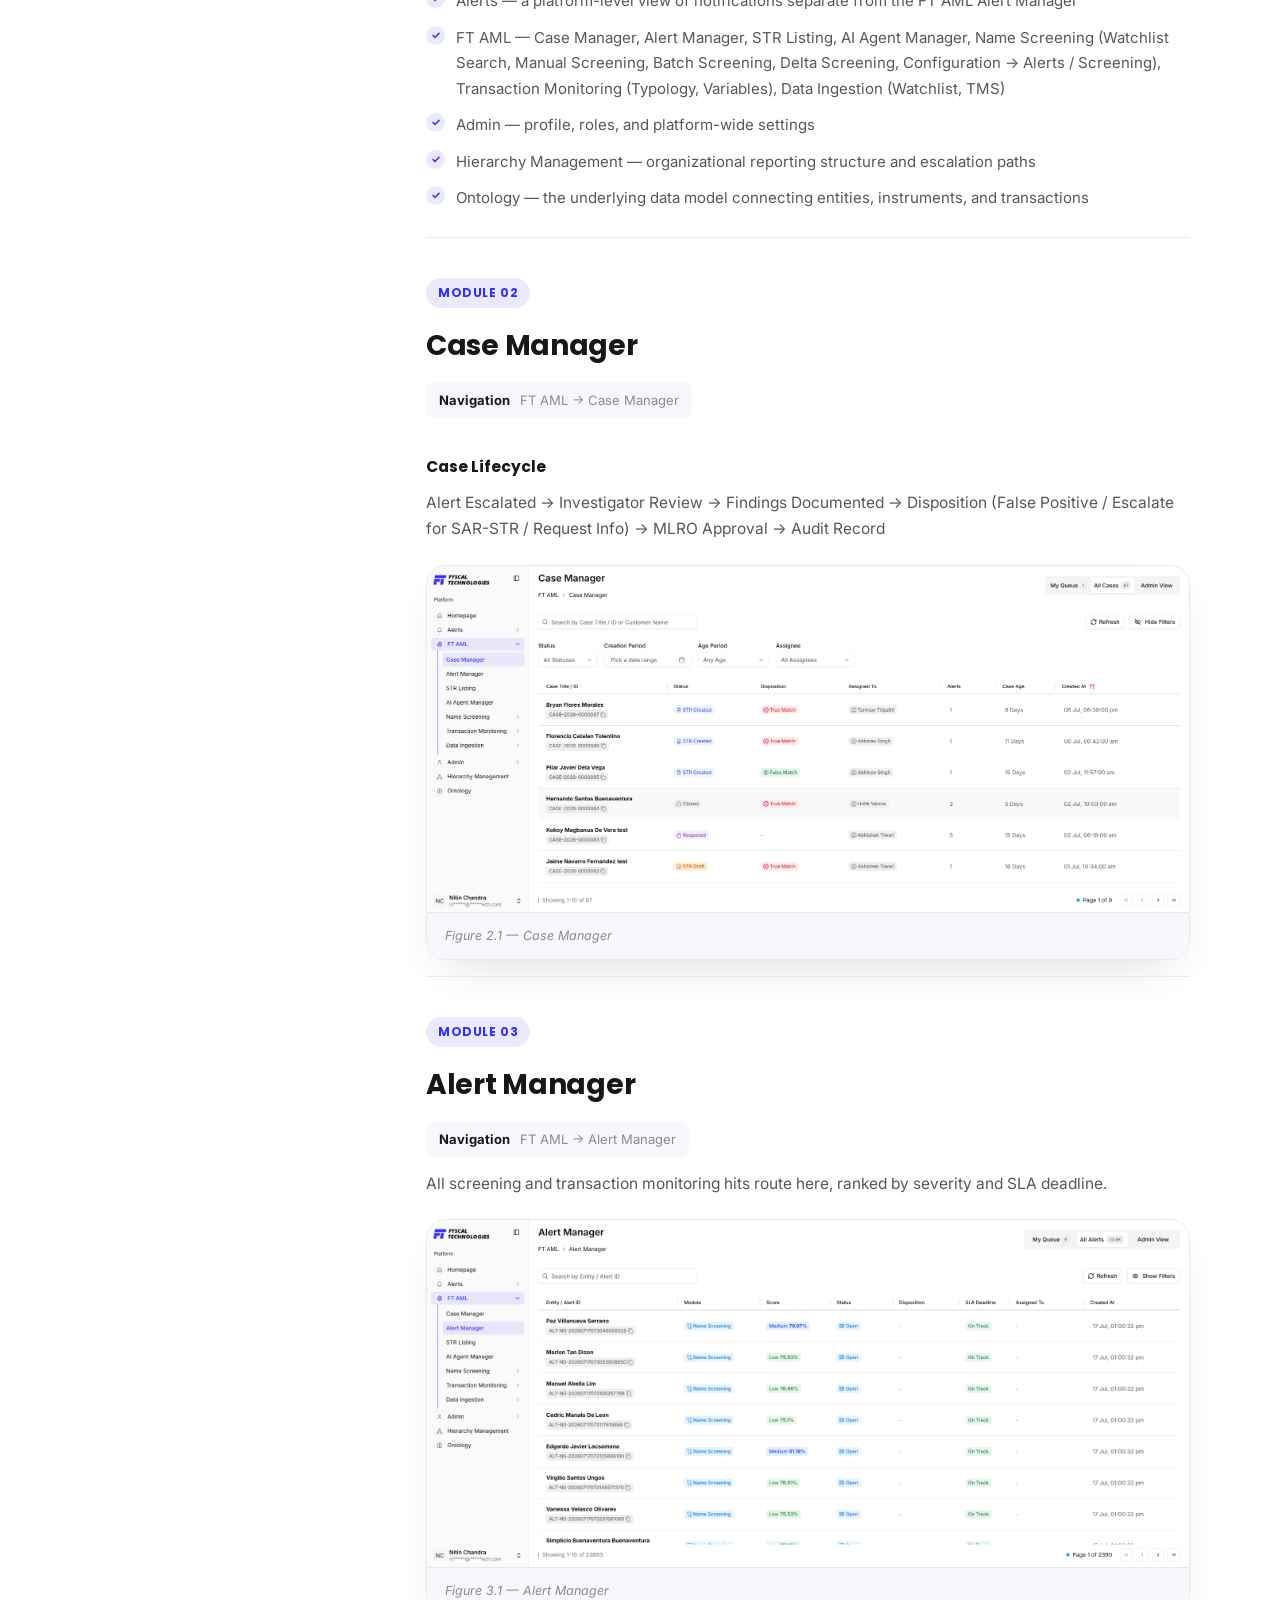
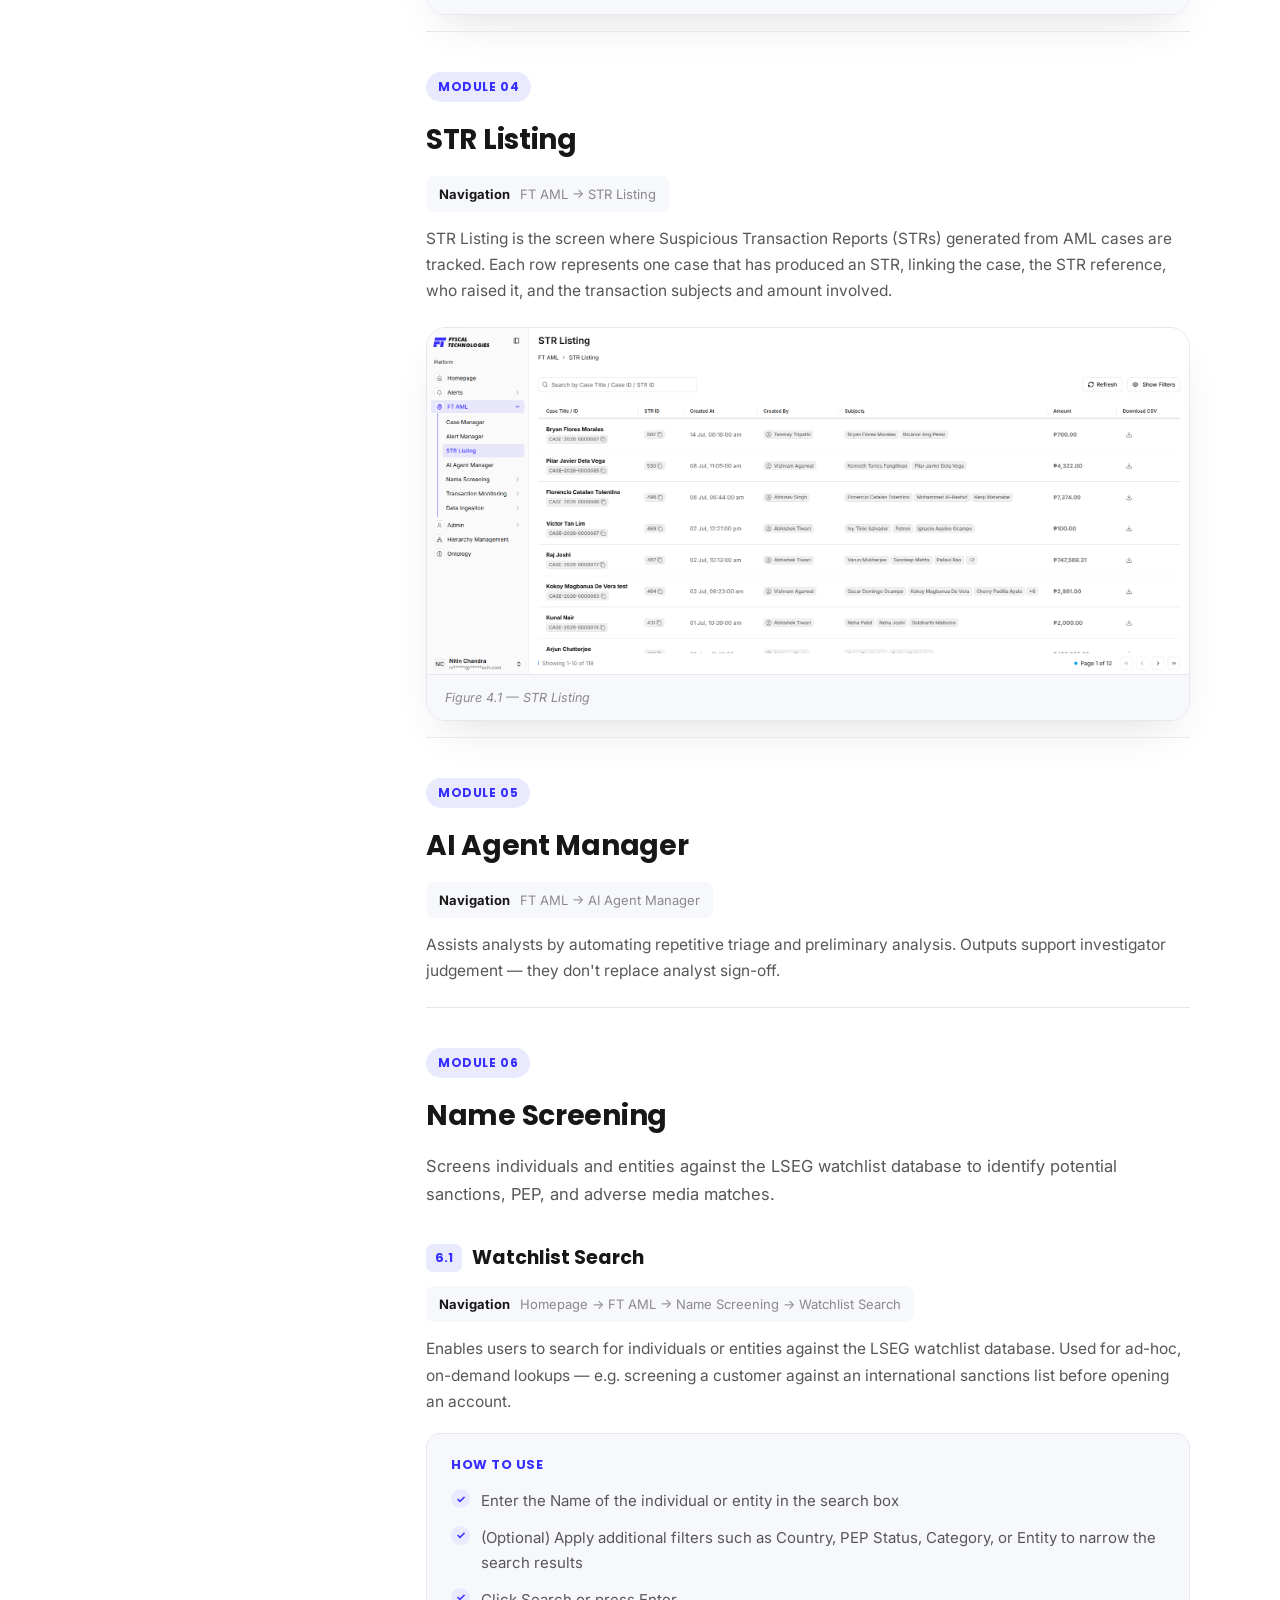
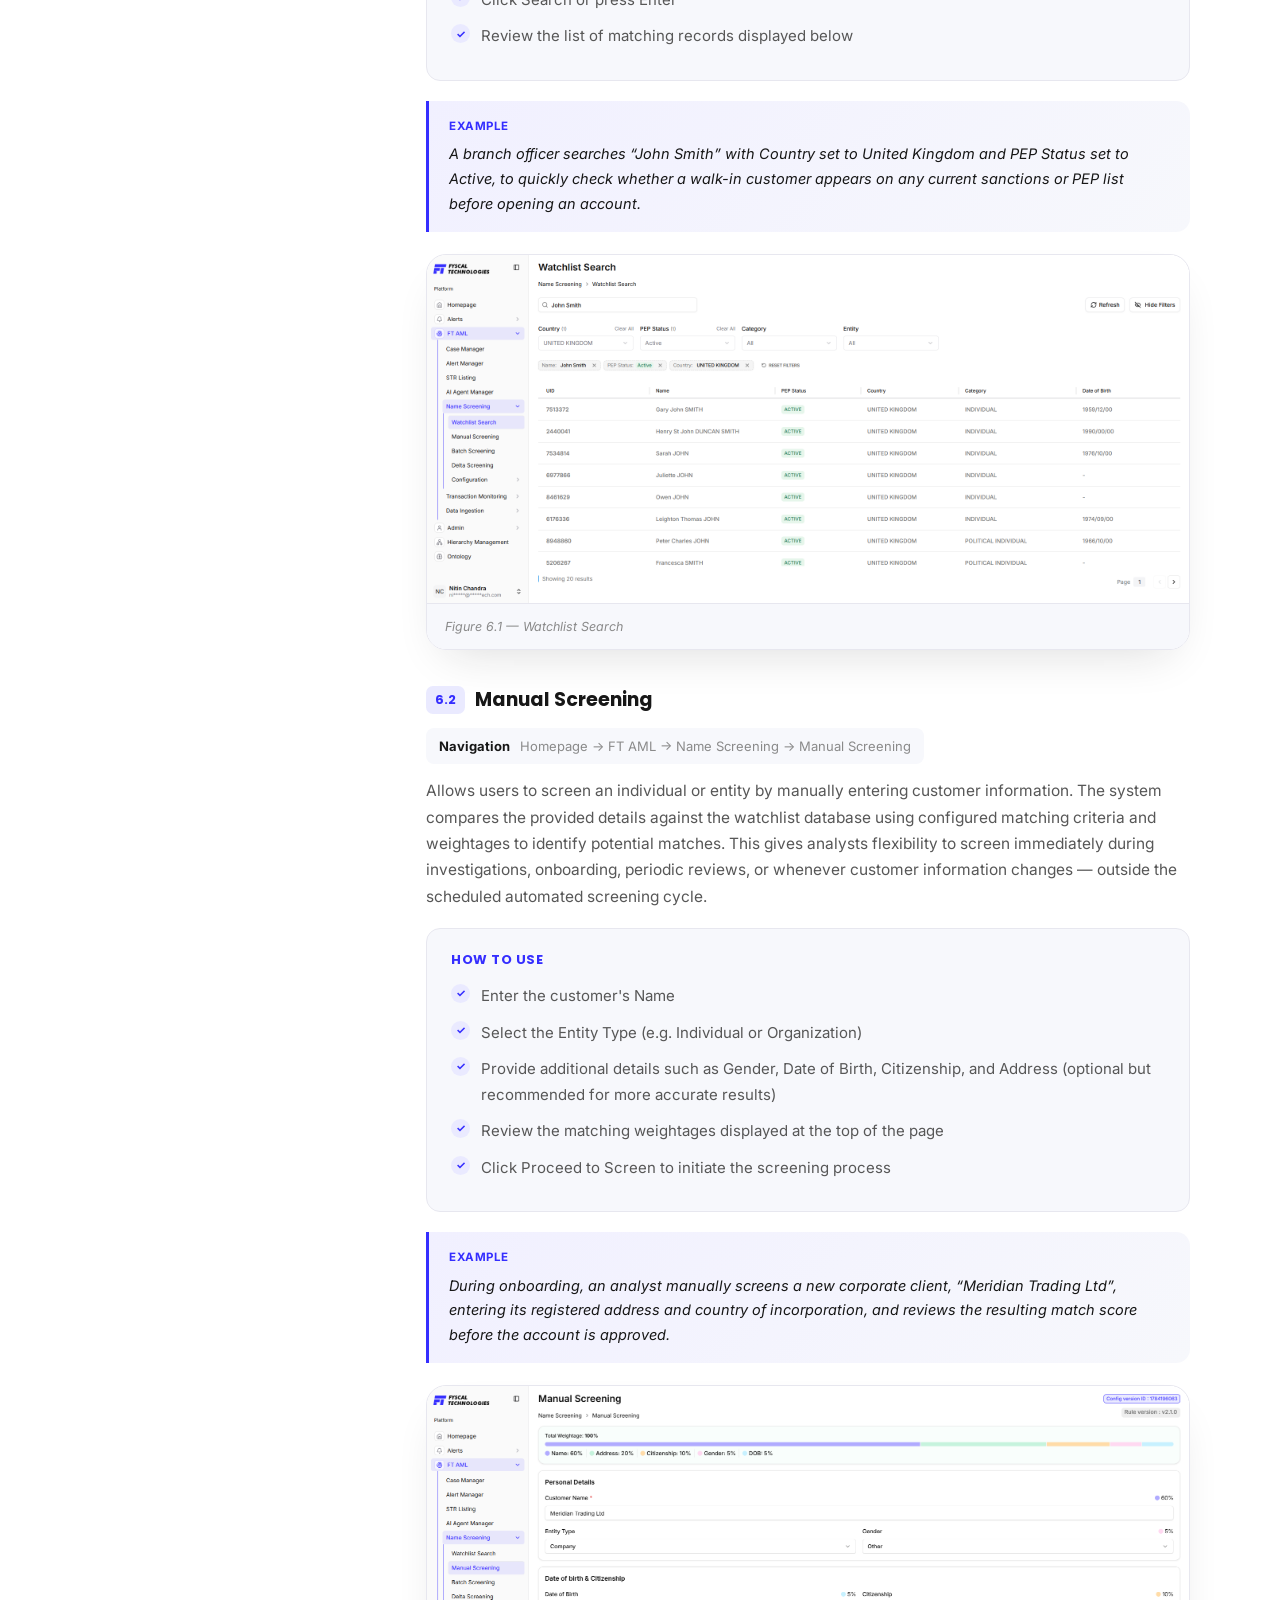
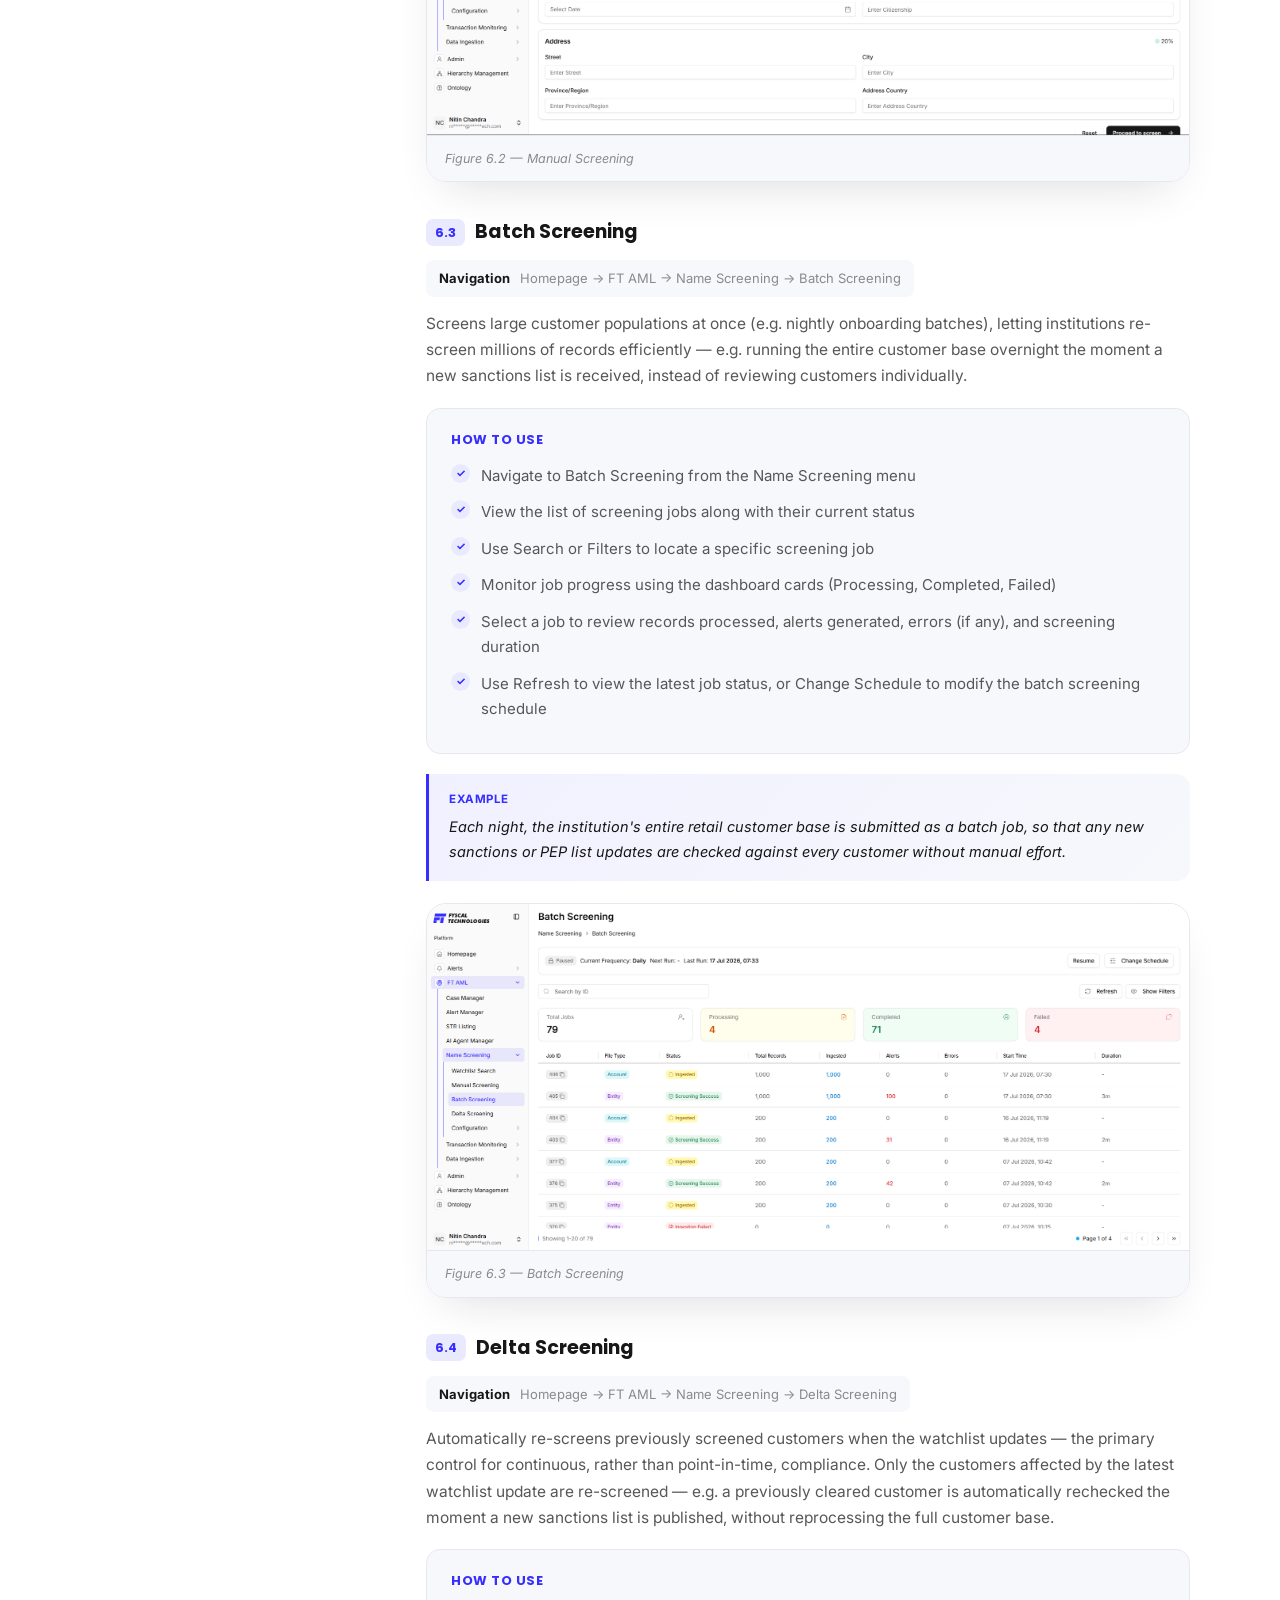
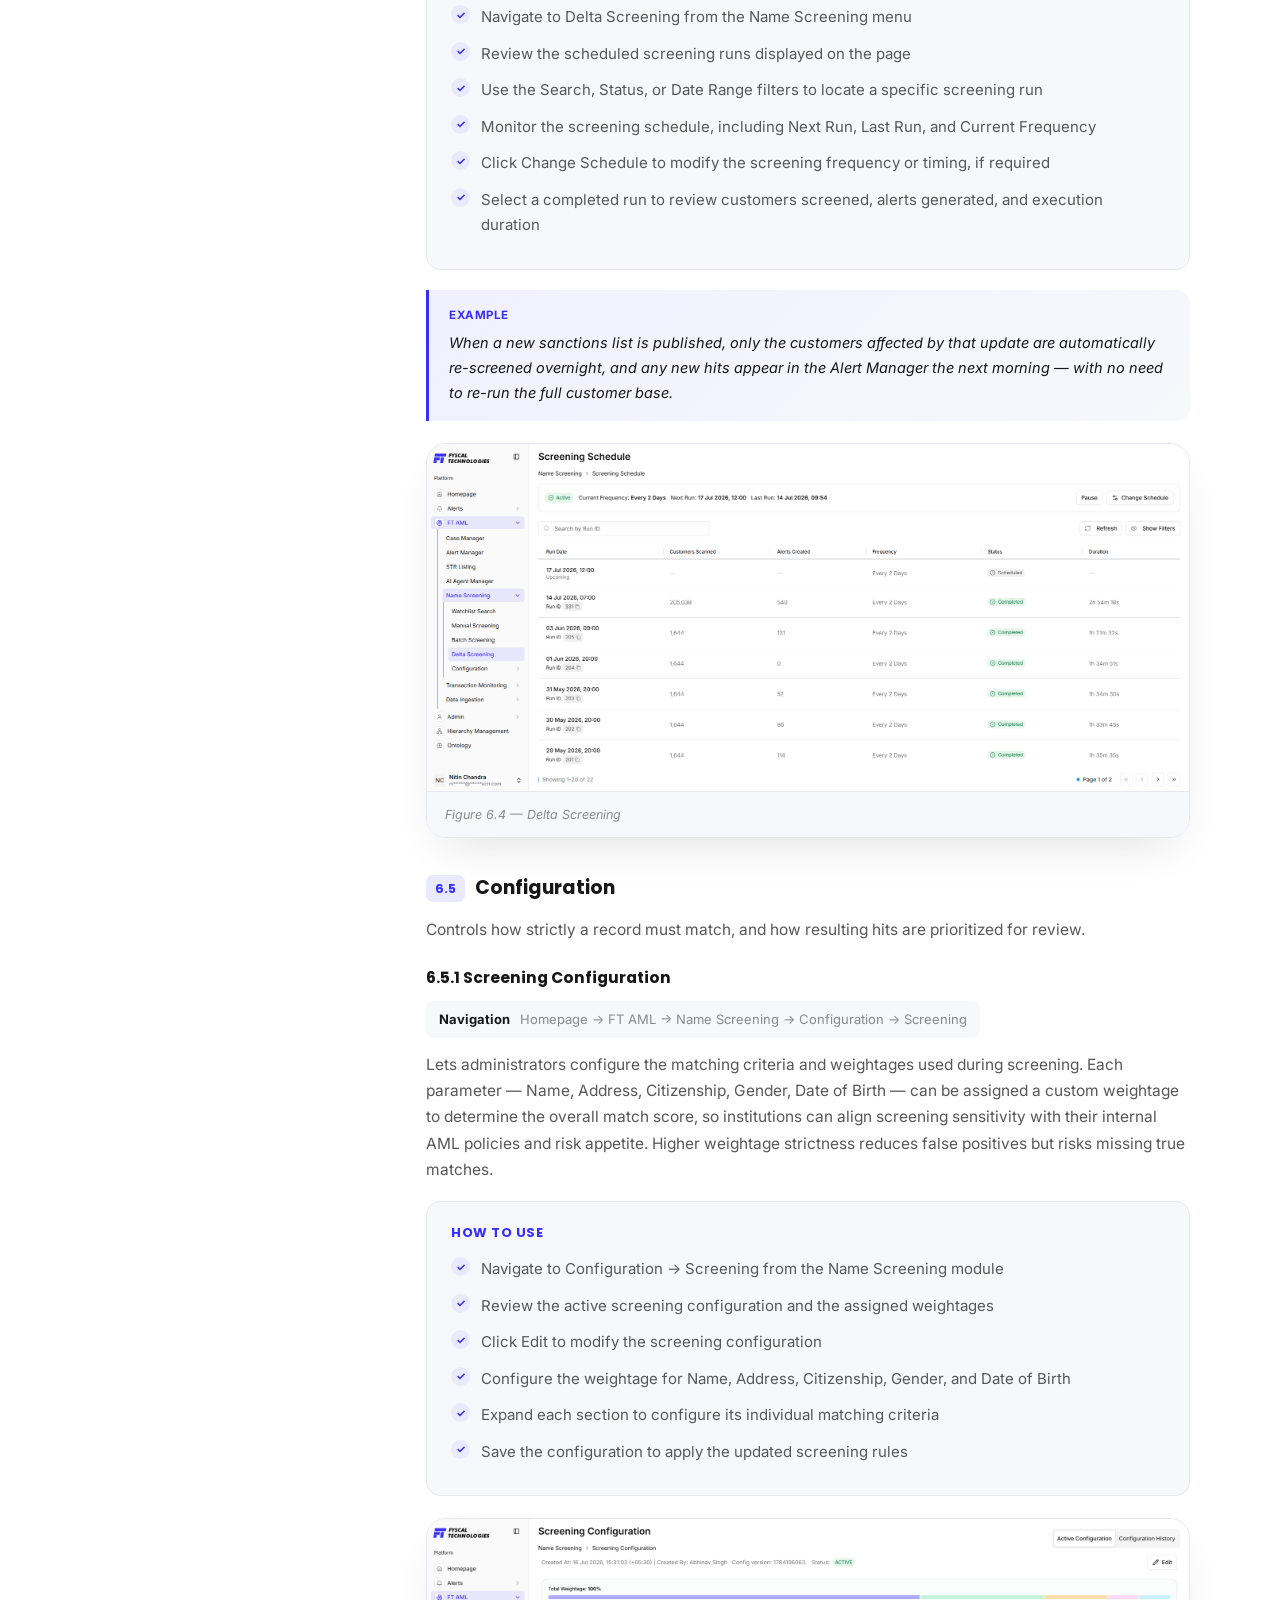
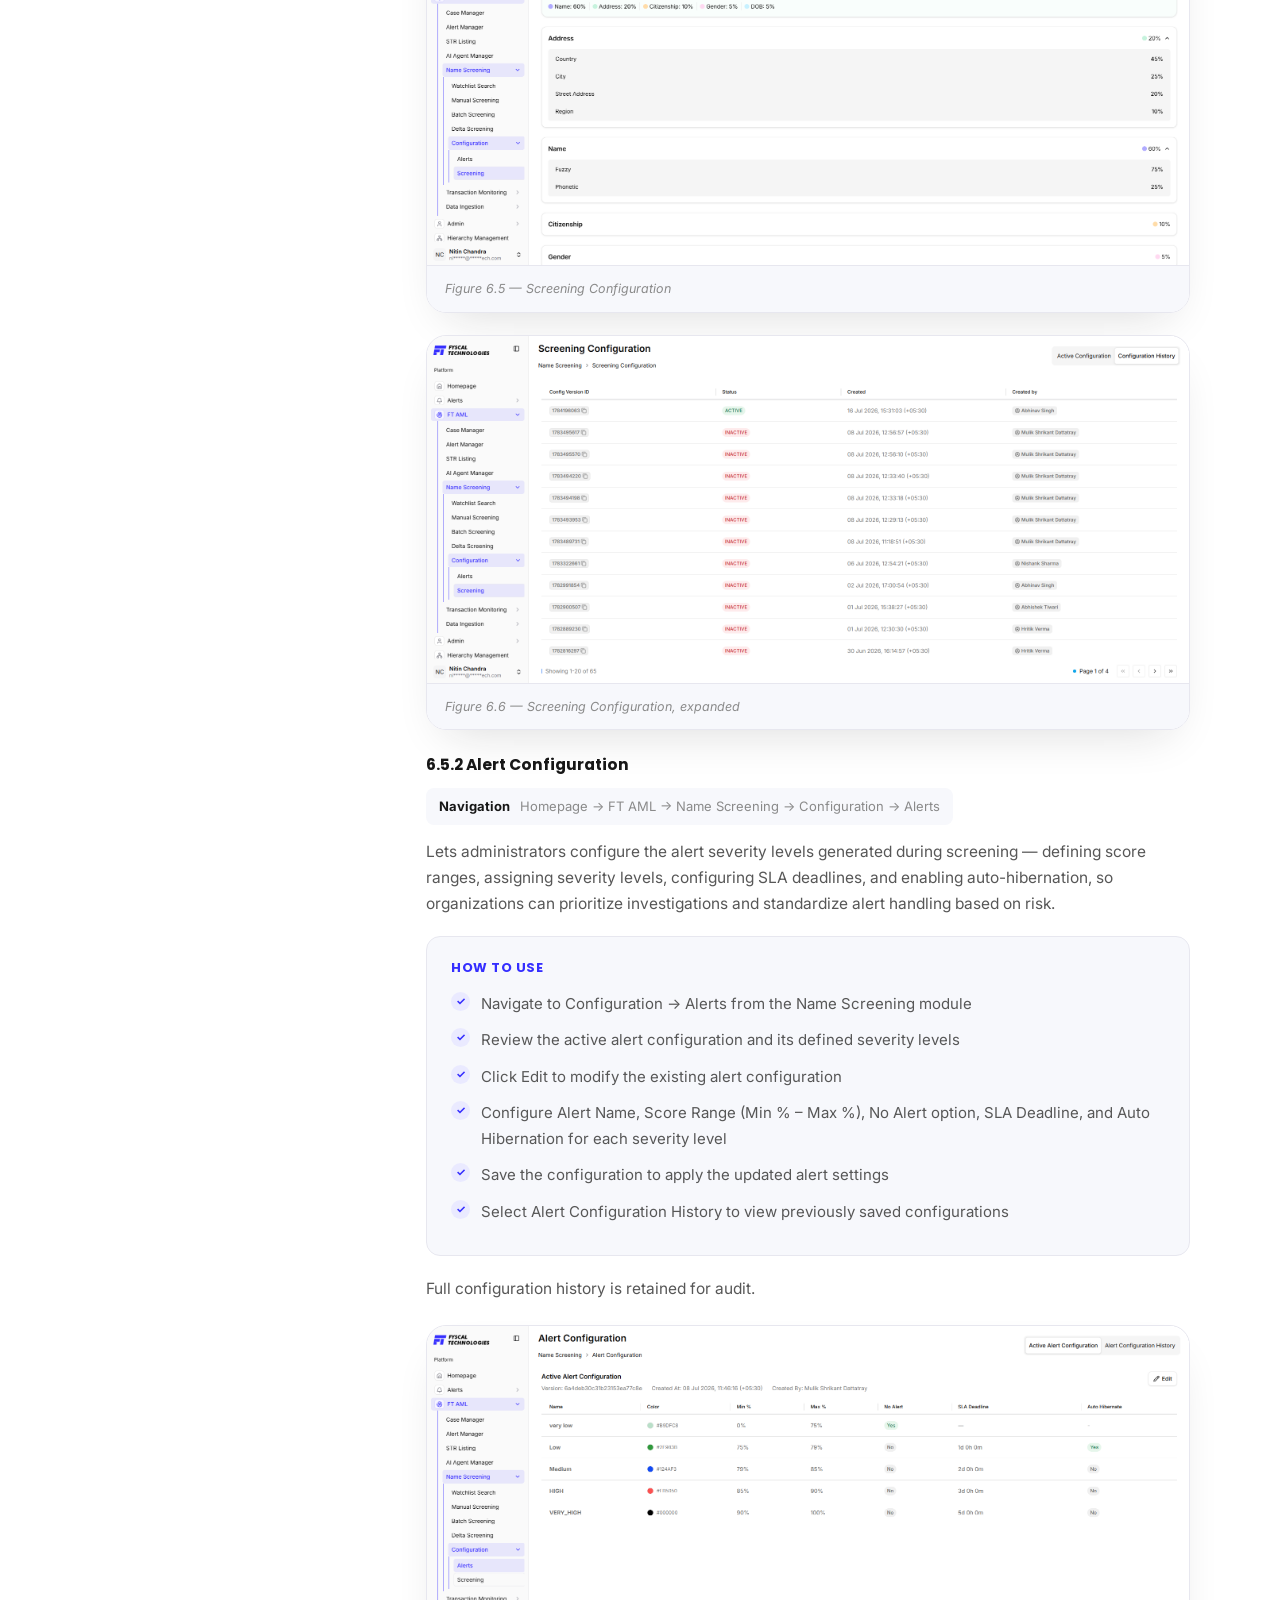
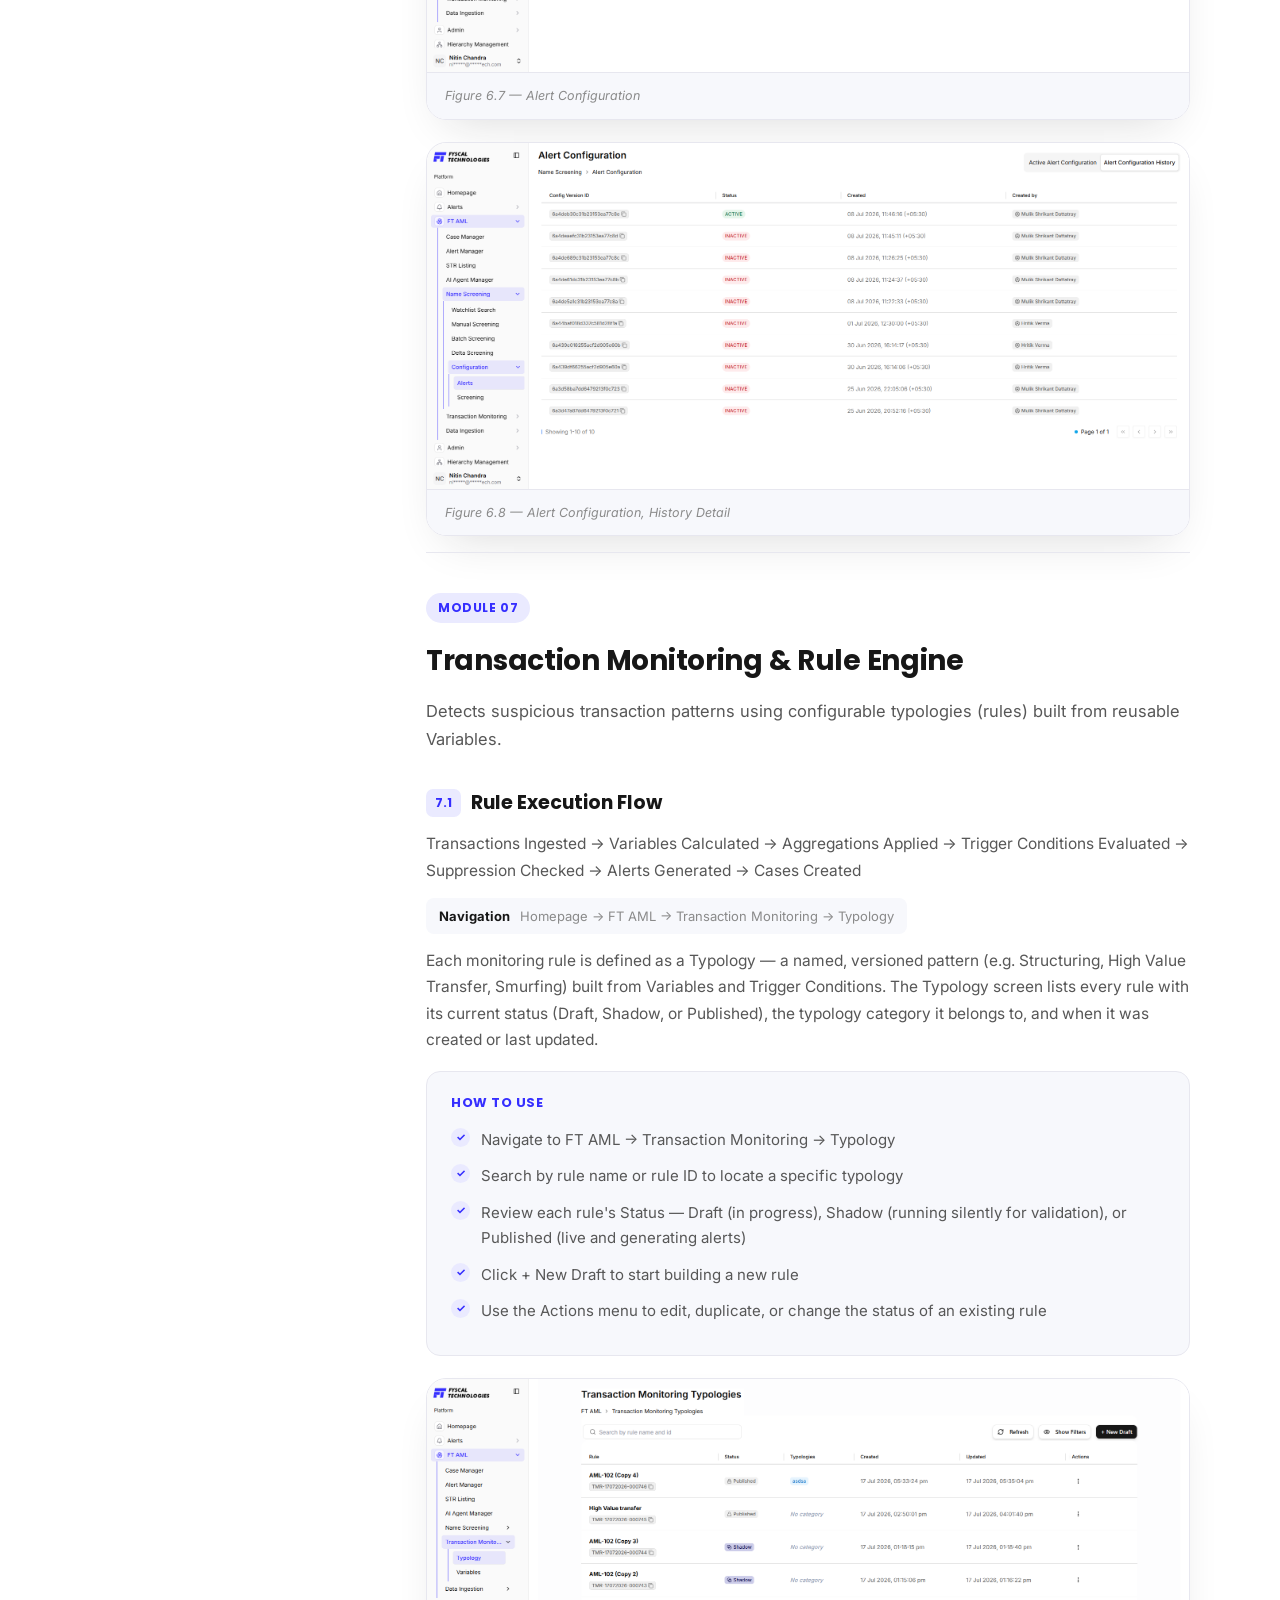
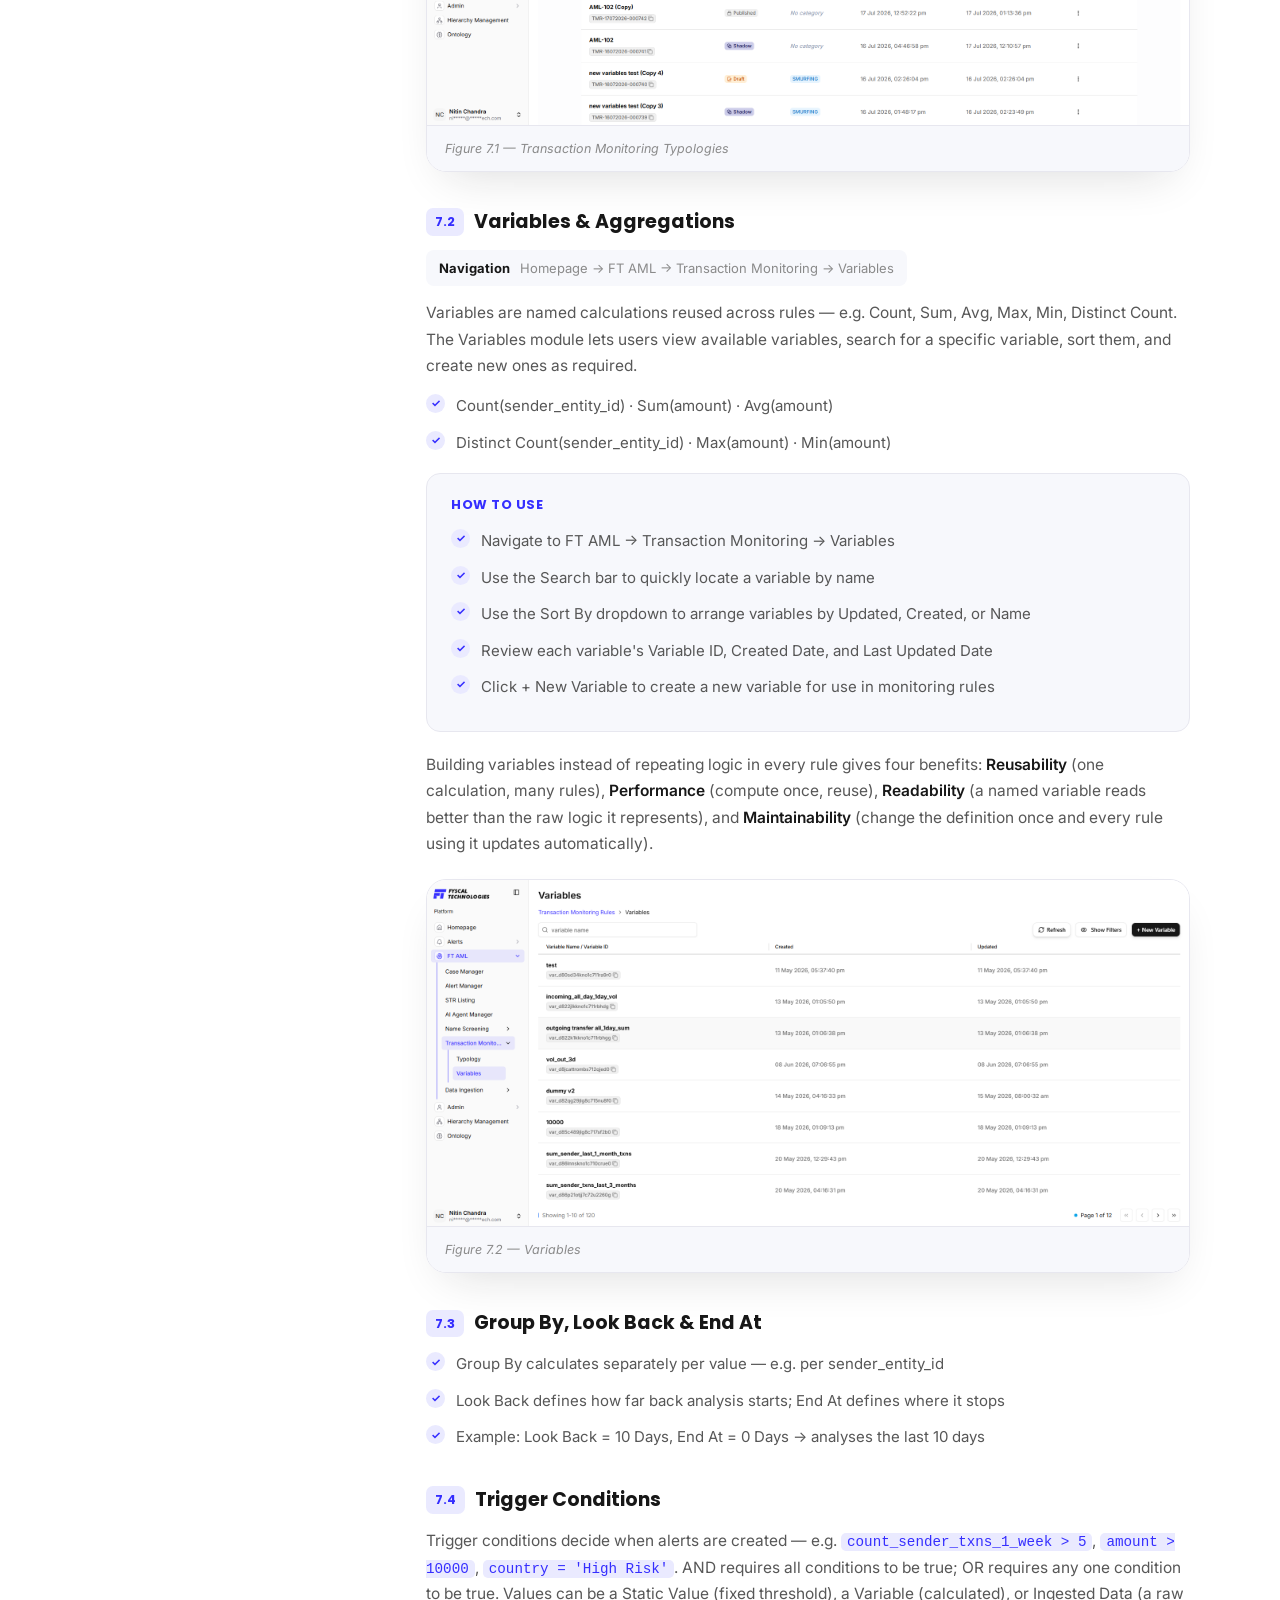
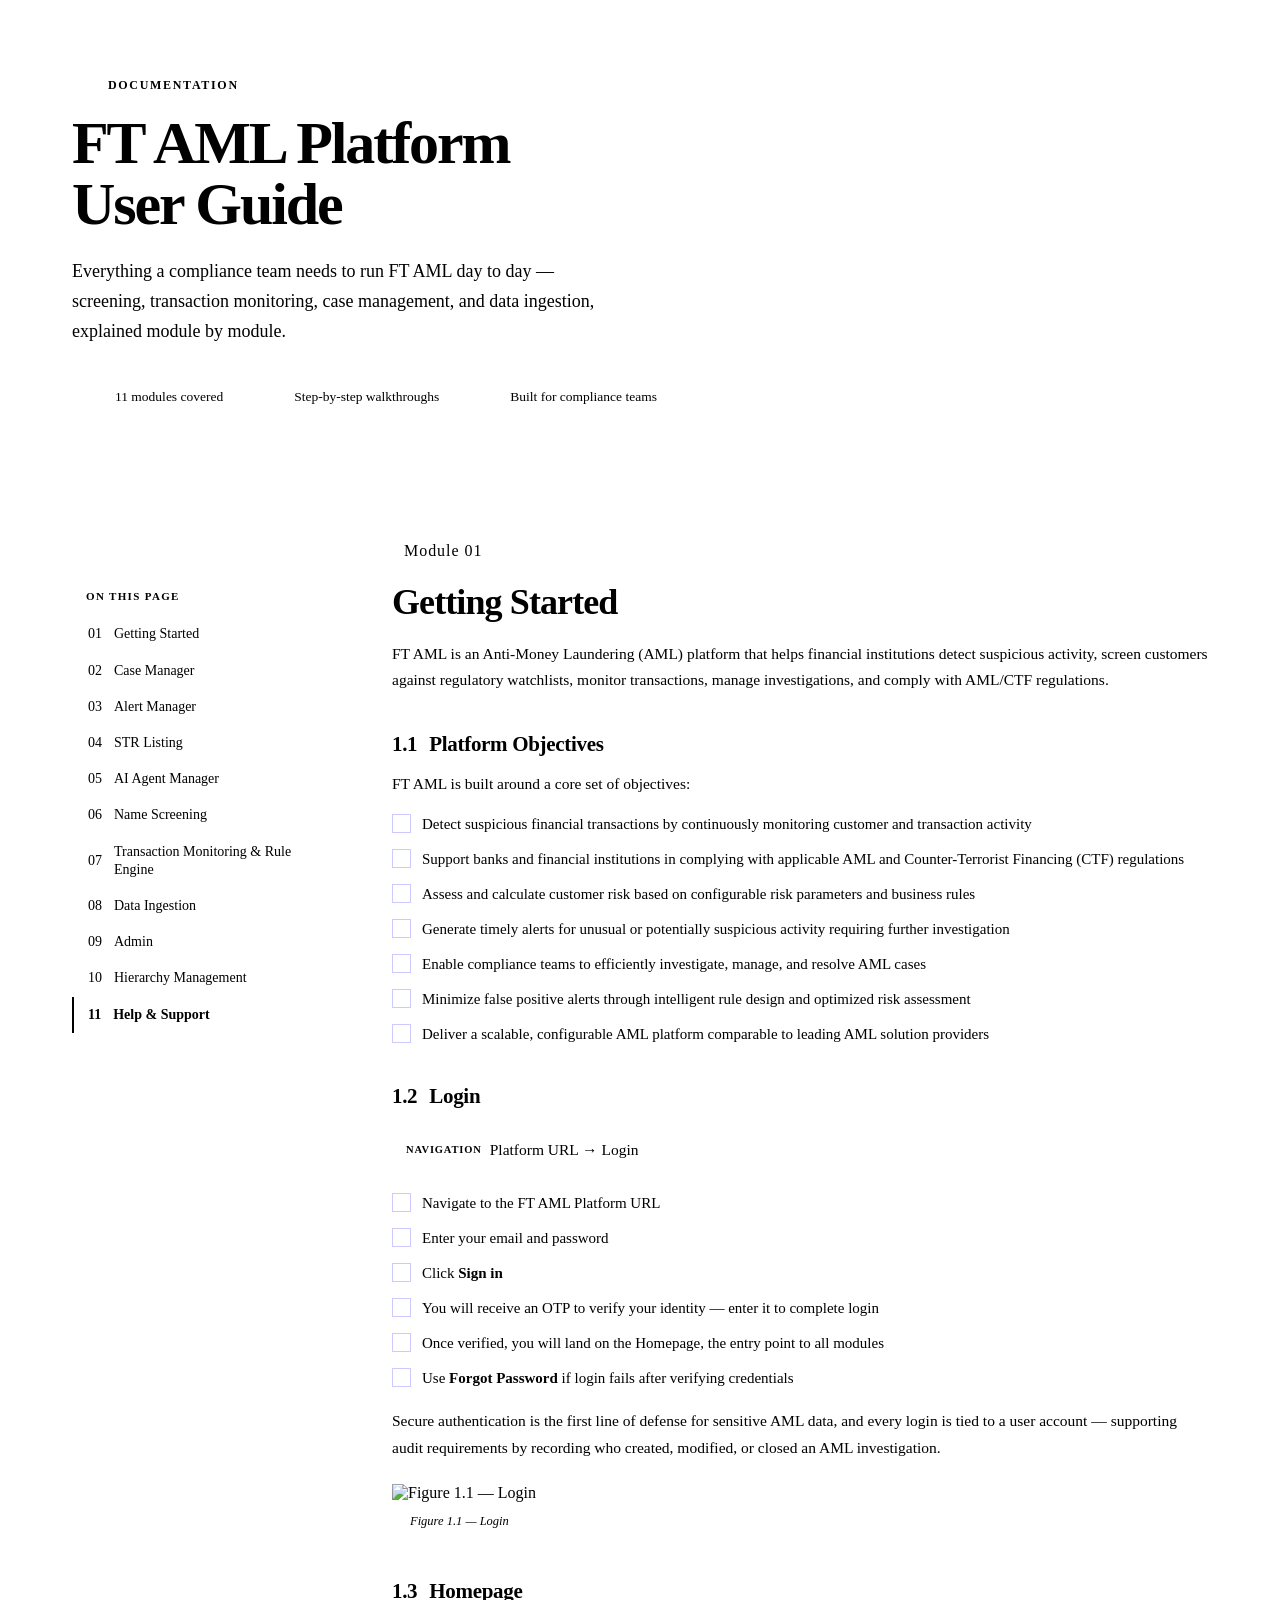
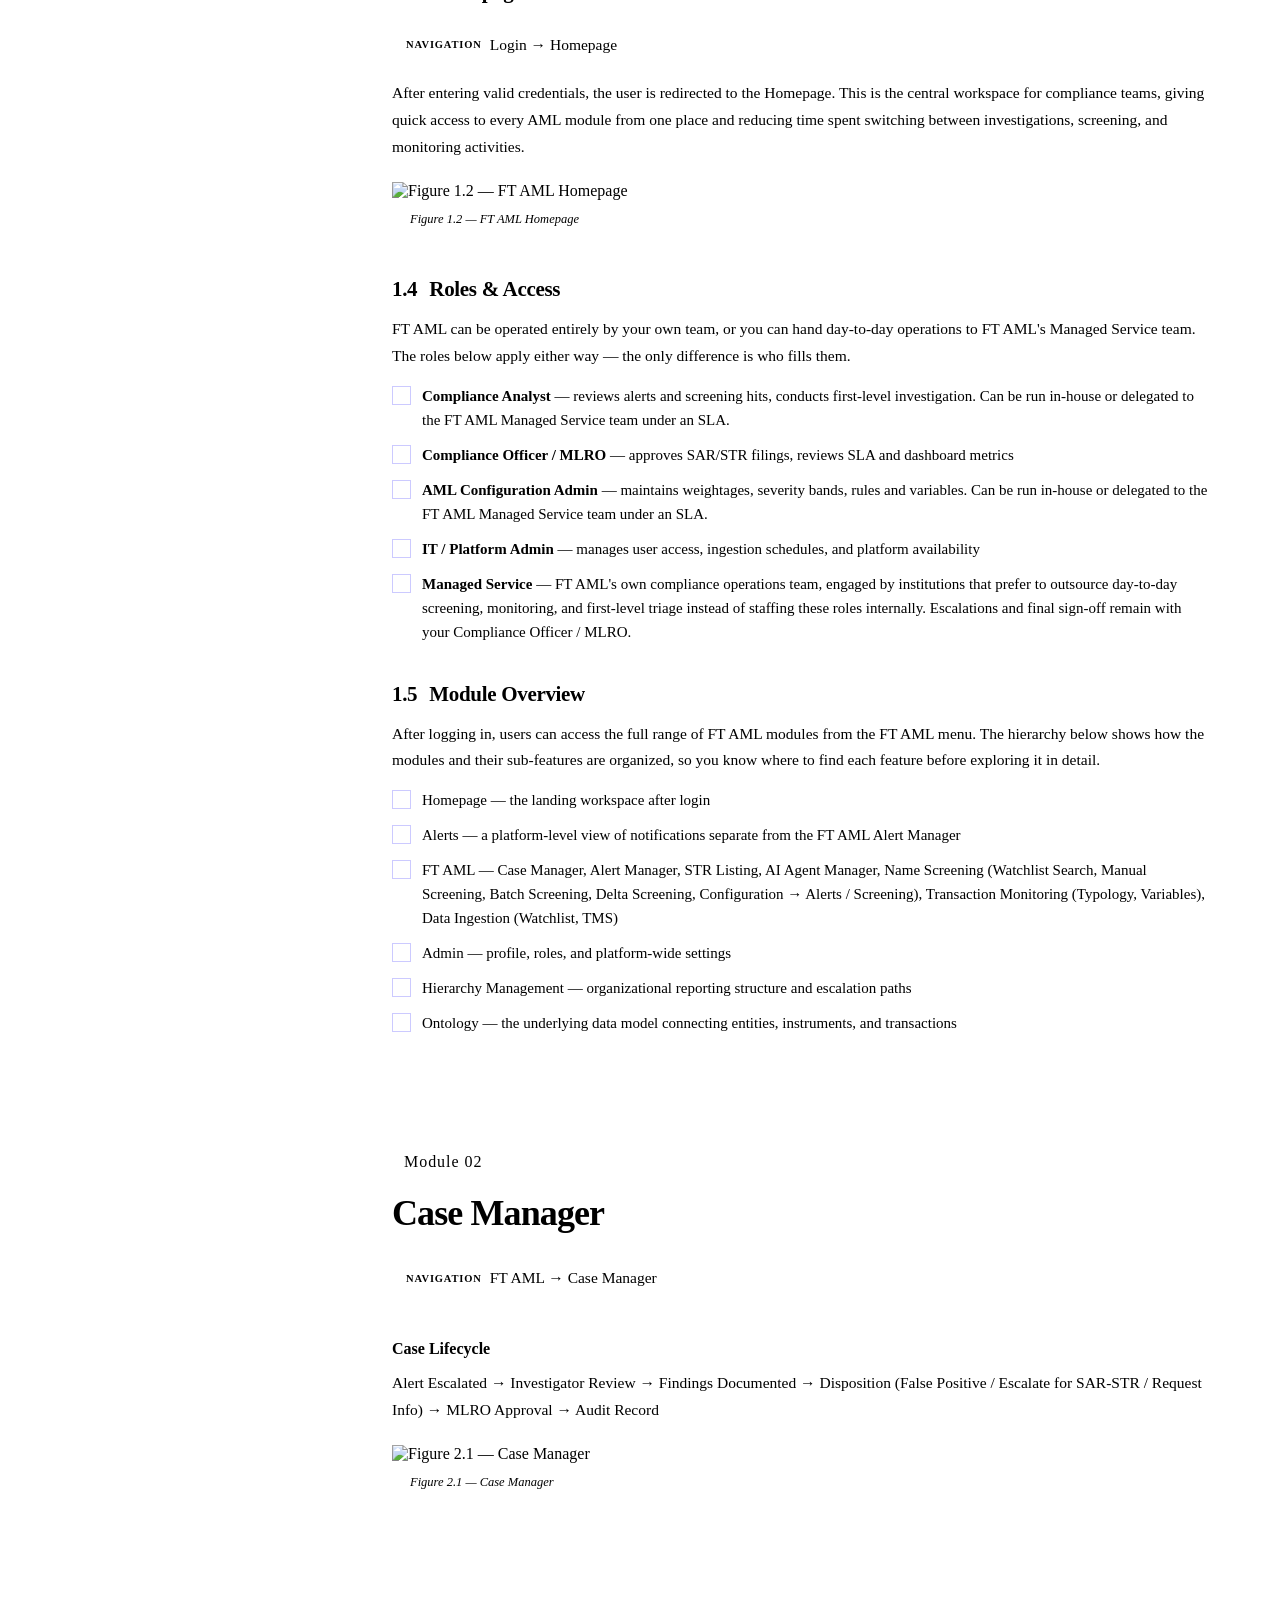
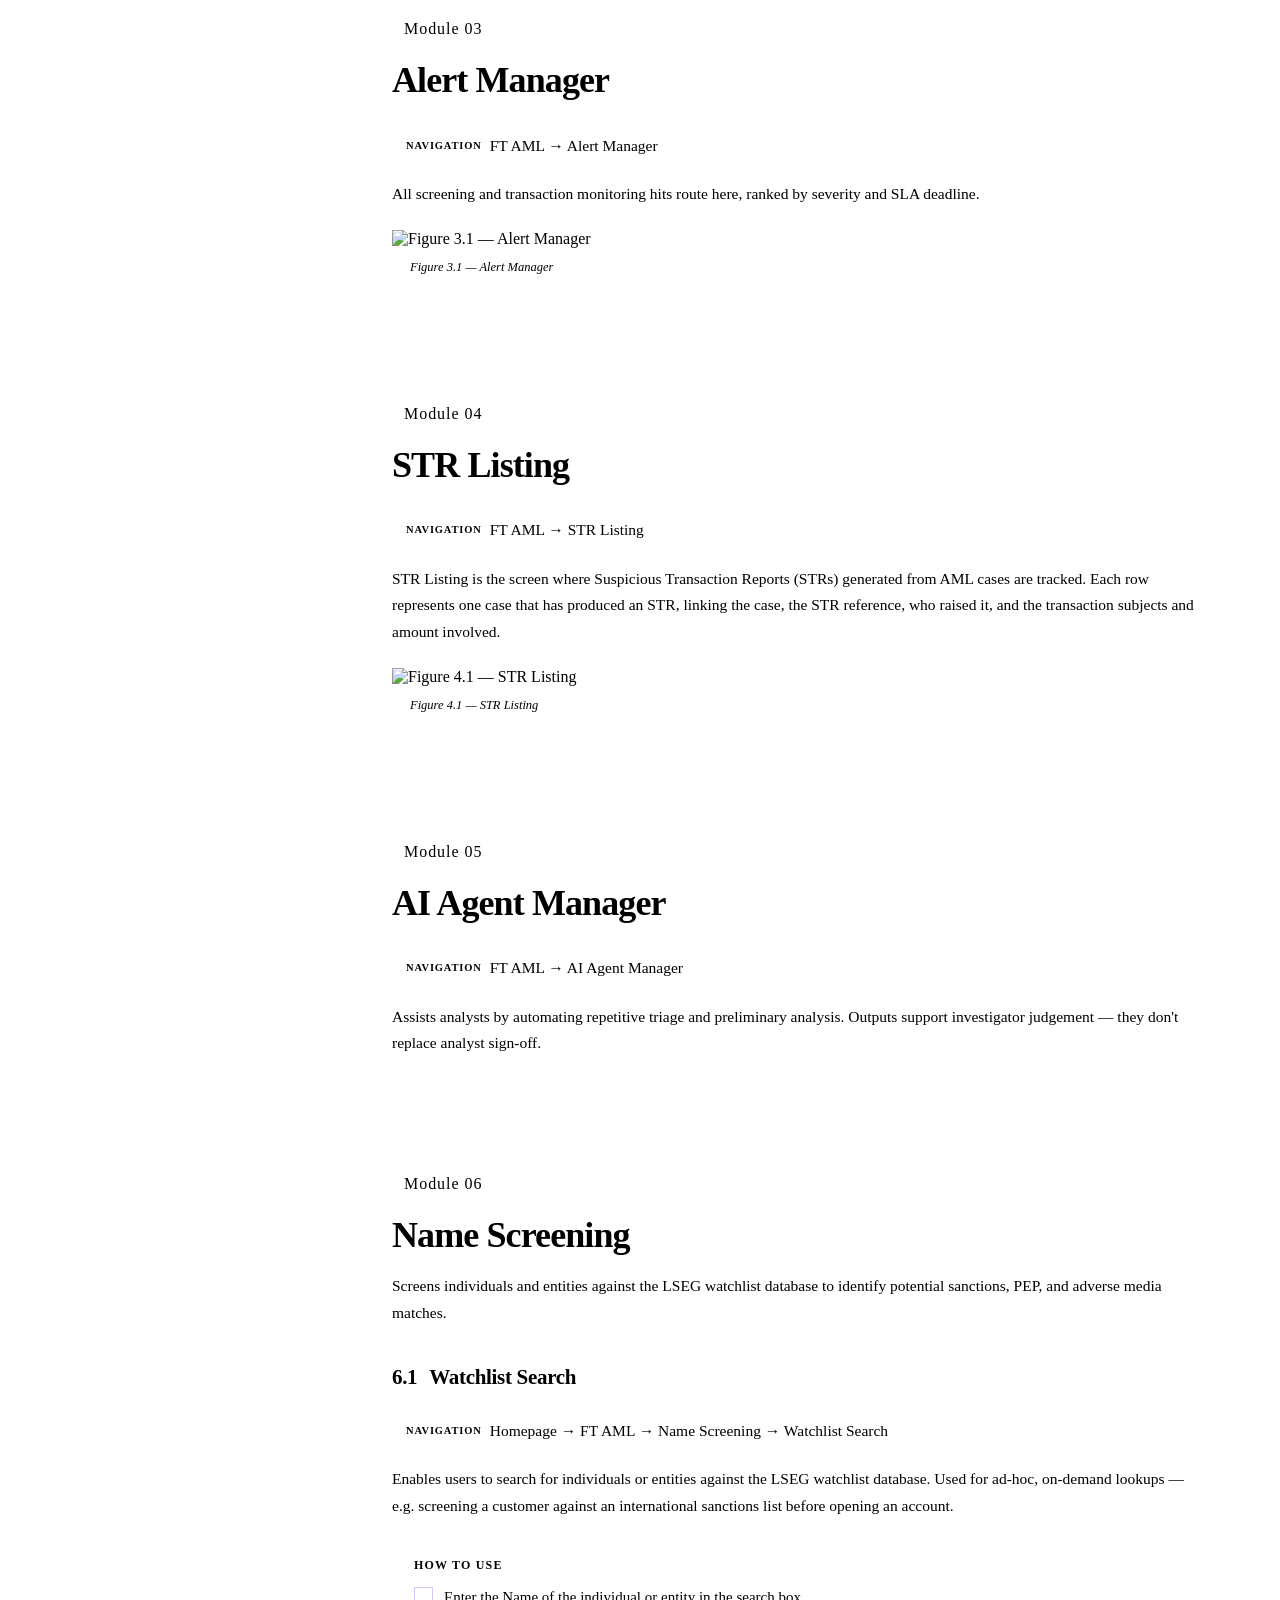
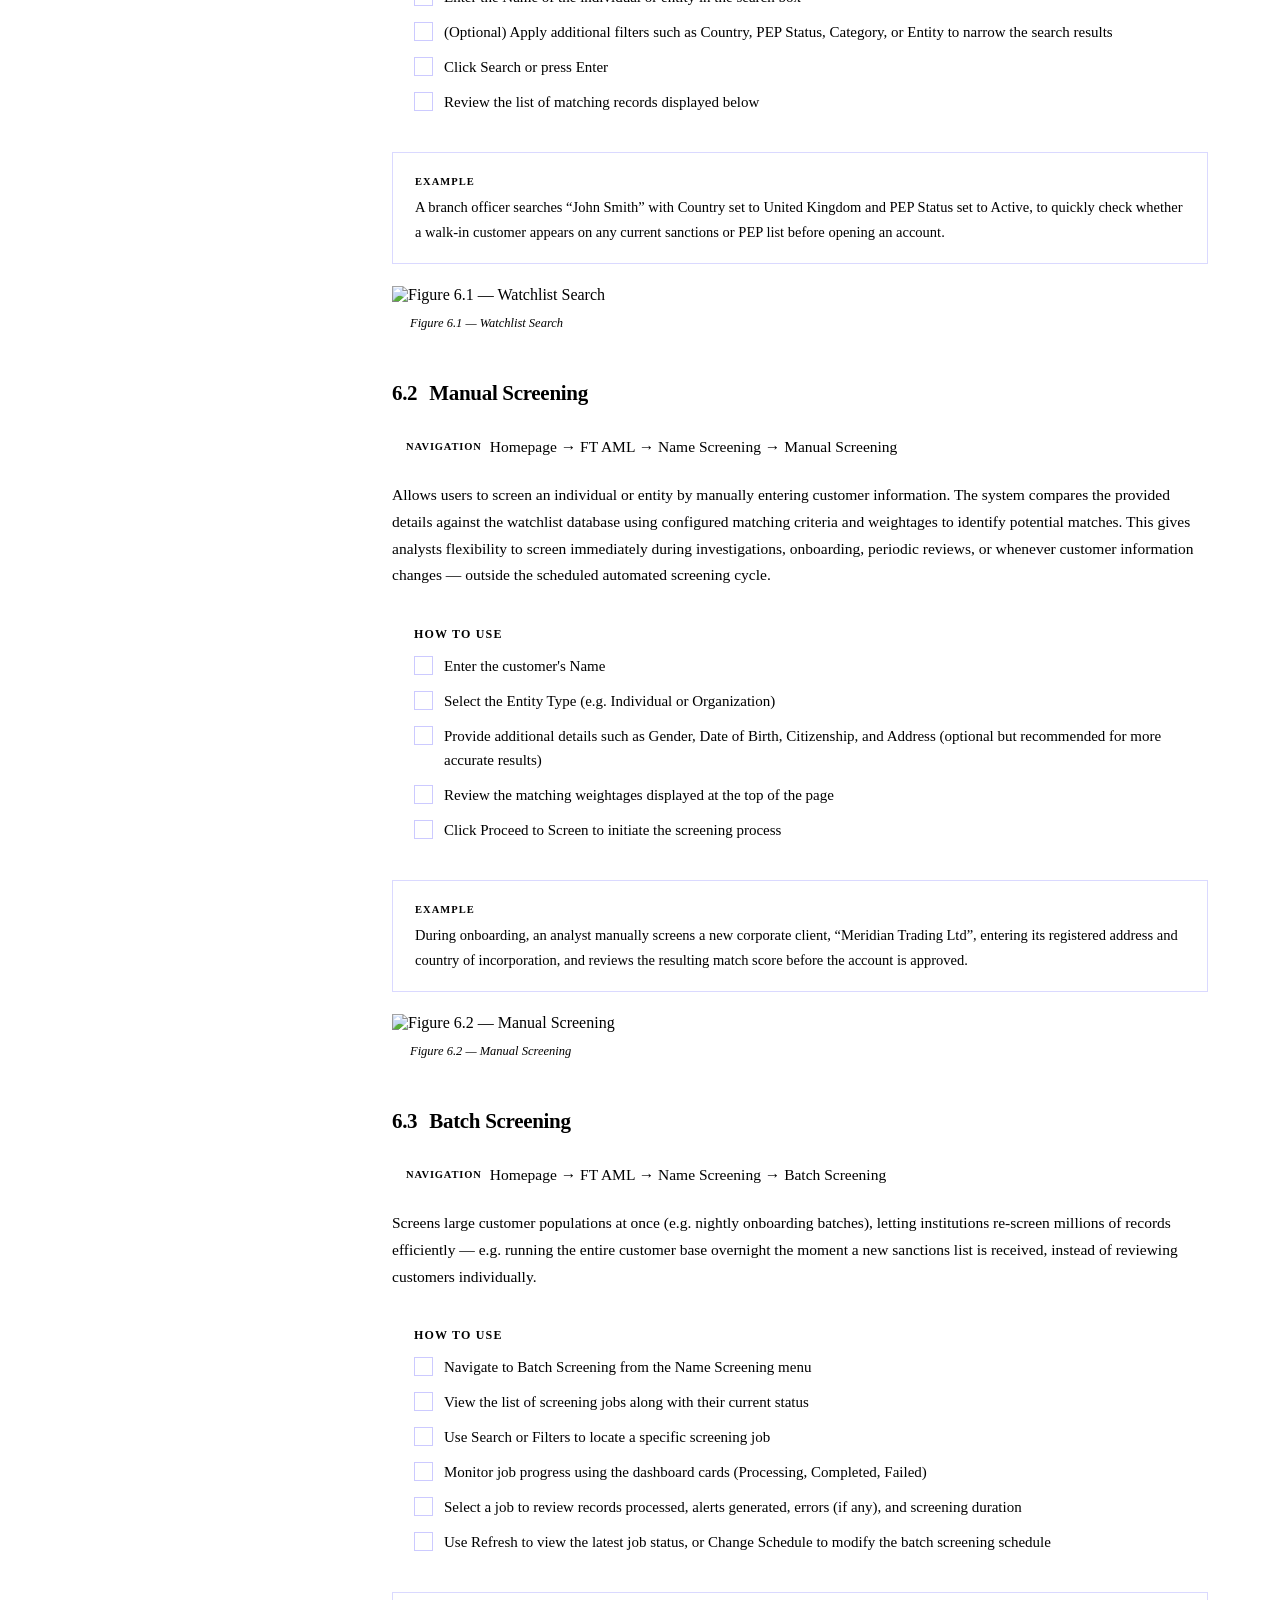
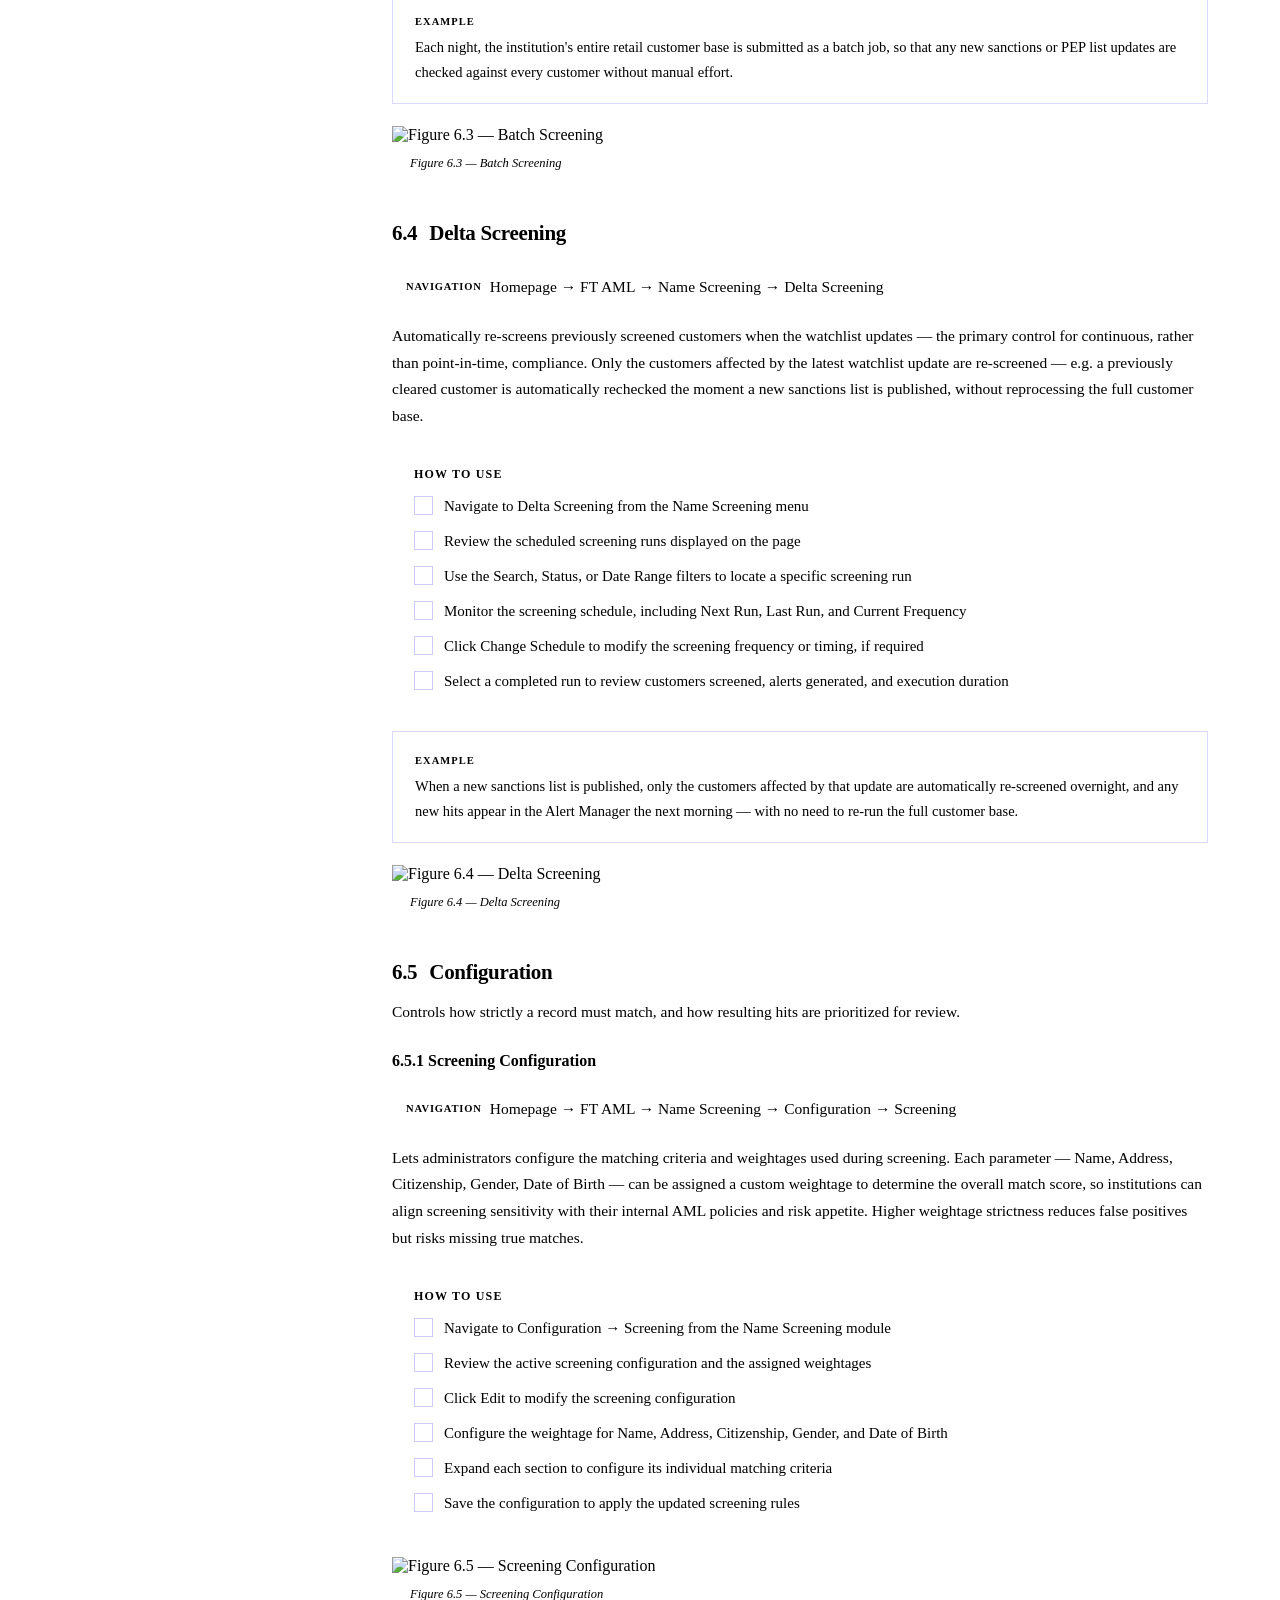
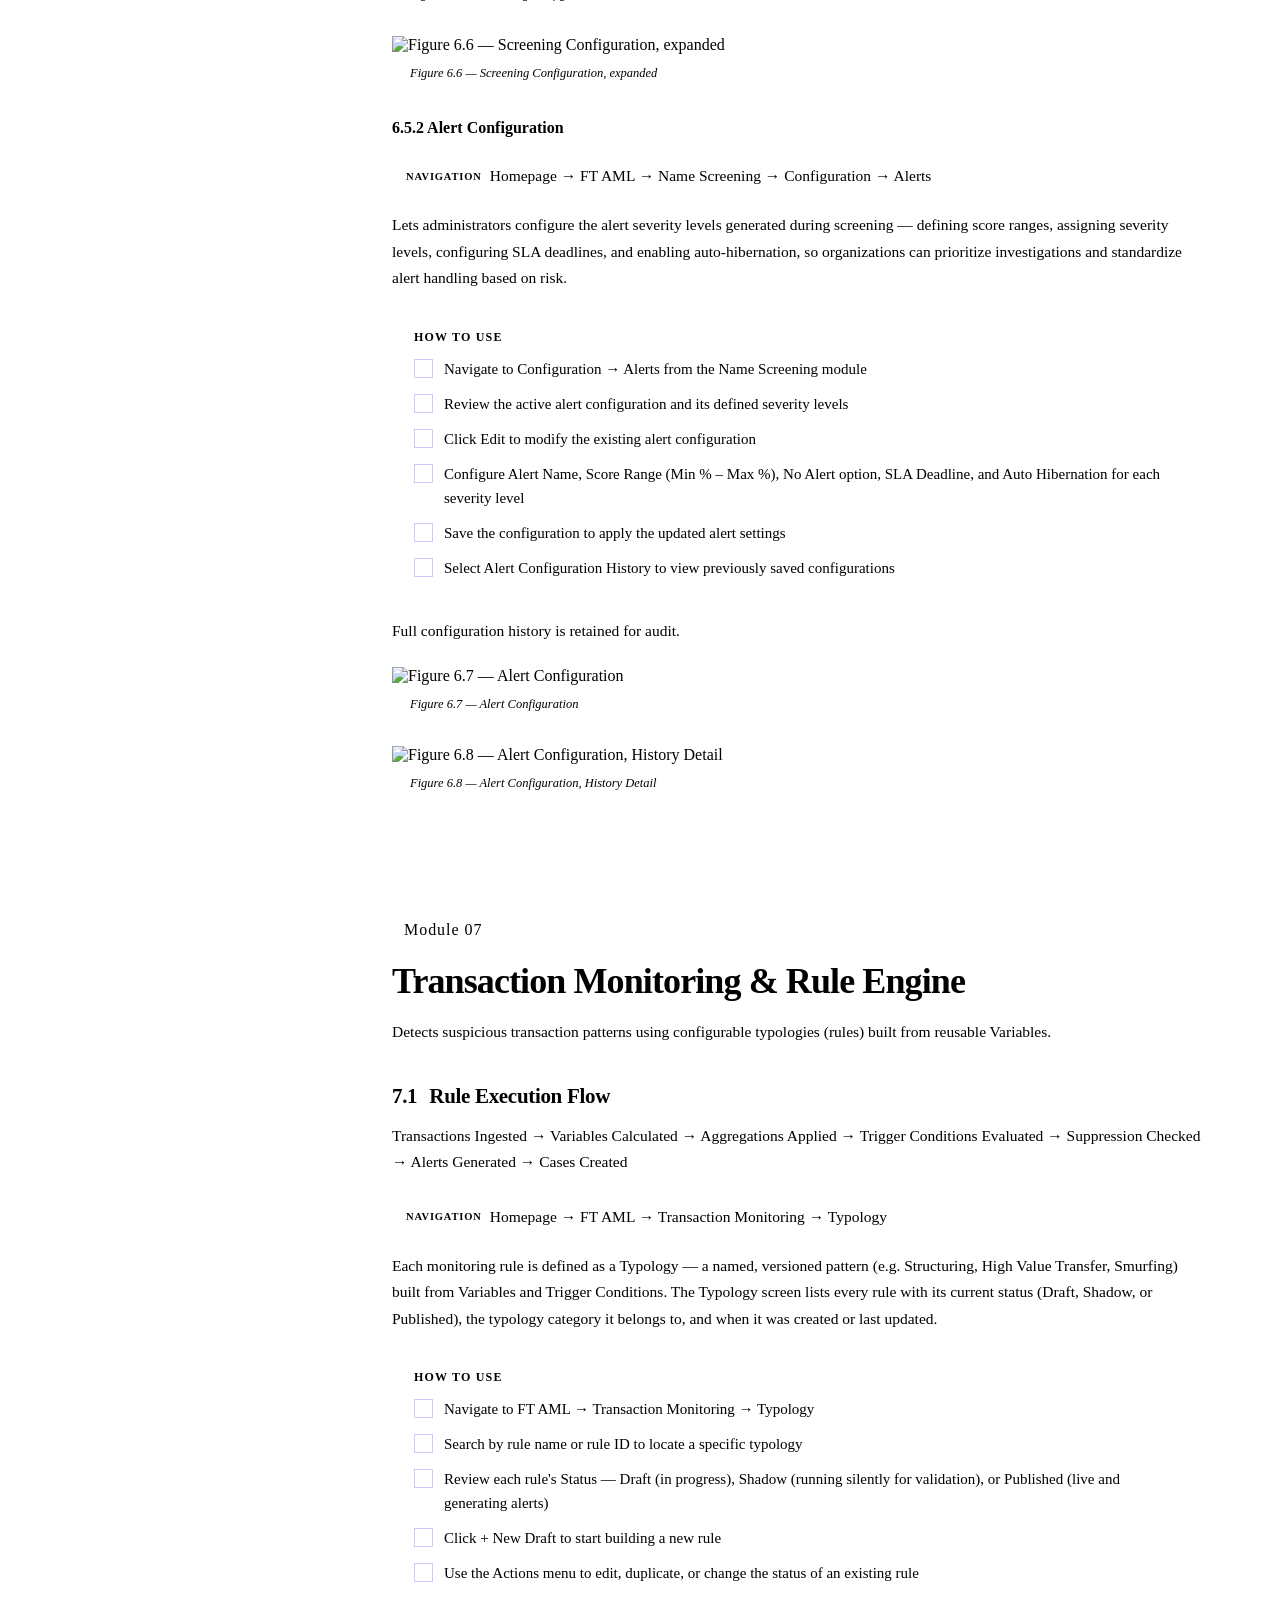
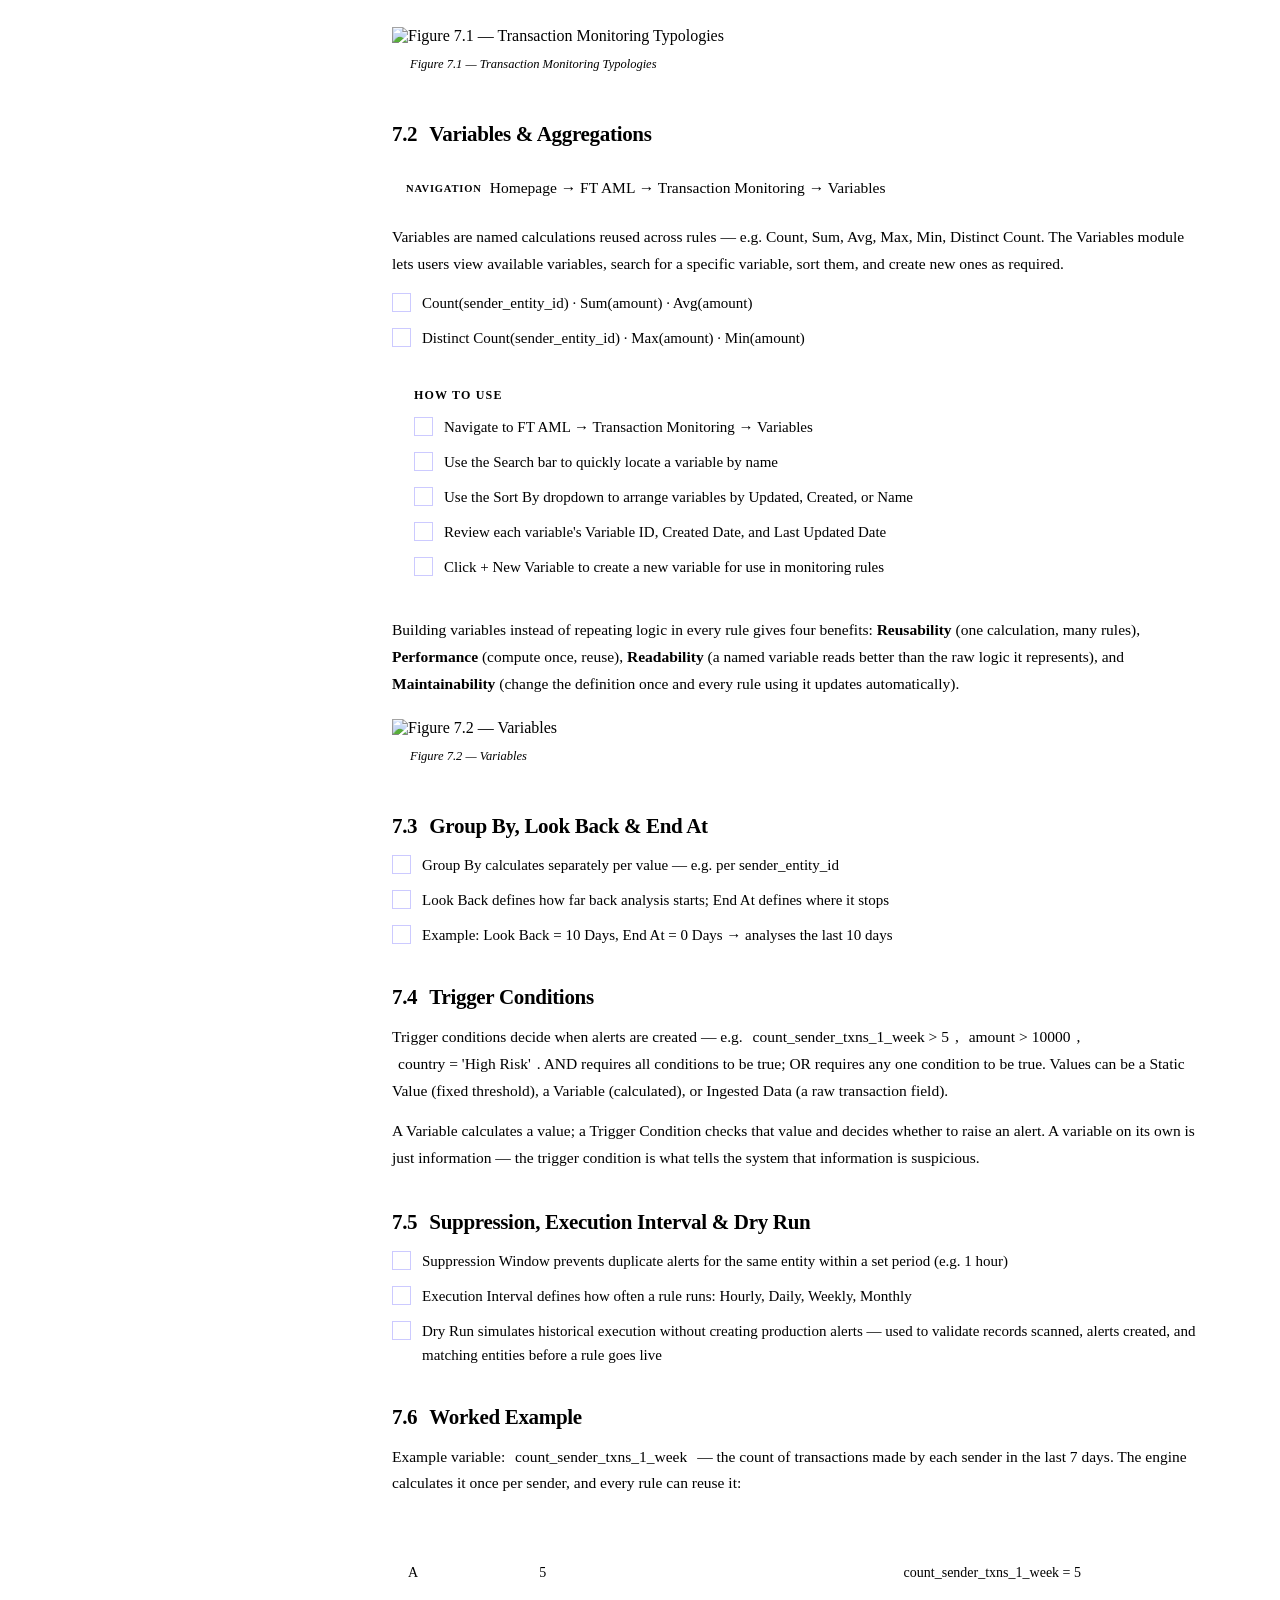
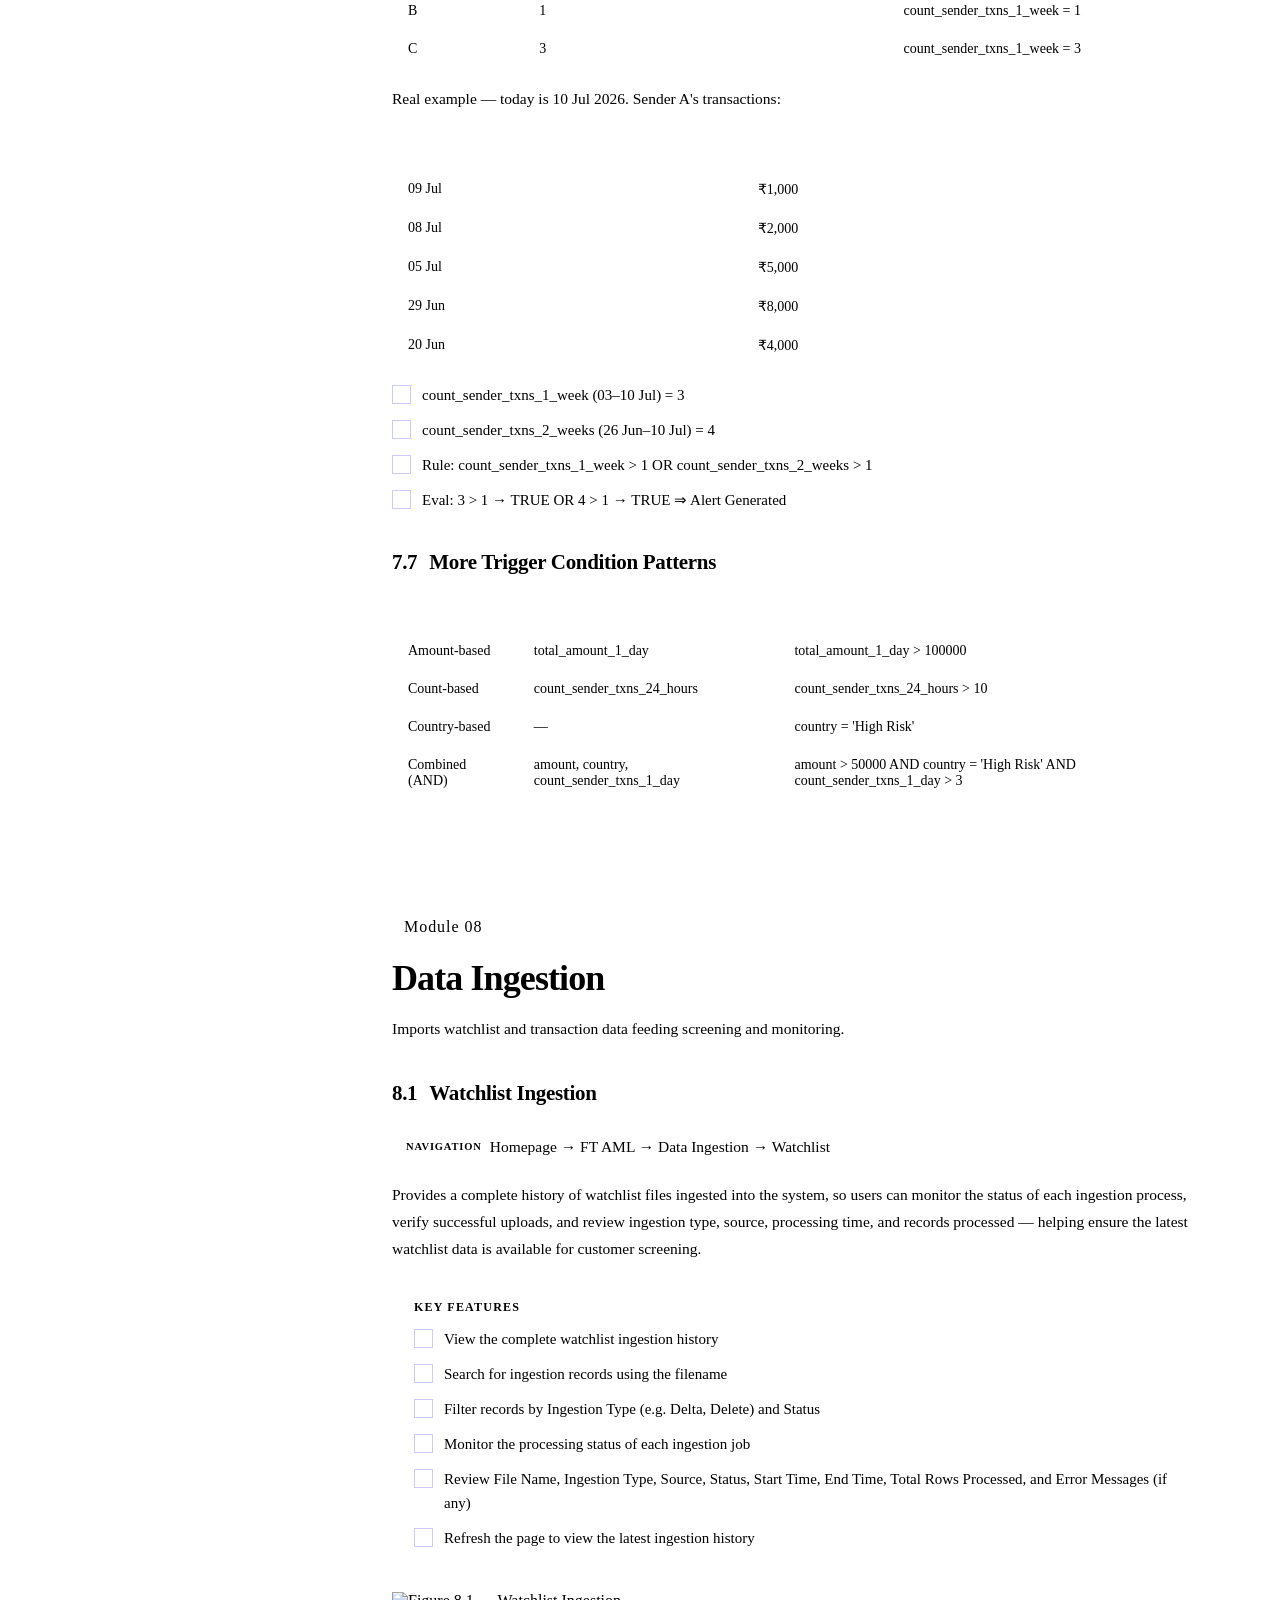
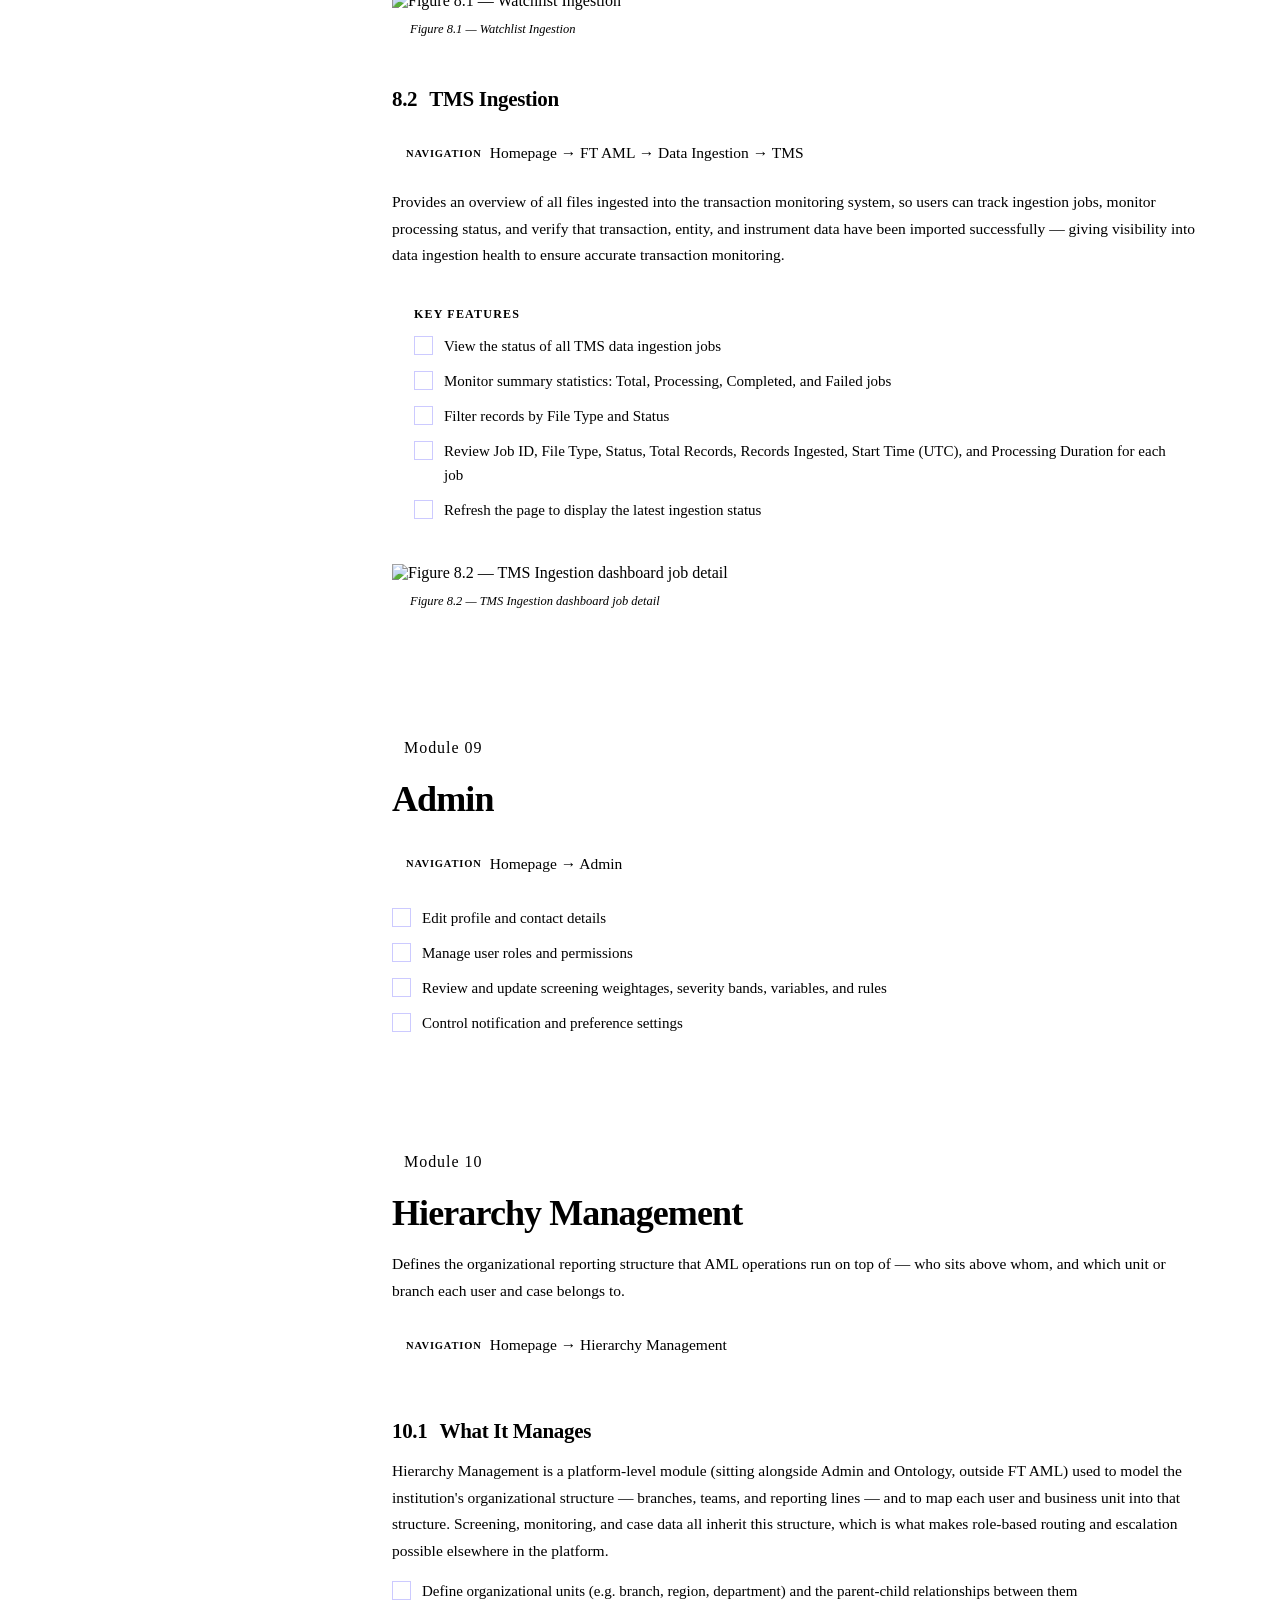
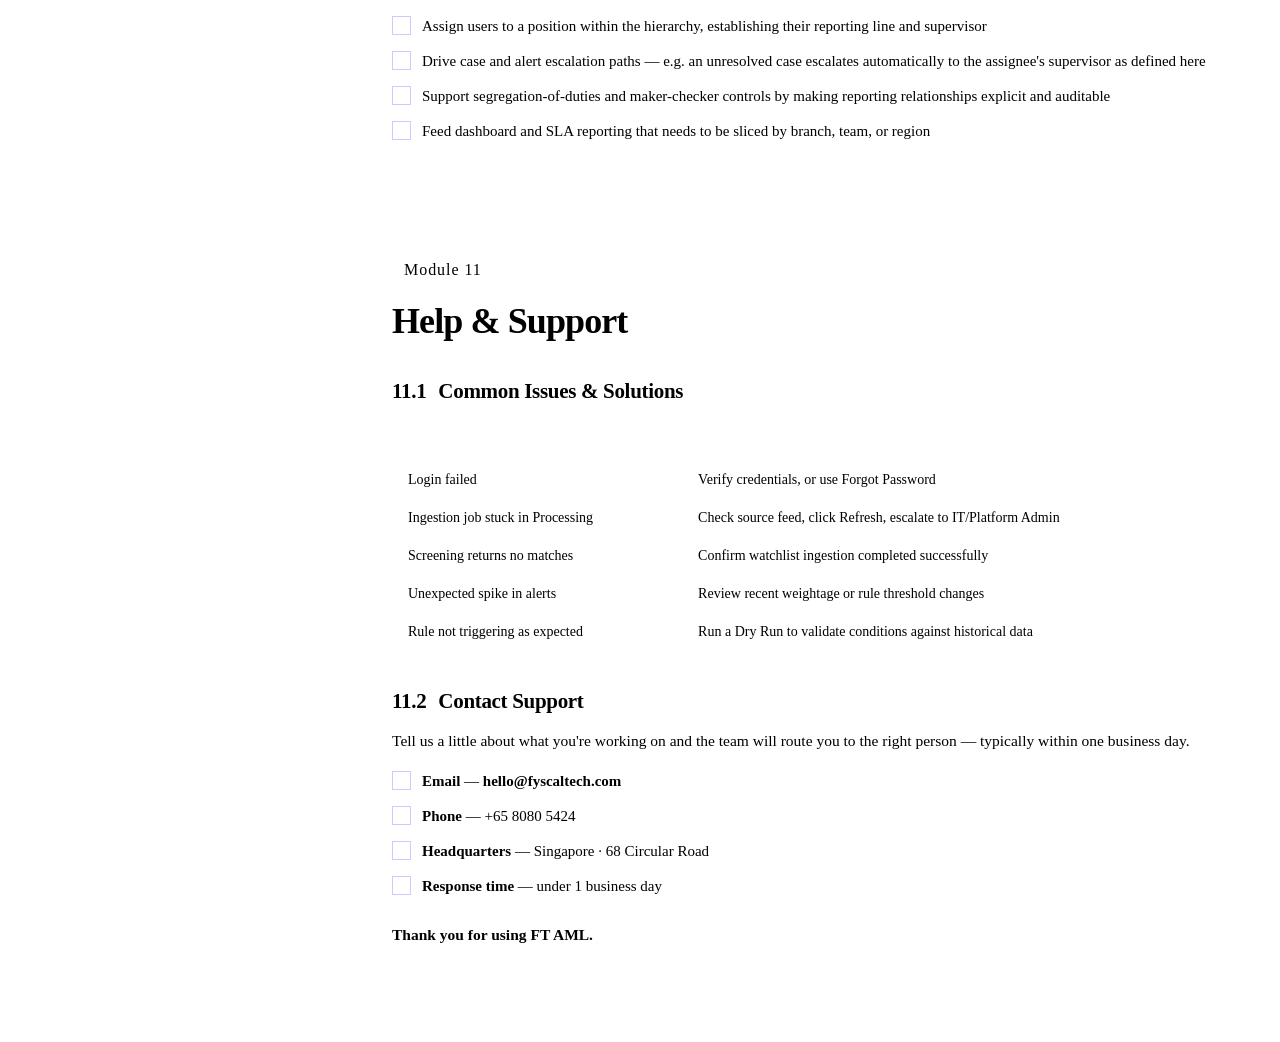
